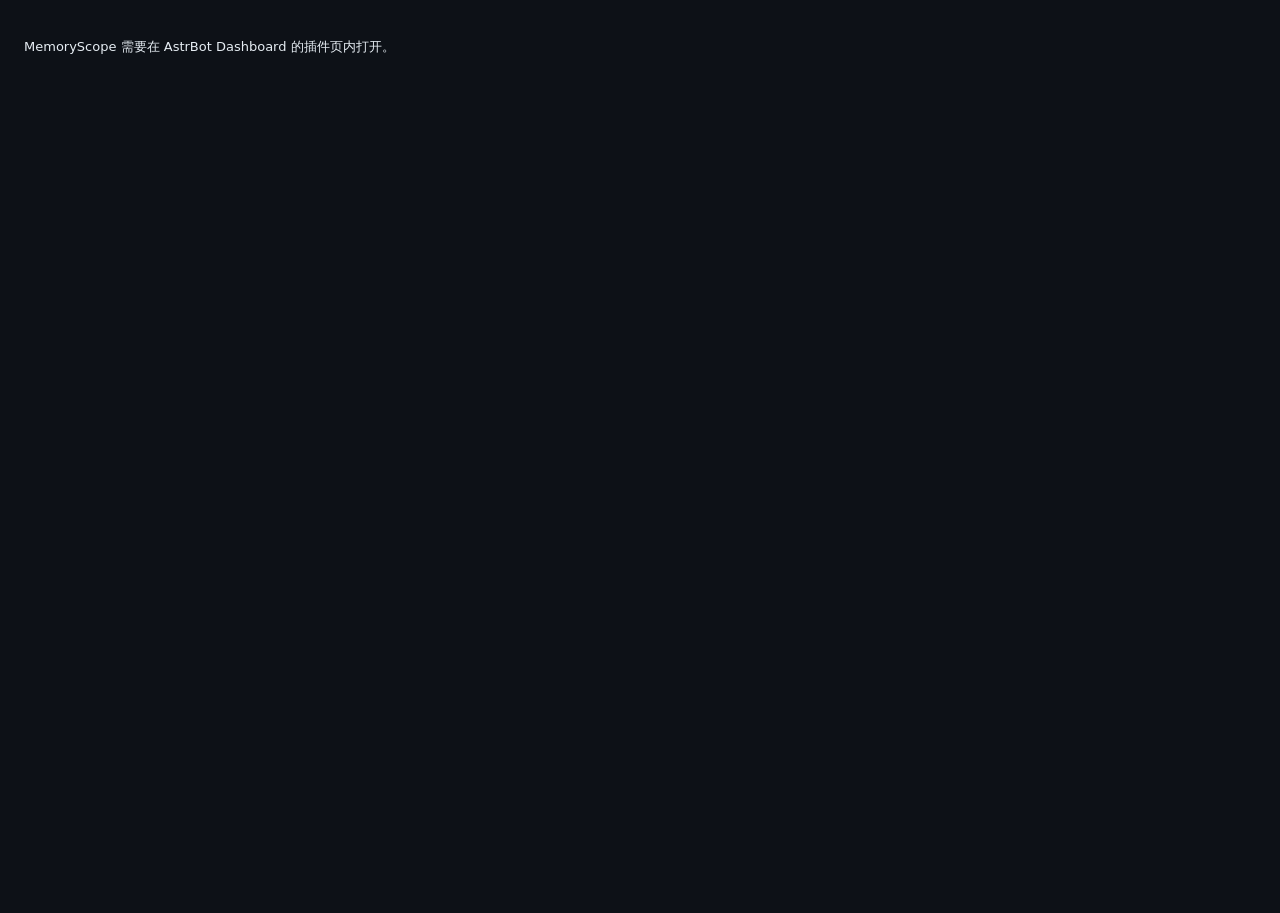
==== pages/memory/index.html @ 7ee163a6 "feat: MemoryScope 1.0.0 - 按插件维度的 AstrBot 内存分析 tracemalloc 反向归因 + 引用图保留量深度扫描（独占/共享）+ 进程 RSS/GC 指标；采样历" ====
<!doctype html>
<html lang="zh-CN" data-skin="dark">
  <head>
    <meta charset="utf-8" />
    <meta name="viewport" content="width=device-width, initial-scale=1" />
    <title>MemoryScope</title>
    <link rel="stylesheet" href="./style.css" />
  </head>
  <body>
    <div class="ms-app">
      <header class="ms-top">
        <div class="ms-brand">
          <span class="ms-mark" aria-hidden="true">
            <svg viewBox="0 0 24 24" fill="none" stroke="currentColor" stroke-width="1.7" stroke-linecap="round" stroke-linejoin="round" focusable="false">
              <rect x="4" y="7" width="16" height="10" rx="2" />
              <path d="M8 7V4M12 7V4M16 7V4M8 20v-3M12 20v-3M16 20v-3" />
              <path d="M8.5 11.5h2.2l1.1 3 1.2-4.6 1 1.6h1.5" />
            </svg>
          </span>
          <div class="ms-brand-text">
            <h1 id="page-title">MemoryScope 内存分析</h1>
            <p id="page-desc">按插件查看内存归因、保留量、增长趋势与告警</p>
          </div>
        </div>
        <div class="ms-top-actions">
          <div class="ms-field">
            <label id="auto-label" for="auto-select">自动刷新</label>
            <select id="auto-select" class="ms-input"></select>
          </div>
          <div class="ms-field">
            <label id="skin-label" for="skin-select">主题</label>
            <select id="skin-select" class="ms-input"></select>
          </div>
          <button id="btn-refresh" class="ms-btn ms-btn-primary" type="button">刷新</button>
          <button id="btn-deep" class="ms-btn" type="button">深度扫描</button>
        </div>
      </header>

      <div id="banner" class="ms-banner" hidden>
        <span class="ms-banner-ico" aria-hidden="true">!</span>
        <div class="ms-banner-body">
          <strong id="banner-title"></strong>
          <p id="banner-text"></p>
        </div>
        <div class="ms-banner-actions">
          <button id="btn-trace" class="ms-btn ms-btn-ghost" type="button"></button>
        </div>
      </div>

      <nav class="ms-tabs" role="tablist" aria-label="MemoryScope">
        <button class="ms-tab is-active" type="button" role="tab" data-tab="overview" aria-selected="true">
          <span class="ms-tab-ico" aria-hidden="true">◧</span><span data-i18n="tab.overview">总览</span>
        </button>
        <button class="ms-tab" type="button" role="tab" data-tab="plugins" aria-selected="false">
          <span class="ms-tab-ico" aria-hidden="true">▥</span><span data-i18n="tab.plugins">插件占用</span>
        </button>
        <button class="ms-tab" type="button" role="tab" data-tab="alerts" aria-selected="false">
          <span class="ms-tab-ico" aria-hidden="true">◈</span><span data-i18n="tab.alerts">告警</span><span id="alert-badge" class="ms-badge" hidden>0</span>
        </button>
        <button class="ms-tab" type="button" role="tab" data-tab="help" aria-selected="false">
          <span class="ms-tab-ico" aria-hidden="true">ℹ</span><span data-i18n="tab.help">指标说明</span>
        </button>
      </nav>

      <main class="ms-panels">
        <section class="ms-panel is-active" id="panel-overview" role="tabpanel">
          <div class="ms-cards" id="cards"></div>
          <div class="ms-grid2">
            <section class="ms-card ms-card-wide">
              <header class="ms-card-head">
                <h2 data-i18n="chart.top">占用最高的插件</h2>
                <div class="ms-card-tools">
                  <button id="btn-baseline-set" class="ms-btn ms-btn-ghost ms-btn-sm" type="button">设为基线</button>
                  <button id="btn-baseline-clear" class="ms-btn ms-btn-ghost ms-btn-sm" type="button">清除基线</button>
                  <button id="btn-gc" class="ms-btn ms-btn-ghost ms-btn-sm" type="button">强制 GC</button>
                </div>
              </header>
              <div id="top-chart" class="ms-chart"></div>
            </section>
            <section class="ms-card">
              <header class="ms-card-head">
                <h2 data-i18n="others.title">非插件部分</h2>
              </header>
              <p class="ms-hint" data-i18n="others.desc">无法归因到插件的分配，按来源归类。</p>
              <div id="others" class="ms-bars"></div>
            </section>
          </div>
        </section>

        <section class="ms-panel" id="panel-plugins" role="tabpanel">
          <div class="ms-toolbar">
            <input id="search" class="ms-input ms-search" type="search" placeholder="搜索插件名…" />
            <span id="deep-state" class="ms-chip"></span>
            <span id="plugin-count" class="ms-chip ms-chip-quiet"></span>
          </div>
          <p class="ms-hint" id="deep-hint" data-i18n="table.deepHint">独占/共享来自引用图深度扫描，需要手动点击「深度扫描」。</p>
          <div class="ms-table-wrap">
            <table class="ms-table" id="plugin-table">
              <thead><tr id="plugin-head"></tr></thead>
              <tbody id="plugin-body"></tbody>
            </table>
          </div>
        </section>

        <section class="ms-panel" id="panel-alerts" role="tabpanel">
          <div id="alerts" class="ms-list"></div>
        </section>

        <section class="ms-panel" id="panel-help" role="tabpanel">
          <section class="ms-card">
            <header class="ms-card-head"><h2 data-i18n="help.title">各列含义与局限</h2></header>
            <dl class="ms-help" id="help-list"></dl>
          </section>
        </section>
      </main>
    </div>

    <div id="drawer" class="ms-drawer" hidden>
      <div class="ms-drawer-scrim" data-close="1"></div>
      <aside class="ms-drawer-body" role="dialog" aria-modal="true" aria-labelledby="drawer-title">
        <header class="ms-drawer-head">
          <h2 id="drawer-title">插件详情</h2>
          <button id="drawer-close" class="ms-btn ms-btn-ghost ms-btn-sm" type="button">关闭</button>
        </header>
        <div id="drawer-content" class="ms-drawer-content"></div>
      </aside>
    </div>

    <div id="toast" class="ms-toast" hidden></div>
    <script type="module" src="./app.js"></script>
  </body>
</html>
---- pages/memory/style.css ----
/* MemoryScope dashboard page (v1.0.0) */

*,*::before,*::after{box-sizing:border-box;}
html,body{height:100%;margin:0;}

html{
  --radius:8px;
  --radius-sm:5px;
  --font-ui:"Inter","Segoe UI",-apple-system,BlinkMacSystemFont,"Microsoft YaHei",sans-serif;
  --font-mono:"JetBrains Mono","SFMono-Regular",Consolas,"Liberation Mono",Menlo,monospace;
  --fs:13px;
  --fs-sm:12px;
  --gap:14px;
  --ctl-h:30px;
  --shadow:0 1px 2px rgba(0,0,0,.2);
}

html[data-skin="dark"]{
  --bg:#0d1117;--surface:#161b22;--surface-2:#11161d;--surface-3:#1c2430;
  --border:#30363d;--border-strong:#3d444d;
  --text:#e6edf3;--muted:#8b949e;
  --accent:#3f8cff;--accent-text:#ffffff;
  --ok:#3fb950;--warn:#d29922;--err:#f85149;--info:#58a6ff;
  --track:#22282f;
}
html[data-skin="light"]{
  --bg:#f4f6fa;--surface:#ffffff;--surface-2:#f8fafc;--surface-3:#eef2f7;
  --border:#e2e8f0;--border-strong:#cbd5e1;
  --text:#0f172a;--muted:#64748b;
  --accent:#2563eb;--accent-text:#ffffff;
  --ok:#16a34a;--warn:#b45309;--err:#dc2626;--info:#0284c7;
  --track:#e6ebf2;
  --shadow:0 1px 2px rgba(15,23,42,.08);
}

body{
  background:var(--bg);color:var(--text);
  font-family:var(--font-ui);font-size:var(--fs);line-height:1.55;
  -webkit-font-smoothing:antialiased;
}

.ms-app{display:flex;flex-direction:column;gap:var(--gap);padding:16px;min-width:0;}

/* ---------- header ---------- */
.ms-top{display:flex;align-items:center;justify-content:space-between;gap:var(--gap);flex-wrap:wrap;min-width:0;}
.ms-brand{display:flex;align-items:center;gap:10px;min-width:0;}
.ms-mark{display:grid;place-items:center;width:34px;height:34px;flex:none;border-radius:var(--radius);
  background:var(--surface);border:1px solid var(--border);color:var(--accent);}
.ms-mark svg{width:20px;height:20px;}
.ms-brand-text{min-width:0;}
.ms-brand-text h1{margin:0;font-size:15px;font-weight:650;letter-spacing:.01em;}
.ms-brand-text p{margin:1px 0 0;font-size:var(--fs-sm);color:var(--muted);
  overflow:hidden;text-overflow:ellipsis;white-space:nowrap;}
.ms-top-actions{display:flex;align-items:flex-end;gap:8px;flex-wrap:wrap;min-width:0;}

.ms-field{display:flex;flex-direction:column;gap:2px;min-width:0;}
.ms-field label{font-size:11px;color:var(--muted);}

.ms-input{
  height:var(--ctl-h);padding:0 8px;min-width:0;
  background:var(--surface-2);color:var(--text);
  border:1px solid var(--border);border-radius:var(--radius-sm);
  font-family:inherit;font-size:var(--fs-sm);
}
.ms-input:focus-visible{outline:2px solid var(--accent);outline-offset:1px;}
.ms-search{flex:1 1 220px;max-width:340px;}

.ms-btn{
  height:var(--ctl-h);padding:0 12px;flex:none;
  display:inline-flex;align-items:center;gap:6px;
  background:var(--surface);color:var(--text);
  border:1px solid var(--border);border-radius:var(--radius-sm);
  font-family:inherit;font-size:var(--fs-sm);cursor:pointer;
  box-shadow:var(--shadow);
}
.ms-btn:hover{border-color:var(--border-strong);}
.ms-btn:disabled{opacity:.55;cursor:progress;}
.ms-btn-primary{background:var(--accent);border-color:var(--accent);color:var(--accent-text);}
.ms-btn-ghost{background:transparent;box-shadow:none;}
.ms-btn-sm{height:24px;padding:0 8px;font-size:11px;}
.ms-btn:focus-visible{outline:2px solid var(--accent);outline-offset:1px;}

/* ---------- banner ---------- */
.ms-banner{
  display:flex;align-items:center;gap:10px;min-width:0;
  padding:10px 12px;border-radius:var(--radius);
  border:1px solid var(--warn);background:color-mix(in srgb,var(--warn) 12%,var(--surface));
}
.ms-banner[data-level="ok"]{border-color:var(--border);background:var(--surface);}
.ms-banner[data-level="err"]{border-color:var(--err);background:color-mix(in srgb,var(--err) 12%,var(--surface));}
.ms-banner-ico{display:grid;place-items:center;width:22px;height:22px;flex:none;border-radius:50%;
  background:var(--warn);color:#101010;font-weight:700;font-size:13px;}
.ms-banner[data-level="ok"] .ms-banner-ico{background:var(--ok);}
.ms-banner[data-level="err"] .ms-banner-ico{background:var(--err);color:#fff;}
.ms-banner-body{min-width:0;flex:1 1 auto;}
.ms-banner-body strong{display:block;font-size:var(--fs-sm);}
.ms-banner-body p{margin:1px 0 0;font-size:var(--fs-sm);color:var(--muted);}
.ms-banner-actions{flex:none;}

/* ---------- tabs ---------- */
.ms-tabs{display:flex;gap:4px;flex-wrap:wrap;border-bottom:1px solid var(--border);min-width:0;}
.ms-tab{
  display:inline-flex;align-items:center;gap:6px;
  padding:7px 12px;margin-bottom:-1px;
  background:transparent;color:var(--muted);
  border:1px solid transparent;border-bottom-color:transparent;
  border-radius:var(--radius-sm) var(--radius-sm) 0 0;
  font-family:inherit;font-size:var(--fs-sm);cursor:pointer;
}
.ms-tab:hover{color:var(--text);}
.ms-tab.is-active{color:var(--text);background:var(--surface);border-color:var(--border);border-bottom-color:var(--surface);}
.ms-tab-ico{opacity:.7;}
.ms-badge{padding:0 5px;border-radius:8px;background:var(--err);color:#fff;font-size:10px;line-height:15px;}

.ms-panels{min-width:0;}
.ms-panel{display:none;flex-direction:column;gap:var(--gap);min-width:0;}
.ms-panel.is-active{display:flex;}

/* ---------- cards ---------- */
.ms-cards{display:grid;grid-template-columns:repeat(auto-fit,minmax(230px,1fr));gap:var(--gap);min-width:0;}
.ms-card{
  background:var(--surface);border:1px solid var(--border);border-radius:var(--radius);
  padding:12px;min-width:0;box-shadow:var(--shadow);
}
.ms-card-head{display:flex;align-items:center;justify-content:space-between;gap:8px;margin-bottom:8px;min-width:0;}
.ms-card-head h2{margin:0;font-size:var(--fs-sm);font-weight:650;color:var(--muted);
  text-transform:uppercase;letter-spacing:.05em;overflow:hidden;text-overflow:ellipsis;white-space:nowrap;}
.ms-card-tools{display:flex;gap:6px;flex:none;flex-wrap:wrap;}
.ms-card-lead{font-family:var(--font-mono);font-size:20px;font-weight:600;line-height:1.2;}
.ms-card-sub{font-size:var(--fs-sm);color:var(--muted);}
.ms-kv{display:grid;grid-template-columns:auto 1fr;gap:2px 10px;margin-top:8px;min-width:0;}
.ms-kv dt{color:var(--muted);font-size:var(--fs-sm);white-space:nowrap;}
.ms-kv dd{margin:0;font-family:var(--font-mono);font-size:var(--fs-sm);text-align:right;
  overflow:hidden;text-overflow:ellipsis;white-space:nowrap;min-width:0;}

.ms-grid2{display:grid;grid-template-columns:minmax(0,2fr) minmax(0,1fr);gap:var(--gap);min-width:0;}
@media (max-width:900px){.ms-grid2{grid-template-columns:minmax(0,1fr);}}
.ms-card-wide{min-width:0;}
.ms-hint{margin:0 0 8px;font-size:var(--fs-sm);color:var(--muted);}

/* ---------- charts ---------- */
.ms-chart{min-width:0;}
.ms-chart svg{display:block;width:100%;height:auto;}
.ms-bars{display:flex;flex-direction:column;gap:6px;min-width:0;}
.ms-bar-row{display:grid;grid-template-columns:minmax(0,1fr) auto;gap:6px 10px;align-items:center;min-width:0;}
.ms-bar-label{font-size:var(--fs-sm);overflow:hidden;text-overflow:ellipsis;white-space:nowrap;min-width:0;}
.ms-bar-value{font-family:var(--font-mono);font-size:var(--fs-sm);color:var(--muted);flex:none;}
.ms-bar-track{grid-column:1 / -1;height:6px;border-radius:3px;background:var(--track);overflow:hidden;}
.ms-bar-fill{display:block;height:100%;border-radius:3px;background:var(--accent);}

.ms-spark{display:block;width:96px;height:20px;}
.ms-spark path{fill:none;stroke:var(--info);stroke-width:1.5;}

/* ---------- table ---------- */
.ms-toolbar{display:flex;align-items:center;gap:8px;flex-wrap:wrap;min-width:0;}
.ms-chip{
  padding:2px 8px;border-radius:10px;font-size:11px;
  background:var(--surface-3);color:var(--muted);border:1px solid var(--border);
  overflow:hidden;text-overflow:ellipsis;white-space:nowrap;max-width:100%;
}
.ms-chip-quiet{background:transparent;}
.ms-chip[data-level="warn"]{border-color:var(--warn);color:var(--warn);}
.ms-chip[data-level="ok"]{border-color:var(--ok);color:var(--ok);}

.ms-table-wrap{overflow-x:auto;border:1px solid var(--border);border-radius:var(--radius);background:var(--surface);}
.ms-table{width:100%;border-collapse:collapse;font-size:var(--fs-sm);}
.ms-table th,.ms-table td{padding:6px 10px;text-align:right;white-space:nowrap;
  border-bottom:1px solid var(--border);}
.ms-table th{
  position:sticky;top:0;z-index:1;
  background:var(--surface-2);color:var(--muted);font-weight:600;
  cursor:pointer;user-select:none;
}
.ms-table th:hover{color:var(--text);}
.ms-table th[data-sort="name"],.ms-table td.ms-cell-name{text-align:left;}
.ms-table th.is-sorted::after{content:" \25be";}
.ms-table th.is-sorted[data-dir="asc"]::after{content:" \25b4";}
.ms-table tbody tr{cursor:pointer;}
.ms-table tbody tr:hover{background:var(--surface-2);}
.ms-table tbody tr:last-child td{border-bottom:none;}
.ms-cell-name{max-width:280px;min-width:0;}
.ms-name{display:flex;align-items:center;gap:6px;min-width:0;}
.ms-name-text{overflow:hidden;text-overflow:ellipsis;white-space:nowrap;min-width:0;}
.ms-name-id{display:block;font-size:10px;color:var(--muted);
  overflow:hidden;text-overflow:ellipsis;white-space:nowrap;}
.ms-tag{flex:none;padding:0 5px;border-radius:8px;font-size:10px;line-height:15px;
  background:var(--surface-3);color:var(--muted);border:1px solid var(--border);}
.ms-num{font-family:var(--font-mono);}
.ms-up{color:var(--err);}
.ms-down{color:var(--ok);}
.ms-quiet{color:var(--muted);}
.ms-empty{padding:18px;text-align:center;color:var(--muted);font-size:var(--fs-sm);}

/* ---------- alerts / help ---------- */
.ms-list{display:flex;flex-direction:column;gap:8px;min-width:0;}
.ms-alert{display:grid;grid-template-columns:auto minmax(0,1fr);gap:2px 10px;
  padding:10px 12px;background:var(--surface);border:1px solid var(--border);
  border-left:3px solid var(--warn);border-radius:var(--radius);min-width:0;}
.ms-alert[data-kind="growth"]{border-left-color:var(--err);}
.ms-alert-time{font-family:var(--font-mono);font-size:11px;color:var(--muted);white-space:nowrap;}
.ms-alert-msg{font-size:var(--fs-sm);min-width:0;overflow-wrap:anywhere;}

.ms-help{margin:0;display:flex;flex-direction:column;gap:10px;}
.ms-help dt{font-weight:650;font-size:var(--fs-sm);}
.ms-help dd{margin:2px 0 0;color:var(--muted);font-size:var(--fs-sm);overflow-wrap:anywhere;}

/* ---------- drawer ---------- */
.ms-drawer{position:fixed;inset:0;z-index:40;display:flex;justify-content:flex-end;}
.ms-drawer-scrim{position:absolute;inset:0;background:rgba(4,7,12,.55);}
.ms-drawer-body{
  position:relative;display:flex;flex-direction:column;
  width:min(560px,100%);height:100%;
  background:var(--bg);border-left:1px solid var(--border);
  box-shadow:-8px 0 24px rgba(0,0,0,.3);
}
.ms-drawer-head{display:flex;align-items:center;justify-content:space-between;gap:8px;
  padding:12px 14px;border-bottom:1px solid var(--border);min-width:0;}
.ms-drawer-head h2{margin:0;font-size:var(--fs);font-weight:650;
  overflow:hidden;text-overflow:ellipsis;white-space:nowrap;min-width:0;}
.ms-drawer-content{padding:14px;overflow-y:auto;display:flex;flex-direction:column;gap:var(--gap);min-width:0;}
.ms-mono-list{display:flex;flex-direction:column;gap:3px;min-width:0;}
.ms-mono-row{display:grid;grid-template-columns:minmax(0,1fr) auto auto;gap:10px;align-items:baseline;
  font-family:var(--font-mono);font-size:11px;min-width:0;}
.ms-mono-row span:first-child{overflow-wrap:anywhere;}
.ms-mono-row span+span{color:var(--muted);white-space:nowrap;}

/* ---------- toast ---------- */
.ms-toast{
  position:fixed;left:50%;bottom:22px;transform:translateX(-50%);z-index:60;
  max-width:min(520px,92vw);padding:8px 14px;
  background:var(--surface);color:var(--text);
  border:1px solid var(--border-strong);border-radius:20px;
  font-size:var(--fs-sm);box-shadow:0 6px 20px rgba(0,0,0,.3);
  overflow-wrap:anywhere;
}
.ms-toast[data-kind="error"]{border-color:var(--err);color:var(--err);}
.ms-toast[data-kind="ok"]{border-color:var(--ok);}
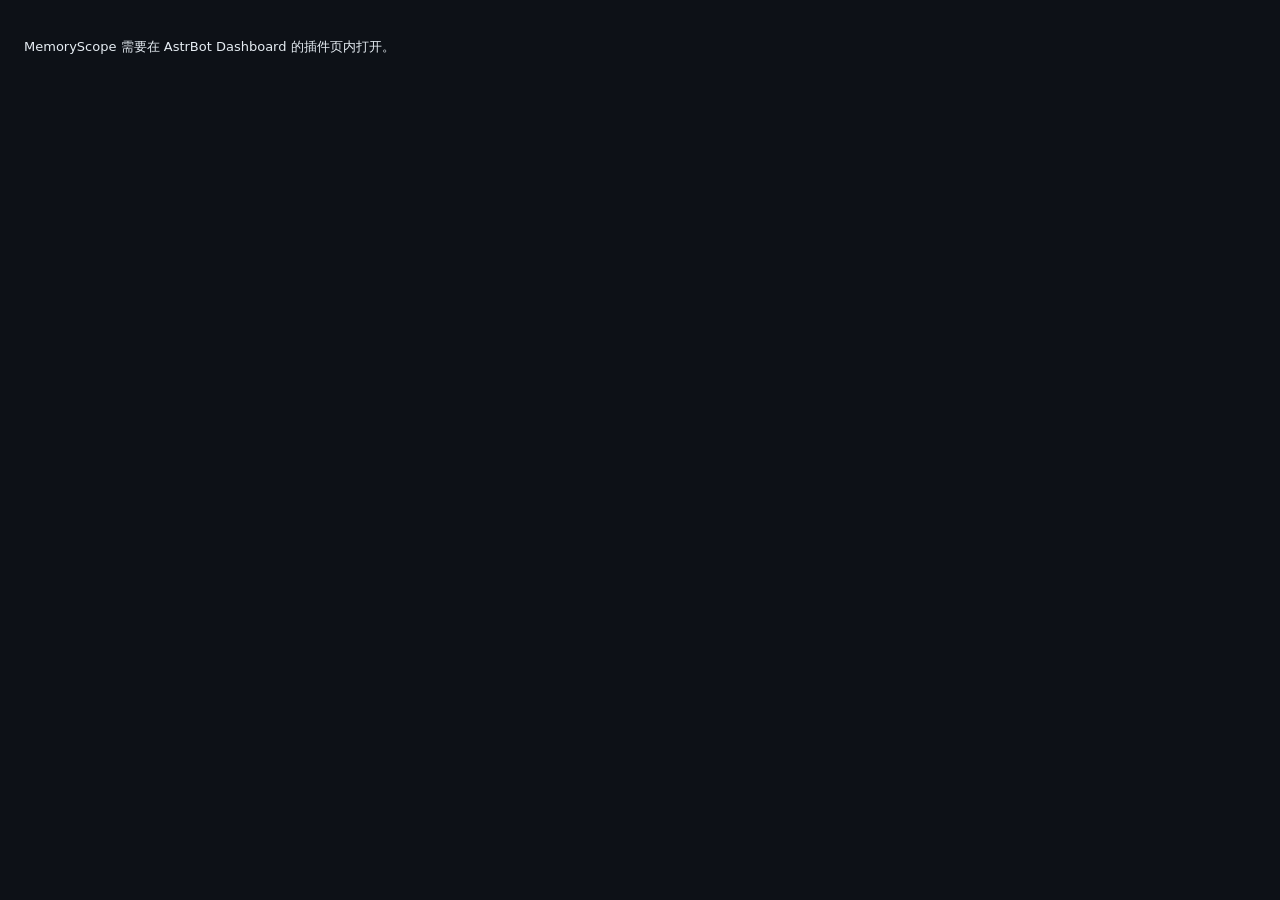
==== commit f8c19665: "feat: 2.0.0 - replace tracemalloc with lightweight memory probes" ====
--- a/pages/memory/index.html
+++ b/pages/memory/index.html
@@ -18,8 +18,8 @@
             </svg>
           </span>
           <div class="ms-brand-text">
-            <h1 id="page-title">MemoryScope 内存分析</h1>
-            <p id="page-desc">按插件查看内存归因、保留量、增长趋势与告警</p>
+            <h1 id="page-title">MemoryScope 内存观察</h1>
+            <p id="page-desc">用轻量探针观察进程、插件导入成本与运行时对象</p>
           </div>
         </div>
         <div class="ms-top-actions">
@@ -31,28 +31,34 @@
             <label id="skin-label" for="skin-select">主题</label>
             <select id="skin-select" class="ms-input"></select>
           </div>
-          <button id="btn-refresh" class="ms-btn ms-btn-primary" type="button">刷新</button>
-          <button id="btn-deep" class="ms-btn" type="button">深度扫描</button>
+          <button id="btn-refresh" class="ms-btn ms-btn-primary" type="button" data-i18n="action.refresh">刷新</button>
+          <button id="btn-deep" class="ms-btn" type="button" data-i18n="action.deep">引用图扫描</button>
         </div>
       </header>
 
-      <div id="banner" class="ms-banner" hidden>
+      <section id="banner" class="ms-banner" hidden>
         <span class="ms-banner-ico" aria-hidden="true">!</span>
         <div class="ms-banner-body">
           <strong id="banner-title"></strong>
           <p id="banner-text"></p>
         </div>
-        <div class="ms-banner-actions">
-          <button id="btn-trace" class="ms-btn ms-btn-ghost" type="button"></button>
-        </div>
-      </div>
+      </section>
 
       <nav class="ms-tabs" role="tablist" aria-label="MemoryScope">
         <button class="ms-tab is-active" type="button" role="tab" data-tab="overview" aria-selected="true">
           <span class="ms-tab-ico" aria-hidden="true">◧</span><span data-i18n="tab.overview">总览</span>
         </button>
         <button class="ms-tab" type="button" role="tab" data-tab="plugins" aria-selected="false">
-          <span class="ms-tab-ico" aria-hidden="true">▥</span><span data-i18n="tab.plugins">插件占用</span>
+          <span class="ms-tab-ico" aria-hidden="true">▥</span><span data-i18n="tab.plugins">插件</span>
+        </button>
+        <button class="ms-tab" type="button" role="tab" data-tab="imports" aria-selected="false">
+          <span class="ms-tab-ico" aria-hidden="true">↗</span><span data-i18n="tab.imports">导入成本</span>
+        </button>
+        <button class="ms-tab" type="button" role="tab" data-tab="audit" aria-selected="false">
+          <span class="ms-tab-ico" aria-hidden="true">⌕</span><span data-i18n="tab.audit">依赖审计</span>
+        </button>
+        <button class="ms-tab" type="button" role="tab" data-tab="census" aria-selected="false">
+          <span class="ms-tab-ico" aria-hidden="true">◌</span><span data-i18n="tab.census">对象普查</span>
         </button>
         <button class="ms-tab" type="button" role="tab" data-tab="alerts" aria-selected="false">
           <span class="ms-tab-ico" aria-hidden="true">◈</span><span data-i18n="tab.alerts">告警</span><span id="alert-badge" class="ms-badge" hidden>0</span>
@@ -68,21 +74,37 @@
           <div class="ms-grid2">
             <section class="ms-card ms-card-wide">
               <header class="ms-card-head">
-                <h2 data-i18n="chart.top">占用最高的插件</h2>
+                <div>
+                  <h2 data-i18n="chart.rssTitle">进程 RSS 趋势</h2>
+                  <p class="ms-card-caption" id="rss-caption"></p>
+                </div>
                 <div class="ms-card-tools">
-                  <button id="btn-baseline-set" class="ms-btn ms-btn-ghost ms-btn-sm" type="button">设为基线</button>
-                  <button id="btn-baseline-clear" class="ms-btn ms-btn-ghost ms-btn-sm" type="button">清除基线</button>
-                  <button id="btn-gc" class="ms-btn ms-btn-ghost ms-btn-sm" type="button">强制 GC</button>
+                  <button id="btn-baseline-set" class="ms-btn ms-btn-ghost ms-btn-sm" type="button" data-i18n="action.baselineSet">设为基线</button>
+                  <button id="btn-baseline-clear" class="ms-btn ms-btn-ghost ms-btn-sm" type="button" data-i18n="action.baselineClear">清除基线</button>
+                  <button id="btn-gc" class="ms-btn ms-btn-ghost ms-btn-sm" type="button" data-i18n="action.gc">手动 GC</button>
                 </div>
               </header>
-              <div id="top-chart" class="ms-chart"></div>
+              <div id="rss-chart" class="ms-chart"></div>
             </section>
             <section class="ms-card">
               <header class="ms-card-head">
-                <h2 data-i18n="others.title">非插件部分</h2>
+                <div>
+                  <h2 data-i18n="chart.topTitle">当前重点插件</h2>
+                  <p class="ms-card-caption" id="top-caption"></p>
+                </div>
               </header>
-              <p class="ms-hint" data-i18n="others.desc">无法归因到插件的分配，按来源归类。</p>
-              <div id="others" class="ms-bars"></div>
+              <div id="top-bars" class="ms-bars"></div>
+            </section>
+          </div>
+          <div class="ms-grid2">
+            <section class="ms-card">
+              <header class="ms-card-head"><h2 data-i18n="breakdown.title">对象普查来源</h2></header>
+              <p class="ms-hint" id="breakdown-hint"></p>
+              <div id="breakdown-bars" class="ms-bars"></div>
+            </section>
+            <section class="ms-card">
+              <header class="ms-card-head"><h2 data-i18n="probe.title">探针状态</h2></header>
+              <div id="probe-status" class="ms-status-list"></div>
             </section>
           </div>
         </section>
@@ -90,10 +112,11 @@
         <section class="ms-panel" id="panel-plugins" role="tabpanel">
           <div class="ms-toolbar">
             <input id="search" class="ms-input ms-search" type="search" placeholder="搜索插件名…" />
+            <span id="plugin-count" class="ms-chip ms-chip-quiet"></span>
+            <span id="census-state" class="ms-chip"></span>
             <span id="deep-state" class="ms-chip"></span>
-            <span id="plugin-count" class="ms-chip ms-chip-quiet"></span>
-          </div>
-          <p class="ms-hint" id="deep-hint" data-i18n="table.deepHint">独占/共享来自引用图深度扫描，需要手动点击「深度扫描」。</p>
+          </div>
+          <p class="ms-hint" id="plugin-hint"></p>
           <div class="ms-table-wrap">
             <table class="ms-table" id="plugin-table">
               <thead><tr id="plugin-head"></tr></thead>
@@ -102,14 +125,78 @@
           </div>
         </section>
 
+        <section class="ms-panel" id="panel-imports" role="tabpanel">
+          <div class="ms-section-head">
+            <div>
+              <h2 data-i18n="imports.title">加载期导入成本</h2>
+              <p class="ms-hint" data-i18n="imports.desc">只在启动阶段短暂记录 RSS 差分，页面刷新不会继续包裹导入函数。</p>
+            </div>
+          </div>
+          <div id="import-cards" class="ms-cards ms-cards-compact"></div>
+          <section class="ms-card">
+            <header class="ms-card-head"><h2 data-i18n="imports.packages">首次加载的第三方包</h2></header>
+            <p class="ms-hint" id="package-hint"></p>
+            <div class="ms-table-wrap ms-table-inner">
+              <table class="ms-table"><thead><tr id="package-head"></tr></thead><tbody id="package-body"></tbody></table>
+            </div>
+          </section>
+          <section class="ms-card">
+            <header class="ms-card-head"><h2 data-i18n="imports.plugins">插件加载汇总</h2></header>
+            <div class="ms-table-wrap ms-table-inner">
+              <table class="ms-table"><thead><tr id="import-plugin-head"></tr></thead><tbody id="import-plugin-body"></tbody></table>
+            </div>
+          </section>
+        </section>
+
+        <section class="ms-panel" id="panel-audit" role="tabpanel">
+          <section class="ms-card">
+            <header class="ms-card-head">
+              <div>
+                <h2 data-i18n="audit.title">顶层依赖审计</h2>
+                <p class="ms-hint" id="audit-summary"></p>
+              </div>
+              <button id="btn-audit" class="ms-btn ms-btn-primary ms-btn-sm" type="button" data-i18n="action.audit">重新审计</button>
+            </header>
+            <p class="ms-hint" data-i18n="audit.desc">扫描源代码中模块顶层的重依赖；把不必开机加载的包移到函数内，才可能减少启动期内存。</p>
+            <div class="ms-table-wrap ms-table-inner">
+              <table class="ms-table"><thead><tr id="audit-head"></tr></thead><tbody id="audit-body"></tbody></table>
+            </div>
+            <div id="audit-unknown" class="ms-callout" hidden></div>
+          </section>
+        </section>
+
+        <section class="ms-panel" id="panel-census" role="tabpanel">
+          <section class="ms-card">
+            <header class="ms-card-head">
+              <div>
+                <h2 data-i18n="census.title">运行时对象普查</h2>
+                <p class="ms-hint" id="census-summary"></p>
+              </div>
+              <button id="btn-census" class="ms-btn ms-btn-primary ms-btn-sm" type="button" data-i18n="action.census">运行一次</button>
+            </header>
+            <div id="census-warning" class="ms-callout ms-callout-warn"></div>
+            <div id="census-plugin-bars" class="ms-bars ms-bars-large"></div>
+            <h3 class="ms-subheading" data-i18n="census.buckets">其他对象来源</h3>
+            <div id="census-bucket-bars" class="ms-bars"></div>
+          </section>
+        </section>
+
         <section class="ms-panel" id="panel-alerts" role="tabpanel">
-          <div id="alerts" class="ms-list"></div>
+          <section class="ms-card">
+            <header class="ms-card-head"><h2 data-i18n="alerts.title">告警记录</h2></header>
+            <p class="ms-hint" id="alerts-summary"></p>
+            <div id="alerts" class="ms-list"></div>
+          </section>
         </section>
 
         <section class="ms-panel" id="panel-help" role="tabpanel">
           <section class="ms-card">
-            <header class="ms-card-head"><h2 data-i18n="help.title">各列含义与局限</h2></header>
+            <header class="ms-card-head"><h2 data-i18n="help.title">怎么看这些数字</h2></header>
             <dl class="ms-help" id="help-list"></dl>
+          </section>
+          <section class="ms-card">
+            <header class="ms-card-head"><h2 data-i18n="help.safetyTitle">小内存机器建议</h2></header>
+            <ul class="ms-bullets" id="safety-list"></ul>
           </section>
         </section>
       </main>
@@ -120,7 +207,7 @@
       <aside class="ms-drawer-body" role="dialog" aria-modal="true" aria-labelledby="drawer-title">
         <header class="ms-drawer-head">
           <h2 id="drawer-title">插件详情</h2>
-          <button id="drawer-close" class="ms-btn ms-btn-ghost ms-btn-sm" type="button">关闭</button>
+          <button id="drawer-close" class="ms-btn ms-btn-ghost ms-btn-sm" type="button" data-i18n="action.close">关闭</button>
         </header>
         <div id="drawer-content" class="ms-drawer-content"></div>
       </aside>
--- a/pages/memory/style.css
+++ b/pages/memory/style.css
@@ -1,237 +1,359 @@
-/* MemoryScope dashboard page (v1.0.0) */
-
-*,*::before,*::after{box-sizing:border-box;}
-html,body{height:100%;margin:0;}
-
-html{
-  --radius:8px;
-  --radius-sm:5px;
-  --font-ui:"Inter","Segoe UI",-apple-system,BlinkMacSystemFont,"Microsoft YaHei",sans-serif;
-  --font-mono:"JetBrains Mono","SFMono-Regular",Consolas,"Liberation Mono",Menlo,monospace;
-  --fs:13px;
-  --fs-sm:12px;
-  --gap:14px;
-  --ctl-h:30px;
-  --shadow:0 1px 2px rgba(0,0,0,.2);
-}
-
-html[data-skin="dark"]{
-  --bg:#0d1117;--surface:#161b22;--surface-2:#11161d;--surface-3:#1c2430;
-  --border:#30363d;--border-strong:#3d444d;
-  --text:#e6edf3;--muted:#8b949e;
-  --accent:#3f8cff;--accent-text:#ffffff;
-  --ok:#3fb950;--warn:#d29922;--err:#f85149;--info:#58a6ff;
-  --track:#22282f;
-}
-html[data-skin="light"]{
-  --bg:#f4f6fa;--surface:#ffffff;--surface-2:#f8fafc;--surface-3:#eef2f7;
-  --border:#e2e8f0;--border-strong:#cbd5e1;
-  --text:#0f172a;--muted:#64748b;
-  --accent:#2563eb;--accent-text:#ffffff;
-  --ok:#16a34a;--warn:#b45309;--err:#dc2626;--info:#0284c7;
-  --track:#e6ebf2;
-  --shadow:0 1px 2px rgba(15,23,42,.08);
-}
-
-body{
-  background:var(--bg);color:var(--text);
-  font-family:var(--font-ui);font-size:var(--fs);line-height:1.55;
-  -webkit-font-smoothing:antialiased;
-}
-
-.ms-app{display:flex;flex-direction:column;gap:var(--gap);padding:16px;min-width:0;}
-
-/* ---------- header ---------- */
-.ms-top{display:flex;align-items:center;justify-content:space-between;gap:var(--gap);flex-wrap:wrap;min-width:0;}
-.ms-brand{display:flex;align-items:center;gap:10px;min-width:0;}
-.ms-mark{display:grid;place-items:center;width:34px;height:34px;flex:none;border-radius:var(--radius);
-  background:var(--surface);border:1px solid var(--border);color:var(--accent);}
-.ms-mark svg{width:20px;height:20px;}
-.ms-brand-text{min-width:0;}
-.ms-brand-text h1{margin:0;font-size:15px;font-weight:650;letter-spacing:.01em;}
-.ms-brand-text p{margin:1px 0 0;font-size:var(--fs-sm);color:var(--muted);
-  overflow:hidden;text-overflow:ellipsis;white-space:nowrap;}
-.ms-top-actions{display:flex;align-items:flex-end;gap:8px;flex-wrap:wrap;min-width:0;}
-
-.ms-field{display:flex;flex-direction:column;gap:2px;min-width:0;}
-.ms-field label{font-size:11px;color:var(--muted);}
-
-.ms-input{
-  height:var(--ctl-h);padding:0 8px;min-width:0;
-  background:var(--surface-2);color:var(--text);
-  border:1px solid var(--border);border-radius:var(--radius-sm);
-  font-family:inherit;font-size:var(--fs-sm);
-}
-.ms-input:focus-visible{outline:2px solid var(--accent);outline-offset:1px;}
-.ms-search{flex:1 1 220px;max-width:340px;}
-
-.ms-btn{
-  height:var(--ctl-h);padding:0 12px;flex:none;
-  display:inline-flex;align-items:center;gap:6px;
-  background:var(--surface);color:var(--text);
-  border:1px solid var(--border);border-radius:var(--radius-sm);
-  font-family:inherit;font-size:var(--fs-sm);cursor:pointer;
-  box-shadow:var(--shadow);
-}
-.ms-btn:hover{border-color:var(--border-strong);}
-.ms-btn:disabled{opacity:.55;cursor:progress;}
-.ms-btn-primary{background:var(--accent);border-color:var(--accent);color:var(--accent-text);}
-.ms-btn-ghost{background:transparent;box-shadow:none;}
-.ms-btn-sm{height:24px;padding:0 8px;font-size:11px;}
-.ms-btn:focus-visible{outline:2px solid var(--accent);outline-offset:1px;}
-
-/* ---------- banner ---------- */
-.ms-banner{
-  display:flex;align-items:center;gap:10px;min-width:0;
-  padding:10px 12px;border-radius:var(--radius);
-  border:1px solid var(--warn);background:color-mix(in srgb,var(--warn) 12%,var(--surface));
-}
-.ms-banner[data-level="ok"]{border-color:var(--border);background:var(--surface);}
-.ms-banner[data-level="err"]{border-color:var(--err);background:color-mix(in srgb,var(--err) 12%,var(--surface));}
-.ms-banner-ico{display:grid;place-items:center;width:22px;height:22px;flex:none;border-radius:50%;
-  background:var(--warn);color:#101010;font-weight:700;font-size:13px;}
-.ms-banner[data-level="ok"] .ms-banner-ico{background:var(--ok);}
-.ms-banner[data-level="err"] .ms-banner-ico{background:var(--err);color:#fff;}
-.ms-banner-body{min-width:0;flex:1 1 auto;}
-.ms-banner-body strong{display:block;font-size:var(--fs-sm);}
-.ms-banner-body p{margin:1px 0 0;font-size:var(--fs-sm);color:var(--muted);}
-.ms-banner-actions{flex:none;}
-
-/* ---------- tabs ---------- */
-.ms-tabs{display:flex;gap:4px;flex-wrap:wrap;border-bottom:1px solid var(--border);min-width:0;}
-.ms-tab{
-  display:inline-flex;align-items:center;gap:6px;
-  padding:7px 12px;margin-bottom:-1px;
-  background:transparent;color:var(--muted);
-  border:1px solid transparent;border-bottom-color:transparent;
-  border-radius:var(--radius-sm) var(--radius-sm) 0 0;
-  font-family:inherit;font-size:var(--fs-sm);cursor:pointer;
-}
-.ms-tab:hover{color:var(--text);}
-.ms-tab.is-active{color:var(--text);background:var(--surface);border-color:var(--border);border-bottom-color:var(--surface);}
-.ms-tab-ico{opacity:.7;}
-.ms-badge{padding:0 5px;border-radius:8px;background:var(--err);color:#fff;font-size:10px;line-height:15px;}
-
-.ms-panels{min-width:0;}
-.ms-panel{display:none;flex-direction:column;gap:var(--gap);min-width:0;}
-.ms-panel.is-active{display:flex;}
-
-/* ---------- cards ---------- */
-.ms-cards{display:grid;grid-template-columns:repeat(auto-fit,minmax(230px,1fr));gap:var(--gap);min-width:0;}
-.ms-card{
-  background:var(--surface);border:1px solid var(--border);border-radius:var(--radius);
-  padding:12px;min-width:0;box-shadow:var(--shadow);
-}
-.ms-card-head{display:flex;align-items:center;justify-content:space-between;gap:8px;margin-bottom:8px;min-width:0;}
-.ms-card-head h2{margin:0;font-size:var(--fs-sm);font-weight:650;color:var(--muted);
-  text-transform:uppercase;letter-spacing:.05em;overflow:hidden;text-overflow:ellipsis;white-space:nowrap;}
-.ms-card-tools{display:flex;gap:6px;flex:none;flex-wrap:wrap;}
-.ms-card-lead{font-family:var(--font-mono);font-size:20px;font-weight:600;line-height:1.2;}
-.ms-card-sub{font-size:var(--fs-sm);color:var(--muted);}
-.ms-kv{display:grid;grid-template-columns:auto 1fr;gap:2px 10px;margin-top:8px;min-width:0;}
-.ms-kv dt{color:var(--muted);font-size:var(--fs-sm);white-space:nowrap;}
-.ms-kv dd{margin:0;font-family:var(--font-mono);font-size:var(--fs-sm);text-align:right;
-  overflow:hidden;text-overflow:ellipsis;white-space:nowrap;min-width:0;}
-
-.ms-grid2{display:grid;grid-template-columns:minmax(0,2fr) minmax(0,1fr);gap:var(--gap);min-width:0;}
-@media (max-width:900px){.ms-grid2{grid-template-columns:minmax(0,1fr);}}
-.ms-card-wide{min-width:0;}
-.ms-hint{margin:0 0 8px;font-size:var(--fs-sm);color:var(--muted);}
-
-/* ---------- charts ---------- */
-.ms-chart{min-width:0;}
-.ms-chart svg{display:block;width:100%;height:auto;}
-.ms-bars{display:flex;flex-direction:column;gap:6px;min-width:0;}
-.ms-bar-row{display:grid;grid-template-columns:minmax(0,1fr) auto;gap:6px 10px;align-items:center;min-width:0;}
-.ms-bar-label{font-size:var(--fs-sm);overflow:hidden;text-overflow:ellipsis;white-space:nowrap;min-width:0;}
-.ms-bar-value{font-family:var(--font-mono);font-size:var(--fs-sm);color:var(--muted);flex:none;}
-.ms-bar-track{grid-column:1 / -1;height:6px;border-radius:3px;background:var(--track);overflow:hidden;}
-.ms-bar-fill{display:block;height:100%;border-radius:3px;background:var(--accent);}
-
-.ms-spark{display:block;width:96px;height:20px;}
-.ms-spark path{fill:none;stroke:var(--info);stroke-width:1.5;}
-
-/* ---------- table ---------- */
-.ms-toolbar{display:flex;align-items:center;gap:8px;flex-wrap:wrap;min-width:0;}
-.ms-chip{
-  padding:2px 8px;border-radius:10px;font-size:11px;
-  background:var(--surface-3);color:var(--muted);border:1px solid var(--border);
-  overflow:hidden;text-overflow:ellipsis;white-space:nowrap;max-width:100%;
-}
-.ms-chip-quiet{background:transparent;}
-.ms-chip[data-level="warn"]{border-color:var(--warn);color:var(--warn);}
-.ms-chip[data-level="ok"]{border-color:var(--ok);color:var(--ok);}
-
-.ms-table-wrap{overflow-x:auto;border:1px solid var(--border);border-radius:var(--radius);background:var(--surface);}
-.ms-table{width:100%;border-collapse:collapse;font-size:var(--fs-sm);}
-.ms-table th,.ms-table td{padding:6px 10px;text-align:right;white-space:nowrap;
-  border-bottom:1px solid var(--border);}
-.ms-table th{
-  position:sticky;top:0;z-index:1;
-  background:var(--surface-2);color:var(--muted);font-weight:600;
-  cursor:pointer;user-select:none;
-}
-.ms-table th:hover{color:var(--text);}
-.ms-table th[data-sort="name"],.ms-table td.ms-cell-name{text-align:left;}
-.ms-table th.is-sorted::after{content:" \25be";}
-.ms-table th.is-sorted[data-dir="asc"]::after{content:" \25b4";}
-.ms-table tbody tr{cursor:pointer;}
-.ms-table tbody tr:hover{background:var(--surface-2);}
-.ms-table tbody tr:last-child td{border-bottom:none;}
-.ms-cell-name{max-width:280px;min-width:0;}
-.ms-name{display:flex;align-items:center;gap:6px;min-width:0;}
-.ms-name-text{overflow:hidden;text-overflow:ellipsis;white-space:nowrap;min-width:0;}
-.ms-name-id{display:block;font-size:10px;color:var(--muted);
-  overflow:hidden;text-overflow:ellipsis;white-space:nowrap;}
-.ms-tag{flex:none;padding:0 5px;border-radius:8px;font-size:10px;line-height:15px;
-  background:var(--surface-3);color:var(--muted);border:1px solid var(--border);}
-.ms-num{font-family:var(--font-mono);}
-.ms-up{color:var(--err);}
-.ms-down{color:var(--ok);}
-.ms-quiet{color:var(--muted);}
-.ms-empty{padding:18px;text-align:center;color:var(--muted);font-size:var(--fs-sm);}
-
-/* ---------- alerts / help ---------- */
-.ms-list{display:flex;flex-direction:column;gap:8px;min-width:0;}
-.ms-alert{display:grid;grid-template-columns:auto minmax(0,1fr);gap:2px 10px;
-  padding:10px 12px;background:var(--surface);border:1px solid var(--border);
-  border-left:3px solid var(--warn);border-radius:var(--radius);min-width:0;}
-.ms-alert[data-kind="growth"]{border-left-color:var(--err);}
-.ms-alert-time{font-family:var(--font-mono);font-size:11px;color:var(--muted);white-space:nowrap;}
-.ms-alert-msg{font-size:var(--fs-sm);min-width:0;overflow-wrap:anywhere;}
-
-.ms-help{margin:0;display:flex;flex-direction:column;gap:10px;}
-.ms-help dt{font-weight:650;font-size:var(--fs-sm);}
-.ms-help dd{margin:2px 0 0;color:var(--muted);font-size:var(--fs-sm);overflow-wrap:anywhere;}
-
-/* ---------- drawer ---------- */
-.ms-drawer{position:fixed;inset:0;z-index:40;display:flex;justify-content:flex-end;}
-.ms-drawer-scrim{position:absolute;inset:0;background:rgba(4,7,12,.55);}
-.ms-drawer-body{
-  position:relative;display:flex;flex-direction:column;
-  width:min(560px,100%);height:100%;
-  background:var(--bg);border-left:1px solid var(--border);
-  box-shadow:-8px 0 24px rgba(0,0,0,.3);
-}
-.ms-drawer-head{display:flex;align-items:center;justify-content:space-between;gap:8px;
-  padding:12px 14px;border-bottom:1px solid var(--border);min-width:0;}
-.ms-drawer-head h2{margin:0;font-size:var(--fs);font-weight:650;
-  overflow:hidden;text-overflow:ellipsis;white-space:nowrap;min-width:0;}
-.ms-drawer-content{padding:14px;overflow-y:auto;display:flex;flex-direction:column;gap:var(--gap);min-width:0;}
-.ms-mono-list{display:flex;flex-direction:column;gap:3px;min-width:0;}
-.ms-mono-row{display:grid;grid-template-columns:minmax(0,1fr) auto auto;gap:10px;align-items:baseline;
-  font-family:var(--font-mono);font-size:11px;min-width:0;}
-.ms-mono-row span:first-child{overflow-wrap:anywhere;}
-.ms-mono-row span+span{color:var(--muted);white-space:nowrap;}
-
-/* ---------- toast ---------- */
-.ms-toast{
-  position:fixed;left:50%;bottom:22px;transform:translateX(-50%);z-index:60;
-  max-width:min(520px,92vw);padding:8px 14px;
-  background:var(--surface);color:var(--text);
-  border:1px solid var(--border-strong);border-radius:20px;
-  font-size:var(--fs-sm);box-shadow:0 6px 20px rgba(0,0,0,.3);
-  overflow-wrap:anywhere;
-}
-.ms-toast[data-kind="error"]{border-color:var(--err);color:var(--err);}
-.ms-toast[data-kind="ok"]{border-color:var(--ok);}
+/* MemoryScope page styles.  No external framework or font is required. */
+
+*, *::before, *::after { box-sizing: border-box; }
+html, body { min-height: 100%; margin: 0; }
+
+html {
+  --radius: 10px;
+  --radius-sm: 6px;
+  --font-ui: "Inter", "Segoe UI", -apple-system, BlinkMacSystemFont, "Microsoft YaHei", sans-serif;
+  --font-mono: "JetBrains Mono", "SFMono-Regular", Consolas, "Liberation Mono", Menlo, monospace;
+  --fs: 13px;
+  --fs-sm: 12px;
+  --gap: 14px;
+  --control-h: 32px;
+}
+
+html[data-skin="dark"] {
+  --bg: #0d1117;
+  --surface: #161b22;
+  --surface-2: #11161d;
+  --surface-3: #1d2632;
+  --border: #30363d;
+  --border-strong: #4a5562;
+  --text: #e6edf3;
+  --muted: #8b949e;
+  --accent: #4d9aff;
+  --accent-strong: #2f81f7;
+  --accent-text: #ffffff;
+  --ok: #3fb950;
+  --warn: #d29922;
+  --danger: #f85149;
+  --info: #58a6ff;
+  --track: #252d36;
+  --shadow: 0 2px 8px rgba(0, 0, 0, .18);
+  color-scheme: dark;
+}
+
+html[data-skin="light"] {
+  --bg: #f4f7fb;
+  --surface: #ffffff;
+  --surface-2: #f8fafc;
+  --surface-3: #eef3f8;
+  --border: #d9e1ea;
+  --border-strong: #b9c5d2;
+  --text: #172033;
+  --muted: #64748b;
+  --accent: #2563eb;
+  --accent-strong: #1d4ed8;
+  --accent-text: #ffffff;
+  --ok: #15803d;
+  --warn: #a16207;
+  --danger: #b91c1c;
+  --info: #0369a1;
+  --track: #e5ebf2;
+  --shadow: 0 2px 8px rgba(30, 41, 59, .06);
+  color-scheme: light;
+}
+
+body {
+  background: var(--bg);
+  color: var(--text);
+  font-family: var(--font-ui);
+  font-size: var(--fs);
+  line-height: 1.55;
+  -webkit-font-smoothing: antialiased;
+}
+
+button, input, select { font: inherit; }
+button { color: inherit; }
+
+.ms-app {
+  display: flex;
+  flex-direction: column;
+  gap: var(--gap);
+  min-width: 0;
+  padding: 16px;
+}
+
+.ms-top {
+  display: flex;
+  align-items: center;
+  justify-content: space-between;
+  gap: var(--gap);
+  min-width: 0;
+  flex-wrap: wrap;
+}
+
+.ms-brand { display: flex; align-items: center; gap: 11px; min-width: 0; }
+.ms-mark {
+  display: grid;
+  place-items: center;
+  width: 38px;
+  height: 38px;
+  flex: none;
+  border: 1px solid var(--border);
+  border-radius: var(--radius);
+  background: linear-gradient(145deg, var(--surface-2), var(--surface));
+  color: var(--accent);
+}
+.ms-mark svg { width: 22px; height: 22px; }
+.ms-brand-text { min-width: 0; }
+.ms-brand-text h1 { margin: 0; font-size: 16px; font-weight: 700; letter-spacing: .01em; }
+.ms-brand-text p {
+  max-width: min(620px, 70vw);
+  margin: 2px 0 0;
+  overflow: hidden;
+  color: var(--muted);
+  font-size: var(--fs-sm);
+  text-overflow: ellipsis;
+  white-space: nowrap;
+}
+.ms-top-actions { display: flex; align-items: flex-end; gap: 8px; min-width: 0; flex-wrap: wrap; }
+.ms-field { display: flex; min-width: 0; flex-direction: column; gap: 2px; }
+.ms-field label { color: var(--muted); font-size: 11px; }
+
+.ms-input {
+  height: var(--control-h);
+  min-width: 0;
+  padding: 0 9px;
+  border: 1px solid var(--border);
+  border-radius: var(--radius-sm);
+  outline: none;
+  background: var(--surface-2);
+  color: var(--text);
+  font-size: var(--fs-sm);
+}
+.ms-input:focus-visible, .ms-btn:focus-visible, .ms-tab:focus-visible, tr:focus-visible {
+  outline: 2px solid var(--accent);
+  outline-offset: 2px;
+}
+.ms-search { width: min(340px, 100%); flex: 1 1 220px; }
+
+.ms-btn {
+  display: inline-flex;
+  height: var(--control-h);
+  align-items: center;
+  justify-content: center;
+  gap: 6px;
+  flex: none;
+  padding: 0 12px;
+  border: 1px solid var(--border);
+  border-radius: var(--radius-sm);
+  background: var(--surface);
+  box-shadow: var(--shadow);
+  color: var(--text);
+  cursor: pointer;
+  font-size: var(--fs-sm);
+  white-space: nowrap;
+}
+.ms-btn:hover { border-color: var(--border-strong); background: var(--surface-2); }
+.ms-btn:disabled { cursor: progress; opacity: .55; }
+.ms-btn-primary { border-color: var(--accent-strong); background: var(--accent-strong); color: var(--accent-text); }
+.ms-btn-primary:hover { border-color: var(--accent); background: var(--accent); }
+.ms-btn-ghost { background: transparent; box-shadow: none; }
+.ms-btn-sm { height: 26px; padding: 0 9px; font-size: 11px; }
+
+.ms-banner {
+  display: flex;
+  align-items: flex-start;
+  gap: 10px;
+  min-width: 0;
+  padding: 10px 12px;
+  border: 1px solid var(--warn);
+  border-radius: var(--radius);
+  background: rgba(210, 153, 34, .10);
+}
+.ms-banner[data-level="info"] { border-color: var(--info); background: rgba(88, 166, 255, .09); }
+.ms-banner-ico {
+  display: grid;
+  width: 22px;
+  height: 22px;
+  flex: none;
+  place-items: center;
+  border-radius: 50%;
+  background: var(--warn);
+  color: #111;
+  font-weight: 800;
+}
+.ms-banner[data-level="info"] .ms-banner-ico { background: var(--info); color: #fff; }
+.ms-banner-body { min-width: 0; }
+.ms-banner-body strong { display: block; font-size: var(--fs-sm); }
+.ms-banner-body p { margin: 2px 0 0; color: var(--muted); font-size: var(--fs-sm); overflow-wrap: anywhere; }
+
+.ms-tabs {
+  display: flex;
+  gap: 3px;
+  min-width: 0;
+  overflow-x: auto;
+  border-bottom: 1px solid var(--border);
+  scrollbar-width: thin;
+}
+.ms-tab {
+  display: inline-flex;
+  align-items: center;
+  gap: 6px;
+  min-height: 36px;
+  margin-bottom: -1px;
+  padding: 7px 12px;
+  border: 1px solid transparent;
+  border-bottom-color: transparent;
+  border-radius: var(--radius-sm) var(--radius-sm) 0 0;
+  background: transparent;
+  color: var(--muted);
+  cursor: pointer;
+  font-size: var(--fs-sm);
+  white-space: nowrap;
+}
+.ms-tab:hover { color: var(--text); }
+.ms-tab.is-active { border-color: var(--border); border-bottom-color: var(--surface); background: var(--surface); color: var(--text); }
+.ms-tab-ico { color: var(--accent); opacity: .8; }
+.ms-badge { min-width: 17px; padding: 0 5px; border-radius: 10px; background: var(--danger); color: #fff; font-size: 10px; line-height: 16px; text-align: center; }
+
+.ms-panels, .ms-panel { min-width: 0; }
+.ms-panel { display: none; flex-direction: column; gap: var(--gap); }
+.ms-panel.is-active { display: flex; }
+
+.ms-cards { display: grid; grid-template-columns: repeat(auto-fit, minmax(220px, 1fr)); gap: var(--gap); min-width: 0; }
+.ms-cards-compact { grid-template-columns: repeat(auto-fit, minmax(240px, 1fr)); }
+.ms-card {
+  min-width: 0;
+  padding: 13px;
+  border: 1px solid var(--border);
+  border-radius: var(--radius);
+  background: var(--surface);
+  box-shadow: var(--shadow);
+}
+.ms-metric-card { position: relative; overflow: hidden; }
+.ms-metric-card::before { position: absolute; inset: 0 auto 0 0; width: 3px; background: transparent; content: ""; }
+.ms-metric-card[data-level="warn"]::before { background: var(--warn); }
+.ms-card-head { display: flex; align-items: flex-start; justify-content: space-between; gap: 9px; min-width: 0; margin-bottom: 9px; }
+.ms-card-head h2 { margin: 0; color: var(--muted); font-size: var(--fs-sm); font-weight: 700; letter-spacing: .04em; text-transform: uppercase; }
+.ms-card-caption { max-width: 48ch; margin: 2px 0 0; color: var(--muted); font-size: 11px; }
+.ms-card-tools { display: flex; gap: 5px; flex-wrap: wrap; justify-content: flex-end; }
+.ms-card-lead { font-family: var(--font-mono); font-size: 22px; font-weight: 700; line-height: 1.2; }
+.ms-card-sub { min-height: 20px; margin-top: 3px; color: var(--muted); font-size: 11px; }
+.ms-card-body { display: grid; gap: 4px; margin-top: 10px; }
+.ms-kv-row, .ms-detail-grid > .ms-kv-row { display: flex; align-items: baseline; justify-content: space-between; gap: 12px; min-width: 0; }
+.ms-kv-row span { color: var(--muted); font-size: var(--fs-sm); }
+.ms-kv-row strong { min-width: 0; overflow: hidden; font-family: var(--font-mono); font-size: var(--fs-sm); font-weight: 600; text-overflow: ellipsis; white-space: nowrap; }
+.ms-grid2 { display: grid; grid-template-columns: minmax(0, 2fr) minmax(280px, 1fr); gap: var(--gap); min-width: 0; }
+.ms-grid2 > * { min-width: 0; }
+.ms-hint { margin: 0 0 10px; color: var(--muted); font-size: var(--fs-sm); overflow-wrap: anywhere; }
+.ms-section-head { min-width: 0; }
+.ms-section-head h2 { margin: 0 0 2px; font-size: 18px; }
+.ms-section-head .ms-hint { margin-bottom: 0; }
+
+.ms-chart { min-width: 0; min-height: 110px; }
+.ms-chart svg { display: block; width: 100%; height: auto; overflow: visible; }
+.ms-chart-grid { stroke: var(--border); stroke-width: 1; stroke-dasharray: 3 4; }
+.ms-chart-baseline { stroke: var(--warn); stroke-width: 1.2; stroke-dasharray: 5 4; }
+.ms-chart-line { fill: none; stroke: var(--accent); stroke-linecap: round; stroke-linejoin: round; stroke-width: 2.2; }
+.ms-chart-point { fill: var(--accent); stroke: var(--surface); stroke-width: 2; }
+.ms-chart-label { fill: var(--muted); font-family: var(--font-mono); font-size: 10px; }
+.ms-chart-small { min-height: 90px; }
+
+.ms-bars { display: flex; min-width: 0; flex-direction: column; gap: 9px; }
+.ms-bars-large { gap: 11px; margin-top: 12px; }
+.ms-bar-row { display: grid; grid-template-columns: minmax(0, 1fr) auto; gap: 4px 10px; align-items: center; min-width: 0; }
+.ms-bar-label { min-width: 0; overflow: hidden; color: var(--text); font-size: var(--fs-sm); text-overflow: ellipsis; white-space: nowrap; }
+.ms-bar-value { color: var(--muted); font-family: var(--font-mono); font-size: 11px; white-space: nowrap; }
+.ms-bar-track { grid-column: 1 / -1; height: 7px; overflow: hidden; border-radius: 4px; background: var(--track); }
+.ms-bar-fill { display: block; height: 100%; border-radius: inherit; background: linear-gradient(90deg, var(--accent), var(--info)); }
+
+.ms-status-list { display: flex; flex-direction: column; gap: 8px; }
+.ms-status-row { display: grid; grid-template-columns: minmax(0, 1fr) auto; gap: 2px 10px; padding: 7px 8px; border: 1px solid var(--border); border-radius: var(--radius-sm); background: var(--surface-2); }
+.ms-status-main { display: flex; align-items: center; gap: 7px; min-width: 0; font-size: var(--fs-sm); }
+.ms-status-main > span:last-child { overflow: hidden; text-overflow: ellipsis; white-space: nowrap; }
+.ms-status-dot { width: 7px; height: 7px; flex: none; border-radius: 50%; background: var(--muted); }
+.ms-status-row[data-level="ok"] .ms-status-dot { background: var(--ok); }
+.ms-status-row[data-level="warn"] .ms-status-dot { background: var(--warn); }
+.ms-status-row strong { font-family: var(--font-mono); font-size: 11px; font-weight: 600; }
+.ms-status-row small { grid-column: 1 / -1; color: var(--muted); font-size: 10px; }
+
+.ms-toolbar { display: flex; align-items: center; gap: 8px; min-width: 0; flex-wrap: wrap; }
+.ms-chip { max-width: 100%; overflow: hidden; padding: 3px 8px; border: 1px solid var(--border); border-radius: 12px; background: var(--surface-3); color: var(--muted); font-size: 11px; text-overflow: ellipsis; white-space: nowrap; }
+.ms-chip[data-level="ok"] { border-color: var(--ok); color: var(--ok); }
+.ms-chip[data-level="warn"] { border-color: var(--warn); color: var(--warn); }
+.ms-table-wrap { min-width: 0; overflow: auto; border: 1px solid var(--border); border-radius: var(--radius); background: var(--surface); }
+.ms-table-inner { border: 0; border-radius: 0; }
+.ms-table { width: 100%; min-width: 710px; border-collapse: collapse; font-size: var(--fs-sm); }
+.ms-table th, .ms-table td { padding: 8px 10px; border-bottom: 1px solid var(--border); text-align: right; vertical-align: middle; white-space: nowrap; }
+.ms-table th { position: sticky; z-index: 1; top: 0; background: var(--surface-2); color: var(--muted); cursor: pointer; font-weight: 650; user-select: none; }
+.ms-table th:hover { color: var(--text); }
+.ms-table th.is-sorted::after { margin-left: 4px; content: "▼"; font-size: 9px; }
+.ms-table th.is-sorted[data-dir="asc"]::after { content: "▲"; }
+.ms-table th:first-child, .ms-table td:first-child { text-align: left; }
+.ms-table tbody tr { cursor: pointer; }
+.ms-table tbody tr:hover, .ms-table tbody tr:focus { background: var(--surface-2); }
+.ms-table tbody tr:last-child td { border-bottom: 0; }
+.ms-cell-name { max-width: 320px; min-width: 210px; }
+.ms-name { display: flex; align-items: center; gap: 7px; min-width: 0; }
+.ms-name-text { display: flex; min-width: 0; flex-direction: column; }
+.ms-name-text strong, .ms-name-text small { overflow: hidden; text-overflow: ellipsis; white-space: nowrap; }
+.ms-name-text strong { font-weight: 650; }
+.ms-name-text small, .ms-cell-name small { display: block; color: var(--muted); font-size: 10px; }
+.ms-tag { display: inline-block; flex: none; padding: 1px 5px; border: 1px solid var(--border); border-radius: 8px; background: var(--surface-3); color: var(--muted); font-size: 10px; line-height: 14px; }
+.ms-num { font-family: var(--font-mono); }
+.ms-num small { margin-left: 4px; font-family: var(--font-ui); }
+.ms-muted-block { display: block; color: var(--muted); }
+.ms-muted, .ms-empty { color: var(--muted); }
+.ms-empty { padding: 20px 12px; text-align: center; font-size: var(--fs-sm); }
+.ms-spark { display: block; width: 100px; height: 24px; }
+.ms-spark path { fill: none; stroke: var(--info); stroke-linecap: round; stroke-linejoin: round; stroke-width: 1.7; }
+.ms-spark-empty { color: var(--muted); }
+.ms-up { color: var(--danger); }
+.ms-down { color: var(--ok); }
+.ms-clickable-row { cursor: pointer; }
+
+.ms-callout { padding: 9px 11px; border: 1px solid var(--info); border-radius: var(--radius-sm); background: rgba(88, 166, 255, .08); color: var(--muted); font-size: var(--fs-sm); overflow-wrap: anywhere; }
+.ms-callout-warn { border-color: var(--warn); background: rgba(210, 153, 34, .09); }
+.ms-subheading { margin: 20px 0 8px; font-size: var(--fs-sm); color: var(--muted); text-transform: uppercase; letter-spacing: .04em; }
+
+.ms-list { display: flex; flex-direction: column; gap: 8px; min-width: 0; }
+.ms-alert { display: grid; grid-template-columns: auto minmax(0, 1fr) auto; gap: 4px 11px; padding: 10px 12px; border: 1px solid var(--border); border-left: 3px solid var(--warn); border-radius: var(--radius); background: var(--surface); }
+.ms-alert[data-kind="growth"], .ms-alert[data-kind="rss_growth"] { border-left-color: var(--danger); }
+.ms-alert-time { color: var(--muted); font-family: var(--font-mono); font-size: 10px; white-space: nowrap; }
+.ms-alert-msg { min-width: 0; overflow-wrap: anywhere; }
+.ms-alert-msg strong { margin-right: 7px; }
+.ms-alert-msg p { margin: 3px 0 0; color: var(--muted); font-size: var(--fs-sm); }
+.ms-alert-value { color: var(--muted); font-family: var(--font-mono); font-size: 11px; white-space: nowrap; }
+
+.ms-help { display: flex; margin: 0; flex-direction: column; gap: 14px; }
+.ms-help-item { min-width: 0; }
+.ms-help dt { font-weight: 700; }
+.ms-help dd { margin: 3px 0 0; color: var(--muted); font-size: var(--fs-sm); overflow-wrap: anywhere; }
+.ms-bullets { display: flex; margin: 0; padding-left: 20px; flex-direction: column; gap: 8px; color: var(--muted); font-size: var(--fs-sm); }
+
+.ms-drawer { position: fixed; z-index: 40; inset: 0; display: flex; justify-content: flex-end; }
+.ms-drawer-scrim { position: absolute; inset: 0; background: rgba(4, 7, 12, .58); }
+.ms-drawer-body { position: relative; display: flex; width: min(600px, 100%); height: 100%; flex-direction: column; border-left: 1px solid var(--border); background: var(--bg); box-shadow: -10px 0 28px rgba(0, 0, 0, .28); }
+.ms-drawer-head { display: flex; align-items: center; justify-content: space-between; gap: 8px; min-width: 0; padding: 13px 15px; border-bottom: 1px solid var(--border); }
+.ms-drawer-head h2 { min-width: 0; margin: 0; overflow: hidden; font-size: 15px; text-overflow: ellipsis; white-space: nowrap; }
+.ms-drawer-content { display: flex; min-width: 0; padding: 15px; overflow-y: auto; flex-direction: column; gap: 14px; }
+.ms-detail-meta { color: var(--muted); font-family: var(--font-mono); font-size: 11px; overflow-wrap: anywhere; }
+.ms-detail-section { min-width: 0; padding: 11px; border: 1px solid var(--border); border-radius: var(--radius); background: var(--surface); }
+.ms-detail-section h3 { margin: 0 0 9px; color: var(--muted); font-size: var(--fs-sm); font-weight: 700; }
+.ms-detail-grid { display: grid; gap: 5px; }
+.ms-mono-list { display: flex; min-width: 0; flex-direction: column; gap: 5px; }
+.ms-mono-row { display: grid; grid-template-columns: minmax(0, 1fr) auto auto; gap: 10px; align-items: baseline; min-width: 0; font-family: var(--font-mono); font-size: 11px; }
+.ms-mono-row span:first-child { min-width: 0; overflow-wrap: anywhere; }
+.ms-mono-row span + span { color: var(--muted); white-space: nowrap; }
+
+.ms-toast { position: fixed; z-index: 60; bottom: 22px; left: 50%; max-width: min(560px, 92vw); padding: 9px 15px; transform: translateX(-50%); border: 1px solid var(--border-strong); border-radius: 22px; background: var(--surface); box-shadow: 0 8px 24px rgba(0, 0, 0, .3); overflow-wrap: anywhere; }
+.ms-toast[data-kind="ok"] { border-color: var(--ok); }
+.ms-toast[data-kind="error"] { border-color: var(--danger); color: var(--danger); }
+
+@media (max-width: 980px) {
+  .ms-grid2 { grid-template-columns: minmax(0, 1fr); }
+  .ms-top-actions { width: 100%; }
+}
+@media (max-width: 600px) {
+  .ms-app { padding: 11px; }
+  .ms-top-actions .ms-field { flex: 1 1 110px; }
+  .ms-top-actions .ms-btn { flex: 1 1 auto; }
+  .ms-card-tools { width: 100%; justify-content: flex-start; }
+  .ms-alert { grid-template-columns: 1fr auto; }
+  .ms-alert-time { grid-column: 1 / -1; }
+  .ms-alert-value { grid-column: 2; grid-row: 2; }
+}
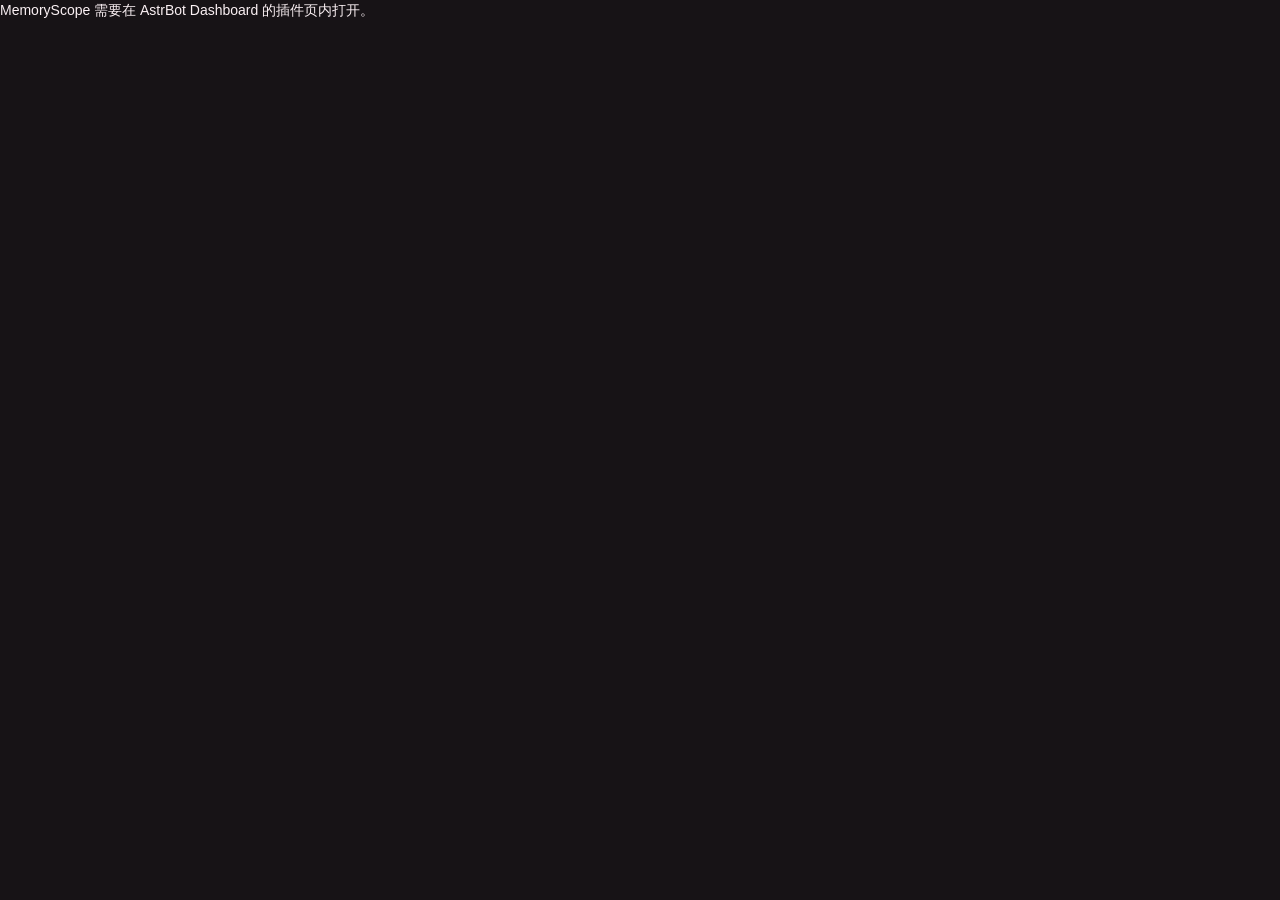
==== commit 9f7d73db: "feat: 3.0.0 - 真实足迹口径 + 后台轮转引用图归因 + WebUI 重做 精度 - 新增 core/proc_memory.py：读 /proc/self/smaps_rollup 取 " ====
--- a/pages/memory/index.html
+++ b/pages/memory/index.html
@@ -1,219 +1,298 @@
 <!doctype html>
-<html lang="zh-CN" data-skin="dark">
-  <head>
-    <meta charset="utf-8" />
-    <meta name="viewport" content="width=device-width, initial-scale=1" />
-    <title>MemoryScope</title>
-    <link rel="stylesheet" href="./style.css" />
-  </head>
-  <body>
-    <div class="ms-app">
-      <header class="ms-top">
-        <div class="ms-brand">
-          <span class="ms-mark" aria-hidden="true">
-            <svg viewBox="0 0 24 24" fill="none" stroke="currentColor" stroke-width="1.7" stroke-linecap="round" stroke-linejoin="round" focusable="false">
-              <rect x="4" y="7" width="16" height="10" rx="2" />
-              <path d="M8 7V4M12 7V4M16 7V4M8 20v-3M12 20v-3M16 20v-3" />
-              <path d="M8.5 11.5h2.2l1.1 3 1.2-4.6 1 1.6h1.5" />
-            </svg>
-          </span>
-          <div class="ms-brand-text">
-            <h1 id="page-title">MemoryScope 内存观察</h1>
-            <p id="page-desc">用轻量探针观察进程、插件导入成本与运行时对象</p>
-          </div>
-        </div>
-        <div class="ms-top-actions">
-          <div class="ms-field">
-            <label id="auto-label" for="auto-select">自动刷新</label>
-            <select id="auto-select" class="ms-input"></select>
-          </div>
-          <div class="ms-field">
-            <label id="skin-label" for="skin-select">主题</label>
-            <select id="skin-select" class="ms-input"></select>
-          </div>
-          <button id="btn-refresh" class="ms-btn ms-btn-primary" type="button" data-i18n="action.refresh">刷新</button>
-          <button id="btn-deep" class="ms-btn" type="button" data-i18n="action.deep">引用图扫描</button>
-        </div>
-      </header>
-
-      <section id="banner" class="ms-banner" hidden>
-        <span class="ms-banner-ico" aria-hidden="true">!</span>
-        <div class="ms-banner-body">
-          <strong id="banner-title"></strong>
-          <p id="banner-text"></p>
-        </div>
-      </section>
-
-      <nav class="ms-tabs" role="tablist" aria-label="MemoryScope">
-        <button class="ms-tab is-active" type="button" role="tab" data-tab="overview" aria-selected="true">
-          <span class="ms-tab-ico" aria-hidden="true">◧</span><span data-i18n="tab.overview">总览</span>
-        </button>
-        <button class="ms-tab" type="button" role="tab" data-tab="plugins" aria-selected="false">
-          <span class="ms-tab-ico" aria-hidden="true">▥</span><span data-i18n="tab.plugins">插件</span>
-        </button>
-        <button class="ms-tab" type="button" role="tab" data-tab="imports" aria-selected="false">
-          <span class="ms-tab-ico" aria-hidden="true">↗</span><span data-i18n="tab.imports">导入成本</span>
-        </button>
-        <button class="ms-tab" type="button" role="tab" data-tab="audit" aria-selected="false">
-          <span class="ms-tab-ico" aria-hidden="true">⌕</span><span data-i18n="tab.audit">依赖审计</span>
-        </button>
-        <button class="ms-tab" type="button" role="tab" data-tab="census" aria-selected="false">
-          <span class="ms-tab-ico" aria-hidden="true">◌</span><span data-i18n="tab.census">对象普查</span>
-        </button>
-        <button class="ms-tab" type="button" role="tab" data-tab="alerts" aria-selected="false">
-          <span class="ms-tab-ico" aria-hidden="true">◈</span><span data-i18n="tab.alerts">告警</span><span id="alert-badge" class="ms-badge" hidden>0</span>
-        </button>
-        <button class="ms-tab" type="button" role="tab" data-tab="help" aria-selected="false">
-          <span class="ms-tab-ico" aria-hidden="true">ℹ</span><span data-i18n="tab.help">指标说明</span>
-        </button>
-      </nav>
-
-      <main class="ms-panels">
-        <section class="ms-panel is-active" id="panel-overview" role="tabpanel">
-          <div class="ms-cards" id="cards"></div>
-          <div class="ms-grid2">
-            <section class="ms-card ms-card-wide">
-              <header class="ms-card-head">
-                <div>
-                  <h2 data-i18n="chart.rssTitle">进程 RSS 趋势</h2>
-                  <p class="ms-card-caption" id="rss-caption"></p>
-                </div>
-                <div class="ms-card-tools">
-                  <button id="btn-baseline-set" class="ms-btn ms-btn-ghost ms-btn-sm" type="button" data-i18n="action.baselineSet">设为基线</button>
-                  <button id="btn-baseline-clear" class="ms-btn ms-btn-ghost ms-btn-sm" type="button" data-i18n="action.baselineClear">清除基线</button>
-                  <button id="btn-gc" class="ms-btn ms-btn-ghost ms-btn-sm" type="button" data-i18n="action.gc">手动 GC</button>
-                </div>
-              </header>
-              <div id="rss-chart" class="ms-chart"></div>
-            </section>
-            <section class="ms-card">
-              <header class="ms-card-head">
-                <div>
-                  <h2 data-i18n="chart.topTitle">当前重点插件</h2>
-                  <p class="ms-card-caption" id="top-caption"></p>
-                </div>
-              </header>
-              <div id="top-bars" class="ms-bars"></div>
-            </section>
-          </div>
-          <div class="ms-grid2">
-            <section class="ms-card">
-              <header class="ms-card-head"><h2 data-i18n="breakdown.title">对象普查来源</h2></header>
-              <p class="ms-hint" id="breakdown-hint"></p>
-              <div id="breakdown-bars" class="ms-bars"></div>
-            </section>
-            <section class="ms-card">
-              <header class="ms-card-head"><h2 data-i18n="probe.title">探针状态</h2></header>
-              <div id="probe-status" class="ms-status-list"></div>
-            </section>
-          </div>
-        </section>
-
-        <section class="ms-panel" id="panel-plugins" role="tabpanel">
-          <div class="ms-toolbar">
-            <input id="search" class="ms-input ms-search" type="search" placeholder="搜索插件名…" />
-            <span id="plugin-count" class="ms-chip ms-chip-quiet"></span>
-            <span id="census-state" class="ms-chip"></span>
-            <span id="deep-state" class="ms-chip"></span>
-          </div>
-          <p class="ms-hint" id="plugin-hint"></p>
-          <div class="ms-table-wrap">
-            <table class="ms-table" id="plugin-table">
-              <thead><tr id="plugin-head"></tr></thead>
-              <tbody id="plugin-body"></tbody>
-            </table>
-          </div>
-        </section>
-
-        <section class="ms-panel" id="panel-imports" role="tabpanel">
-          <div class="ms-section-head">
-            <div>
-              <h2 data-i18n="imports.title">加载期导入成本</h2>
-              <p class="ms-hint" data-i18n="imports.desc">只在启动阶段短暂记录 RSS 差分，页面刷新不会继续包裹导入函数。</p>
-            </div>
-          </div>
-          <div id="import-cards" class="ms-cards ms-cards-compact"></div>
-          <section class="ms-card">
-            <header class="ms-card-head"><h2 data-i18n="imports.packages">首次加载的第三方包</h2></header>
-            <p class="ms-hint" id="package-hint"></p>
-            <div class="ms-table-wrap ms-table-inner">
-              <table class="ms-table"><thead><tr id="package-head"></tr></thead><tbody id="package-body"></tbody></table>
-            </div>
-          </section>
-          <section class="ms-card">
-            <header class="ms-card-head"><h2 data-i18n="imports.plugins">插件加载汇总</h2></header>
-            <div class="ms-table-wrap ms-table-inner">
-              <table class="ms-table"><thead><tr id="import-plugin-head"></tr></thead><tbody id="import-plugin-body"></tbody></table>
-            </div>
-          </section>
-        </section>
-
-        <section class="ms-panel" id="panel-audit" role="tabpanel">
-          <section class="ms-card">
-            <header class="ms-card-head">
-              <div>
-                <h2 data-i18n="audit.title">顶层依赖审计</h2>
-                <p class="ms-hint" id="audit-summary"></p>
+<html lang="zh-CN" data-theme="dark" data-skin="dark">
+<head>
+<meta charset="utf-8" />
+<meta name="viewport" content="width=device-width, initial-scale=1" />
+<title>MemoryScope 内存观察</title>
+<link rel="stylesheet" href="./style.css" />
+</head>
+<body>
+<div class="ambient" aria-hidden="true">
+  <span class="orb orb-a"></span>
+  <span class="orb orb-b"></span>
+  <span class="orb orb-c"></span>
+</div>
+<svg class="noise" aria-hidden="true" xmlns="http://www.w3.org/2000/svg">
+  <filter id="noise-filter">
+    <feTurbulence type="fractalNoise" baseFrequency="0.8" numOctaves="3" stitchTiles="stitch" />
+  </filter>
+  <rect width="100%" height="100%" filter="url(#noise-filter)" />
+</svg>
+
+<div class="shell">
+  <header class="topbar">
+    <div class="brand">
+      <span class="mark" aria-hidden="true">
+        <svg viewBox="0 0 24 24" fill="none" stroke="currentColor" stroke-width="1.7" stroke-linecap="round" stroke-linejoin="round">
+          <rect x="4.5" y="4.5" width="15" height="15" rx="4.2" />
+          <rect x="9.2" y="9.2" width="5.6" height="5.6" rx="1.6" />
+          <path d="M12 2.4v2.1M12 19.5v2.1M2.4 12h2.1M19.5 12h2.1M7.6 2.7v1.8M16.4 2.7v1.8M7.6 19.5v1.8M16.4 19.5v1.8" />
+        </svg>
+      </span>
+      <span class="brand-text">
+        <strong id="page-title">MemoryScope 内存观察</strong>
+        <small id="page-desc">用轻量探针观察进程、插件导入成本与运行时对象</small>
+      </span>
+    </div>
+    <nav class="nav" role="tablist" aria-label="MemoryScope">
+      <button class="nav-btn is-active" type="button" data-tab="overview" role="tab" aria-selected="true" data-i18n="tab.overview">总览</button>
+      <button class="nav-btn" type="button" data-tab="plugins" role="tab" aria-selected="false" data-i18n="tab.plugins">插件</button>
+      <button class="nav-btn" type="button" data-tab="imports" role="tab" aria-selected="false" data-i18n="tab.imports">导入成本</button>
+      <button class="nav-btn" type="button" data-tab="audit" role="tab" aria-selected="false" data-i18n="tab.audit">依赖审计</button>
+      <button class="nav-btn" type="button" data-tab="census" role="tab" aria-selected="false" data-i18n="tab.census">对象普查</button>
+      <button class="nav-btn" type="button" data-tab="alerts" role="tab" aria-selected="false"><span data-i18n="tab.alerts">告警</span><span id="alert-badge" class="badge" hidden>0</span></button>
+      <button class="nav-btn" type="button" data-tab="help" role="tab" aria-selected="false" data-i18n="tab.help">口径说明</button>
+    </nav>
+    <div class="topbar-actions">
+      <label class="field"><span id="auto-label">自动刷新</span><select id="auto-select" class="select"></select></label>
+      <label class="field"><span id="skin-label">主题</span><select id="skin-select" class="select"></select></label>
+      <button id="btn-deep" class="btn btn-ghost btn-sm" type="button" data-i18n="action.deep">引用图扫描</button>
+      <button id="btn-refresh" class="btn btn-primary btn-sm" type="button" data-i18n="action.refresh">刷新</button>
+    </div>
+  </header>
+
+  <div id="banner" class="banner" data-level="info" hidden>
+    <span class="banner-dot" aria-hidden="true"></span>
+    <div class="banner-body">
+      <strong id="banner-title">测量说明</strong>
+      <p id="banner-text"></p>
+    </div>
+  </div>
+
+  <main class="panels">
+    <section id="panel-overview" class="panel is-active" role="tabpanel">
+      <article class="card hero">
+        <div class="hero-main">
+          <span class="eyebrow" data-i18n="hero.eyebrow">PROCESS FOOTPRINT</span>
+          <h1><span id="hero-value">—</span><em id="hero-unit"></em></h1>
+          <p id="hero-lead" class="hero-lead"></p>
+          <div id="hero-tags" class="hero-tags"></div>
+        </div>
+        <div id="hero-side" class="hero-side"></div>
+      </article>
+
+      <div id="metrics" class="metrics"></div>
+
+      <div class="dashboard-grid">
+        <article class="card trend-panel">
+          <header class="card-head">
+            <div class="card-title">
+              <h2 data-i18n="trend.title">内存足迹趋势</h2>
+              <p id="trend-caption" class="card-sub"></p>
+            </div>
+            <div class="card-actions">
+              <div id="trend-legend" class="legend"></div>
+              <button id="btn-baseline-set" class="btn btn-ghost btn-xs" type="button" data-i18n="action.baselineSet">设为基线</button>
+              <button id="btn-baseline-clear" class="btn btn-ghost btn-xs" type="button" data-i18n="action.baselineClear">清除基线</button>
+              <button id="btn-gc" class="btn btn-ghost btn-xs" type="button" data-i18n="action.gc">强制 GC</button>
+            </div>
+          </header>
+          <div id="trend-chart" class="chart"></div>
+          <div id="trend-summary" class="trend-summary"></div>
+        </article>
+        <div class="side-stack">
+          <article class="card">
+            <header class="card-head">
+              <div class="card-title">
+                <h2 data-i18n="top.title">占用最高的插件</h2>
+                <p id="top-caption" class="card-sub"></p>
               </div>
-              <button id="btn-audit" class="ms-btn ms-btn-primary ms-btn-sm" type="button" data-i18n="action.audit">重新审计</button>
             </header>
-            <p class="ms-hint" data-i18n="audit.desc">扫描源代码中模块顶层的重依赖；把不必开机加载的包移到函数内，才可能减少启动期内存。</p>
-            <div class="ms-table-wrap ms-table-inner">
-              <table class="ms-table"><thead><tr id="audit-head"></tr></thead><tbody id="audit-body"></tbody></table>
-            </div>
-            <div id="audit-unknown" class="ms-callout" hidden></div>
-          </section>
-        </section>
-
-        <section class="ms-panel" id="panel-census" role="tabpanel">
-          <section class="ms-card">
-            <header class="ms-card-head">
-              <div>
-                <h2 data-i18n="census.title">运行时对象普查</h2>
-                <p class="ms-hint" id="census-summary"></p>
+            <div id="top-bars" class="bar-list"></div>
+          </article>
+          <article class="card">
+            <header class="card-head">
+              <div class="card-title">
+                <h2 data-i18n="probe.title">探针状态</h2>
+                <p class="card-sub" data-i18n="probe.sub">默认只跑最便宜的探针；贵的那几个是手动按钮。</p>
               </div>
-              <button id="btn-census" class="ms-btn ms-btn-primary ms-btn-sm" type="button" data-i18n="action.census">运行一次</button>
             </header>
-            <div id="census-warning" class="ms-callout ms-callout-warn"></div>
-            <div id="census-plugin-bars" class="ms-bars ms-bars-large"></div>
-            <h3 class="ms-subheading" data-i18n="census.buckets">其他对象来源</h3>
-            <div id="census-bucket-bars" class="ms-bars"></div>
-          </section>
-        </section>
-
-        <section class="ms-panel" id="panel-alerts" role="tabpanel">
-          <section class="ms-card">
-            <header class="ms-card-head"><h2 data-i18n="alerts.title">告警记录</h2></header>
-            <p class="ms-hint" id="alerts-summary"></p>
-            <div id="alerts" class="ms-list"></div>
-          </section>
-        </section>
-
-        <section class="ms-panel" id="panel-help" role="tabpanel">
-          <section class="ms-card">
-            <header class="ms-card-head"><h2 data-i18n="help.title">怎么看这些数字</h2></header>
-            <dl class="ms-help" id="help-list"></dl>
-          </section>
-          <section class="ms-card">
-            <header class="ms-card-head"><h2 data-i18n="help.safetyTitle">小内存机器建议</h2></header>
-            <ul class="ms-bullets" id="safety-list"></ul>
-          </section>
-        </section>
-      </main>
-    </div>
-
-    <div id="drawer" class="ms-drawer" hidden>
-      <div class="ms-drawer-scrim" data-close="1"></div>
-      <aside class="ms-drawer-body" role="dialog" aria-modal="true" aria-labelledby="drawer-title">
-        <header class="ms-drawer-head">
-          <h2 id="drawer-title">插件详情</h2>
-          <button id="drawer-close" class="ms-btn ms-btn-ghost ms-btn-sm" type="button" data-i18n="action.close">关闭</button>
-        </header>
-        <div id="drawer-content" class="ms-drawer-content"></div>
-      </aside>
-    </div>
-
-    <div id="toast" class="ms-toast" hidden></div>
-    <script type="module" src="./app.js"></script>
-  </body>
+            <div id="probe-status" class="status-list"></div>
+          </article>
+        </div>
+      </div>
+
+      <div class="dashboard-grid grid-even">
+        <article class="card">
+          <header class="card-head">
+            <div class="card-title">
+              <h2 data-i18n="attribution.title">归因构成</h2>
+              <p id="attribution-caption" class="card-sub"></p>
+            </div>
+          </header>
+          <div id="attribution-stack" class="stack-bar"></div>
+          <div id="attribution-grid" class="mini-grid"></div>
+        </article>
+        <article class="card">
+          <header class="card-head">
+            <div class="card-title">
+              <h2 data-i18n="breakdown.title">对象普查来源</h2>
+              <p id="breakdown-hint" class="card-sub"></p>
+            </div>
+          </header>
+          <div id="breakdown-bars" class="bar-list"></div>
+        </article>
+      </div>
+    </section>
+
+    <section id="panel-plugins" class="panel" role="tabpanel">
+      <article class="card">
+        <header class="card-head">
+          <div class="card-title">
+            <h2 data-i18n="tab.plugins">插件</h2>
+            <p id="plugin-hint" class="card-sub"></p>
+          </div>
+          <div class="card-actions">
+            <input id="search" class="input" type="search" autocomplete="off" spellcheck="false" placeholder="搜索插件名…" />
+            <span id="plugin-count" class="pill info"></span>
+            <span id="census-state" class="pill"></span>
+            <span id="deep-state" class="pill"></span>
+          </div>
+        </header>
+        <div class="table-wrap">
+          <table class="table">
+            <thead><tr id="plugin-head"></tr></thead>
+            <tbody id="plugin-body"></tbody>
+          </table>
+        </div>
+      </article>
+    </section>
+
+    <section id="panel-imports" class="panel" role="tabpanel">
+      <div id="import-cards" class="metrics metrics-3"></div>
+      <article class="card">
+        <header class="card-head">
+          <div class="card-title">
+            <h2 data-i18n="imports.packageTitle">第三方包</h2>
+            <p id="package-hint" class="card-sub"></p>
+          </div>
+        </header>
+        <div class="table-wrap">
+          <table class="table">
+            <thead><tr id="package-head"></tr></thead>
+            <tbody id="package-body"></tbody>
+          </table>
+        </div>
+      </article>
+      <article class="card">
+        <header class="card-head">
+          <div class="card-title">
+            <h2 data-i18n="imports.pluginTitle">按插件分摊</h2>
+            <p class="card-sub" data-i18n="imports.pluginSub">导入成本是启动期 RSS 差分，不等于当前独占内存。</p>
+          </div>
+        </header>
+        <div class="table-wrap">
+          <table class="table">
+            <thead><tr id="import-plugin-head"></tr></thead>
+            <tbody id="import-plugin-body"></tbody>
+          </table>
+        </div>
+      </article>
+    </section>
+
+    <section id="panel-audit" class="panel" role="tabpanel">
+      <article class="card">
+        <header class="card-head">
+          <div class="card-title">
+            <h2 data-i18n="tab.audit">依赖审计</h2>
+            <p id="audit-summary" class="card-sub"></p>
+          </div>
+          <div class="card-actions">
+            <button id="btn-audit" class="btn btn-primary btn-sm" type="button" data-i18n="action.audit">运行审计</button>
+          </div>
+        </header>
+        <div class="table-wrap">
+          <table class="table">
+            <thead><tr id="audit-head"></tr></thead>
+            <tbody id="audit-body"></tbody>
+          </table>
+        </div>
+        <p id="audit-unknown" class="callout" hidden></p>
+      </article>
+    </section>
+
+    <section id="panel-census" class="panel" role="tabpanel">
+      <article class="card">
+        <header class="card-head">
+          <div class="card-title">
+            <h2 data-i18n="tab.census">对象普查</h2>
+            <p id="census-summary" class="card-sub"></p>
+          </div>
+          <div class="card-actions">
+            <button id="btn-census" class="btn btn-primary btn-sm" type="button" data-i18n="action.census">运行普查</button>
+          </div>
+        </header>
+        <p id="census-warning" class="callout callout-warn"></p>
+      </article>
+      <div class="dashboard-grid grid-even">
+        <article class="card">
+          <header class="card-head">
+            <div class="card-title">
+              <h2 data-i18n="census.byPlugin">按插件</h2>
+              <p class="card-sub" data-i18n="census.byPluginSub">按类型所属模块归属的浅层大小。</p>
+            </div>
+          </header>
+          <div id="census-plugin-bars" class="bar-list tall"></div>
+        </article>
+        <article class="card">
+          <header class="card-head">
+            <div class="card-title">
+              <h2 data-i18n="census.byBucket">其他来源</h2>
+              <p class="card-sub" data-i18n="census.byBucketSub">无法归属到插件的对象按来源聚合。</p>
+            </div>
+          </header>
+          <div id="census-bucket-bars" class="bar-list tall"></div>
+        </article>
+      </div>
+    </section>
+
+    <section id="panel-alerts" class="panel" role="tabpanel">
+      <article class="card">
+        <header class="card-head">
+          <div class="card-title">
+            <h2 data-i18n="tab.alerts">告警</h2>
+            <p id="alerts-summary" class="card-sub"></p>
+          </div>
+        </header>
+        <div id="alerts" class="alert-list"></div>
+      </article>
+    </section>
+
+    <section id="panel-help" class="panel" role="tabpanel">
+      <article class="card">
+        <header class="card-head">
+          <div class="card-title">
+            <h2 data-i18n="help.title">指标口径</h2>
+            <p class="card-sub" data-i18n="help.sub">每个数字都写清楚它到底测了什么，以及它测不到什么。</p>
+          </div>
+        </header>
+        <dl id="help-list" class="help-list"></dl>
+      </article>
+      <article class="card">
+        <header class="card-head">
+          <div class="card-title">
+            <h2 data-i18n="help.safetyTitle">在小机器上的注意事项</h2>
+            <p class="card-sub" data-i18n="help.safetySub">这个插件默认不做任何会拖慢 AstrBot 的事。</p>
+          </div>
+        </header>
+        <ul id="safety-list" class="safety-list"></ul>
+      </article>
+    </section>
+  </main>
+</div>
+
+<div id="drawer" class="drawer" hidden>
+  <div class="drawer-scrim" data-close="1"></div>
+  <aside class="drawer-body" role="dialog" aria-modal="true" aria-labelledby="drawer-title">
+    <header class="drawer-head">
+      <h2 id="drawer-title">插件详情</h2>
+      <button id="drawer-close" class="btn btn-ghost btn-sm" type="button" data-i18n="action.close">关闭</button>
+    </header>
+    <div id="drawer-content" class="drawer-content"></div>
+  </aside>
+</div>
+
+<div id="toast" class="toast" data-kind="ok" hidden></div>
+<script type="module" src="./app.js"></script>
+</body>
 </html>
--- a/pages/memory/style.css
+++ b/pages/memory/style.css
@@ -1,359 +1,332 @@
-/* MemoryScope page styles.  No external framework or font is required. */
-
-*, *::before, *::after { box-sizing: border-box; }
-html, body { min-height: 100%; margin: 0; }
-
-html {
-  --radius: 10px;
-  --radius-sm: 6px;
-  --font-ui: "Inter", "Segoe UI", -apple-system, BlinkMacSystemFont, "Microsoft YaHei", sans-serif;
-  --font-mono: "JetBrains Mono", "SFMono-Regular", Consolas, "Liberation Mono", Menlo, monospace;
-  --fs: 13px;
-  --fs-sm: 12px;
-  --gap: 14px;
-  --control-h: 32px;
-}
-
-html[data-skin="dark"] {
-  --bg: #0d1117;
-  --surface: #161b22;
-  --surface-2: #11161d;
-  --surface-3: #1d2632;
-  --border: #30363d;
-  --border-strong: #4a5562;
-  --text: #e6edf3;
-  --muted: #8b949e;
-  --accent: #4d9aff;
-  --accent-strong: #2f81f7;
-  --accent-text: #ffffff;
-  --ok: #3fb950;
-  --warn: #d29922;
-  --danger: #f85149;
-  --info: #58a6ff;
-  --track: #252d36;
-  --shadow: 0 2px 8px rgba(0, 0, 0, .18);
-  color-scheme: dark;
-}
-
-html[data-skin="light"] {
-  --bg: #f4f7fb;
-  --surface: #ffffff;
-  --surface-2: #f8fafc;
-  --surface-3: #eef3f8;
-  --border: #d9e1ea;
-  --border-strong: #b9c5d2;
-  --text: #172033;
-  --muted: #64748b;
-  --accent: #2563eb;
-  --accent-strong: #1d4ed8;
-  --accent-text: #ffffff;
-  --ok: #15803d;
-  --warn: #a16207;
-  --danger: #b91c1c;
-  --info: #0369a1;
-  --track: #e5ebf2;
-  --shadow: 0 2px 8px rgba(30, 41, 59, .06);
-  color-scheme: light;
-}
-
-body {
-  background: var(--bg);
-  color: var(--text);
-  font-family: var(--font-ui);
-  font-size: var(--fs);
-  line-height: 1.55;
-  -webkit-font-smoothing: antialiased;
-}
-
-button, input, select { font: inherit; }
-button { color: inherit; }
-
-.ms-app {
-  display: flex;
-  flex-direction: column;
-  gap: var(--gap);
-  min-width: 0;
-  padding: 16px;
-}
-
-.ms-top {
-  display: flex;
-  align-items: center;
-  justify-content: space-between;
-  gap: var(--gap);
-  min-width: 0;
-  flex-wrap: wrap;
-}
-
-.ms-brand { display: flex; align-items: center; gap: 11px; min-width: 0; }
-.ms-mark {
-  display: grid;
-  place-items: center;
-  width: 38px;
-  height: 38px;
-  flex: none;
-  border: 1px solid var(--border);
-  border-radius: var(--radius);
-  background: linear-gradient(145deg, var(--surface-2), var(--surface));
-  color: var(--accent);
-}
-.ms-mark svg { width: 22px; height: 22px; }
-.ms-brand-text { min-width: 0; }
-.ms-brand-text h1 { margin: 0; font-size: 16px; font-weight: 700; letter-spacing: .01em; }
-.ms-brand-text p {
-  max-width: min(620px, 70vw);
-  margin: 2px 0 0;
-  overflow: hidden;
-  color: var(--muted);
-  font-size: var(--fs-sm);
-  text-overflow: ellipsis;
-  white-space: nowrap;
-}
-.ms-top-actions { display: flex; align-items: flex-end; gap: 8px; min-width: 0; flex-wrap: wrap; }
-.ms-field { display: flex; min-width: 0; flex-direction: column; gap: 2px; }
-.ms-field label { color: var(--muted); font-size: 11px; }
-
-.ms-input {
-  height: var(--control-h);
-  min-width: 0;
-  padding: 0 9px;
-  border: 1px solid var(--border);
-  border-radius: var(--radius-sm);
-  outline: none;
-  background: var(--surface-2);
-  color: var(--text);
-  font-size: var(--fs-sm);
-}
-.ms-input:focus-visible, .ms-btn:focus-visible, .ms-tab:focus-visible, tr:focus-visible {
-  outline: 2px solid var(--accent);
-  outline-offset: 2px;
-}
-.ms-search { width: min(340px, 100%); flex: 1 1 220px; }
-
-.ms-btn {
-  display: inline-flex;
-  height: var(--control-h);
-  align-items: center;
-  justify-content: center;
-  gap: 6px;
-  flex: none;
-  padding: 0 12px;
-  border: 1px solid var(--border);
-  border-radius: var(--radius-sm);
-  background: var(--surface);
-  box-shadow: var(--shadow);
-  color: var(--text);
-  cursor: pointer;
-  font-size: var(--fs-sm);
-  white-space: nowrap;
-}
-.ms-btn:hover { border-color: var(--border-strong); background: var(--surface-2); }
-.ms-btn:disabled { cursor: progress; opacity: .55; }
-.ms-btn-primary { border-color: var(--accent-strong); background: var(--accent-strong); color: var(--accent-text); }
-.ms-btn-primary:hover { border-color: var(--accent); background: var(--accent); }
-.ms-btn-ghost { background: transparent; box-shadow: none; }
-.ms-btn-sm { height: 26px; padding: 0 9px; font-size: 11px; }
-
-.ms-banner {
-  display: flex;
-  align-items: flex-start;
-  gap: 10px;
-  min-width: 0;
-  padding: 10px 12px;
-  border: 1px solid var(--warn);
-  border-radius: var(--radius);
-  background: rgba(210, 153, 34, .10);
-}
-.ms-banner[data-level="info"] { border-color: var(--info); background: rgba(88, 166, 255, .09); }
-.ms-banner-ico {
-  display: grid;
-  width: 22px;
-  height: 22px;
-  flex: none;
-  place-items: center;
-  border-radius: 50%;
-  background: var(--warn);
-  color: #111;
-  font-weight: 800;
-}
-.ms-banner[data-level="info"] .ms-banner-ico { background: var(--info); color: #fff; }
-.ms-banner-body { min-width: 0; }
-.ms-banner-body strong { display: block; font-size: var(--fs-sm); }
-.ms-banner-body p { margin: 2px 0 0; color: var(--muted); font-size: var(--fs-sm); overflow-wrap: anywhere; }
-
-.ms-tabs {
-  display: flex;
-  gap: 3px;
-  min-width: 0;
-  overflow-x: auto;
-  border-bottom: 1px solid var(--border);
-  scrollbar-width: thin;
-}
-.ms-tab {
-  display: inline-flex;
-  align-items: center;
-  gap: 6px;
-  min-height: 36px;
-  margin-bottom: -1px;
-  padding: 7px 12px;
-  border: 1px solid transparent;
-  border-bottom-color: transparent;
-  border-radius: var(--radius-sm) var(--radius-sm) 0 0;
-  background: transparent;
-  color: var(--muted);
-  cursor: pointer;
-  font-size: var(--fs-sm);
-  white-space: nowrap;
-}
-.ms-tab:hover { color: var(--text); }
-.ms-tab.is-active { border-color: var(--border); border-bottom-color: var(--surface); background: var(--surface); color: var(--text); }
-.ms-tab-ico { color: var(--accent); opacity: .8; }
-.ms-badge { min-width: 17px; padding: 0 5px; border-radius: 10px; background: var(--danger); color: #fff; font-size: 10px; line-height: 16px; text-align: center; }
-
-.ms-panels, .ms-panel { min-width: 0; }
-.ms-panel { display: none; flex-direction: column; gap: var(--gap); }
-.ms-panel.is-active { display: flex; }
-
-.ms-cards { display: grid; grid-template-columns: repeat(auto-fit, minmax(220px, 1fr)); gap: var(--gap); min-width: 0; }
-.ms-cards-compact { grid-template-columns: repeat(auto-fit, minmax(240px, 1fr)); }
-.ms-card {
-  min-width: 0;
-  padding: 13px;
-  border: 1px solid var(--border);
-  border-radius: var(--radius);
-  background: var(--surface);
-  box-shadow: var(--shadow);
-}
-.ms-metric-card { position: relative; overflow: hidden; }
-.ms-metric-card::before { position: absolute; inset: 0 auto 0 0; width: 3px; background: transparent; content: ""; }
-.ms-metric-card[data-level="warn"]::before { background: var(--warn); }
-.ms-card-head { display: flex; align-items: flex-start; justify-content: space-between; gap: 9px; min-width: 0; margin-bottom: 9px; }
-.ms-card-head h2 { margin: 0; color: var(--muted); font-size: var(--fs-sm); font-weight: 700; letter-spacing: .04em; text-transform: uppercase; }
-.ms-card-caption { max-width: 48ch; margin: 2px 0 0; color: var(--muted); font-size: 11px; }
-.ms-card-tools { display: flex; gap: 5px; flex-wrap: wrap; justify-content: flex-end; }
-.ms-card-lead { font-family: var(--font-mono); font-size: 22px; font-weight: 700; line-height: 1.2; }
-.ms-card-sub { min-height: 20px; margin-top: 3px; color: var(--muted); font-size: 11px; }
-.ms-card-body { display: grid; gap: 4px; margin-top: 10px; }
-.ms-kv-row, .ms-detail-grid > .ms-kv-row { display: flex; align-items: baseline; justify-content: space-between; gap: 12px; min-width: 0; }
-.ms-kv-row span { color: var(--muted); font-size: var(--fs-sm); }
-.ms-kv-row strong { min-width: 0; overflow: hidden; font-family: var(--font-mono); font-size: var(--fs-sm); font-weight: 600; text-overflow: ellipsis; white-space: nowrap; }
-.ms-grid2 { display: grid; grid-template-columns: minmax(0, 2fr) minmax(280px, 1fr); gap: var(--gap); min-width: 0; }
-.ms-grid2 > * { min-width: 0; }
-.ms-hint { margin: 0 0 10px; color: var(--muted); font-size: var(--fs-sm); overflow-wrap: anywhere; }
-.ms-section-head { min-width: 0; }
-.ms-section-head h2 { margin: 0 0 2px; font-size: 18px; }
-.ms-section-head .ms-hint { margin-bottom: 0; }
-
-.ms-chart { min-width: 0; min-height: 110px; }
-.ms-chart svg { display: block; width: 100%; height: auto; overflow: visible; }
-.ms-chart-grid { stroke: var(--border); stroke-width: 1; stroke-dasharray: 3 4; }
-.ms-chart-baseline { stroke: var(--warn); stroke-width: 1.2; stroke-dasharray: 5 4; }
-.ms-chart-line { fill: none; stroke: var(--accent); stroke-linecap: round; stroke-linejoin: round; stroke-width: 2.2; }
-.ms-chart-point { fill: var(--accent); stroke: var(--surface); stroke-width: 2; }
-.ms-chart-label { fill: var(--muted); font-family: var(--font-mono); font-size: 10px; }
-.ms-chart-small { min-height: 90px; }
-
-.ms-bars { display: flex; min-width: 0; flex-direction: column; gap: 9px; }
-.ms-bars-large { gap: 11px; margin-top: 12px; }
-.ms-bar-row { display: grid; grid-template-columns: minmax(0, 1fr) auto; gap: 4px 10px; align-items: center; min-width: 0; }
-.ms-bar-label { min-width: 0; overflow: hidden; color: var(--text); font-size: var(--fs-sm); text-overflow: ellipsis; white-space: nowrap; }
-.ms-bar-value { color: var(--muted); font-family: var(--font-mono); font-size: 11px; white-space: nowrap; }
-.ms-bar-track { grid-column: 1 / -1; height: 7px; overflow: hidden; border-radius: 4px; background: var(--track); }
-.ms-bar-fill { display: block; height: 100%; border-radius: inherit; background: linear-gradient(90deg, var(--accent), var(--info)); }
-
-.ms-status-list { display: flex; flex-direction: column; gap: 8px; }
-.ms-status-row { display: grid; grid-template-columns: minmax(0, 1fr) auto; gap: 2px 10px; padding: 7px 8px; border: 1px solid var(--border); border-radius: var(--radius-sm); background: var(--surface-2); }
-.ms-status-main { display: flex; align-items: center; gap: 7px; min-width: 0; font-size: var(--fs-sm); }
-.ms-status-main > span:last-child { overflow: hidden; text-overflow: ellipsis; white-space: nowrap; }
-.ms-status-dot { width: 7px; height: 7px; flex: none; border-radius: 50%; background: var(--muted); }
-.ms-status-row[data-level="ok"] .ms-status-dot { background: var(--ok); }
-.ms-status-row[data-level="warn"] .ms-status-dot { background: var(--warn); }
-.ms-status-row strong { font-family: var(--font-mono); font-size: 11px; font-weight: 600; }
-.ms-status-row small { grid-column: 1 / -1; color: var(--muted); font-size: 10px; }
-
-.ms-toolbar { display: flex; align-items: center; gap: 8px; min-width: 0; flex-wrap: wrap; }
-.ms-chip { max-width: 100%; overflow: hidden; padding: 3px 8px; border: 1px solid var(--border); border-radius: 12px; background: var(--surface-3); color: var(--muted); font-size: 11px; text-overflow: ellipsis; white-space: nowrap; }
-.ms-chip[data-level="ok"] { border-color: var(--ok); color: var(--ok); }
-.ms-chip[data-level="warn"] { border-color: var(--warn); color: var(--warn); }
-.ms-table-wrap { min-width: 0; overflow: auto; border: 1px solid var(--border); border-radius: var(--radius); background: var(--surface); }
-.ms-table-inner { border: 0; border-radius: 0; }
-.ms-table { width: 100%; min-width: 710px; border-collapse: collapse; font-size: var(--fs-sm); }
-.ms-table th, .ms-table td { padding: 8px 10px; border-bottom: 1px solid var(--border); text-align: right; vertical-align: middle; white-space: nowrap; }
-.ms-table th { position: sticky; z-index: 1; top: 0; background: var(--surface-2); color: var(--muted); cursor: pointer; font-weight: 650; user-select: none; }
-.ms-table th:hover { color: var(--text); }
-.ms-table th.is-sorted::after { margin-left: 4px; content: "▼"; font-size: 9px; }
-.ms-table th.is-sorted[data-dir="asc"]::after { content: "▲"; }
-.ms-table th:first-child, .ms-table td:first-child { text-align: left; }
-.ms-table tbody tr { cursor: pointer; }
-.ms-table tbody tr:hover, .ms-table tbody tr:focus { background: var(--surface-2); }
-.ms-table tbody tr:last-child td { border-bottom: 0; }
-.ms-cell-name { max-width: 320px; min-width: 210px; }
-.ms-name { display: flex; align-items: center; gap: 7px; min-width: 0; }
-.ms-name-text { display: flex; min-width: 0; flex-direction: column; }
-.ms-name-text strong, .ms-name-text small { overflow: hidden; text-overflow: ellipsis; white-space: nowrap; }
-.ms-name-text strong { font-weight: 650; }
-.ms-name-text small, .ms-cell-name small { display: block; color: var(--muted); font-size: 10px; }
-.ms-tag { display: inline-block; flex: none; padding: 1px 5px; border: 1px solid var(--border); border-radius: 8px; background: var(--surface-3); color: var(--muted); font-size: 10px; line-height: 14px; }
-.ms-num { font-family: var(--font-mono); }
-.ms-num small { margin-left: 4px; font-family: var(--font-ui); }
-.ms-muted-block { display: block; color: var(--muted); }
-.ms-muted, .ms-empty { color: var(--muted); }
-.ms-empty { padding: 20px 12px; text-align: center; font-size: var(--fs-sm); }
-.ms-spark { display: block; width: 100px; height: 24px; }
-.ms-spark path { fill: none; stroke: var(--info); stroke-linecap: round; stroke-linejoin: round; stroke-width: 1.7; }
-.ms-spark-empty { color: var(--muted); }
-.ms-up { color: var(--danger); }
-.ms-down { color: var(--ok); }
-.ms-clickable-row { cursor: pointer; }
-
-.ms-callout { padding: 9px 11px; border: 1px solid var(--info); border-radius: var(--radius-sm); background: rgba(88, 166, 255, .08); color: var(--muted); font-size: var(--fs-sm); overflow-wrap: anywhere; }
-.ms-callout-warn { border-color: var(--warn); background: rgba(210, 153, 34, .09); }
-.ms-subheading { margin: 20px 0 8px; font-size: var(--fs-sm); color: var(--muted); text-transform: uppercase; letter-spacing: .04em; }
-
-.ms-list { display: flex; flex-direction: column; gap: 8px; min-width: 0; }
-.ms-alert { display: grid; grid-template-columns: auto minmax(0, 1fr) auto; gap: 4px 11px; padding: 10px 12px; border: 1px solid var(--border); border-left: 3px solid var(--warn); border-radius: var(--radius); background: var(--surface); }
-.ms-alert[data-kind="growth"], .ms-alert[data-kind="rss_growth"] { border-left-color: var(--danger); }
-.ms-alert-time { color: var(--muted); font-family: var(--font-mono); font-size: 10px; white-space: nowrap; }
-.ms-alert-msg { min-width: 0; overflow-wrap: anywhere; }
-.ms-alert-msg strong { margin-right: 7px; }
-.ms-alert-msg p { margin: 3px 0 0; color: var(--muted); font-size: var(--fs-sm); }
-.ms-alert-value { color: var(--muted); font-family: var(--font-mono); font-size: 11px; white-space: nowrap; }
-
-.ms-help { display: flex; margin: 0; flex-direction: column; gap: 14px; }
-.ms-help-item { min-width: 0; }
-.ms-help dt { font-weight: 700; }
-.ms-help dd { margin: 3px 0 0; color: var(--muted); font-size: var(--fs-sm); overflow-wrap: anywhere; }
-.ms-bullets { display: flex; margin: 0; padding-left: 20px; flex-direction: column; gap: 8px; color: var(--muted); font-size: var(--fs-sm); }
-
-.ms-drawer { position: fixed; z-index: 40; inset: 0; display: flex; justify-content: flex-end; }
-.ms-drawer-scrim { position: absolute; inset: 0; background: rgba(4, 7, 12, .58); }
-.ms-drawer-body { position: relative; display: flex; width: min(600px, 100%); height: 100%; flex-direction: column; border-left: 1px solid var(--border); background: var(--bg); box-shadow: -10px 0 28px rgba(0, 0, 0, .28); }
-.ms-drawer-head { display: flex; align-items: center; justify-content: space-between; gap: 8px; min-width: 0; padding: 13px 15px; border-bottom: 1px solid var(--border); }
-.ms-drawer-head h2 { min-width: 0; margin: 0; overflow: hidden; font-size: 15px; text-overflow: ellipsis; white-space: nowrap; }
-.ms-drawer-content { display: flex; min-width: 0; padding: 15px; overflow-y: auto; flex-direction: column; gap: 14px; }
-.ms-detail-meta { color: var(--muted); font-family: var(--font-mono); font-size: 11px; overflow-wrap: anywhere; }
-.ms-detail-section { min-width: 0; padding: 11px; border: 1px solid var(--border); border-radius: var(--radius); background: var(--surface); }
-.ms-detail-section h3 { margin: 0 0 9px; color: var(--muted); font-size: var(--fs-sm); font-weight: 700; }
-.ms-detail-grid { display: grid; gap: 5px; }
-.ms-mono-list { display: flex; min-width: 0; flex-direction: column; gap: 5px; }
-.ms-mono-row { display: grid; grid-template-columns: minmax(0, 1fr) auto auto; gap: 10px; align-items: baseline; min-width: 0; font-family: var(--font-mono); font-size: 11px; }
-.ms-mono-row span:first-child { min-width: 0; overflow-wrap: anywhere; }
-.ms-mono-row span + span { color: var(--muted); white-space: nowrap; }
-
-.ms-toast { position: fixed; z-index: 60; bottom: 22px; left: 50%; max-width: min(560px, 92vw); padding: 9px 15px; transform: translateX(-50%); border: 1px solid var(--border-strong); border-radius: 22px; background: var(--surface); box-shadow: 0 8px 24px rgba(0, 0, 0, .3); overflow-wrap: anywhere; }
-.ms-toast[data-kind="ok"] { border-color: var(--ok); }
-.ms-toast[data-kind="error"] { border-color: var(--danger); color: var(--danger); }
-
-@media (max-width: 980px) {
-  .ms-grid2 { grid-template-columns: minmax(0, 1fr); }
-  .ms-top-actions { width: 100%; }
-}
-@media (max-width: 600px) {
-  .ms-app { padding: 11px; }
-  .ms-top-actions .ms-field { flex: 1 1 110px; }
-  .ms-top-actions .ms-btn { flex: 1 1 auto; }
-  .ms-card-tools { width: 100%; justify-content: flex-start; }
-  .ms-alert { grid-template-columns: 1fr auto; }
-  .ms-alert-time { grid-column: 1 / -1; }
-  .ms-alert-value { grid-column: 2; grid-row: 2; }
-}
+/* MemoryScope dashboard skin.  Dependency-free, single stylesheet, no build step.
+   Layout is driven by CSS grid and custom properties so the whole palette can be
+   swapped by flipping :root[data-theme]. */
+
+:root{
+  --bg:#f7f3f1;--surface:rgba(255,255,255,.76);--surface-solid:#fffaf9;--surface-strong:#fff;
+  --ink:#2b2024;--muted:#7c6d72;--line:rgba(86,57,68,.12);--line-strong:rgba(86,57,68,.2);
+  --pink:#ef5d82;--pink-2:#ff93ac;--pink-soft:#ffe2e9;--plum:#75546c;--violet:#8d79db;
+  --blue:#5d91e8;--green:#39a979;--orange:#e99a50;--danger:#c73e5b;
+  --shadow:0 24px 70px rgba(91,54,67,.10);--shadow-soft:0 12px 34px rgba(91,54,67,.075);
+  --ease:cubic-bezier(.22,1,.36,1);--spring:cubic-bezier(.16,1.2,.3,1);
+}
+:root[data-theme="dark"]{
+  --bg:#171316;--surface:rgba(38,29,34,.74);--surface-solid:#241c20;--surface-strong:#2b2126;
+  --ink:#fbf1f4;--muted:#b8a7ad;--line:rgba(255,220,230,.11);--line-strong:rgba(255,220,230,.2);
+  --pink:#ff7898;--pink-2:#ffa1b7;--pink-soft:#4b2934;--plum:#c4a5bb;--violet:#a997f1;
+  --blue:#7aa9f6;--green:#65c99a;--orange:#f0ad68;--danger:#f06b83;
+  --shadow:0 26px 80px rgba(0,0,0,.30);--shadow-soft:0 14px 38px rgba(0,0,0,.22);
+}
+
+*,*::before,*::after{box-sizing:border-box}
+html,body{margin:0;padding:0}
+html{background:var(--bg)}
+body{
+  min-height:100vh;background:var(--bg);color:var(--ink);
+  font:14px/1.5 Inter,-apple-system,BlinkMacSystemFont,"Segoe UI",Roboto,"PingFang SC","Microsoft YaHei",sans-serif;
+  -webkit-font-smoothing:antialiased;text-rendering:optimizeLegibility;
+}
+[hidden]{display:none!important}
+h1,h2,h3{margin:0;font-weight:820;letter-spacing:-.02em}
+p{margin:0}
+dl,dd,dt{margin:0}
+ul{margin:0;padding:0;list-style:none}
+button,input,select{font:inherit;color:inherit}
+::-webkit-scrollbar{width:9px;height:9px}
+::-webkit-scrollbar-thumb{background:var(--line-strong);border-radius:99px}
+::-webkit-scrollbar-track{background:transparent}
+
+/* ---------- ambient background ---------- */
+.ambient{position:fixed;inset:0;z-index:-2;overflow:hidden;pointer-events:none}
+.orb{position:absolute;border-radius:50%;filter:blur(90px);opacity:.5}
+.orb-a{width:46vw;height:46vw;left:-10vw;top:-14vw;background:radial-gradient(circle,var(--pink) 0,transparent 70%)}
+.orb-b{width:38vw;height:38vw;right:-8vw;top:6vh;background:radial-gradient(circle,var(--violet) 0,transparent 70%);opacity:.38}
+.orb-c{width:42vw;height:42vw;left:24vw;bottom:-18vw;background:radial-gradient(circle,var(--blue) 0,transparent 70%);opacity:.26}
+.noise{position:fixed;inset:0;width:100%;height:100%;z-index:-1;pointer-events:none;opacity:.025}
+
+/* ---------- shell ---------- */
+.shell{width:min(1480px,calc(100% - 48px));margin:0 auto;padding:18px 0 56px;display:flex;flex-direction:column;gap:18px}
+
+.topbar{
+  position:sticky;top:14px;z-index:12;display:flex;align-items:center;gap:16px;padding:12px 18px;
+  border:1px solid var(--line);border-radius:22px;background:var(--surface);
+  backdrop-filter:blur(24px) saturate(145%);-webkit-backdrop-filter:blur(24px) saturate(145%);
+  box-shadow:var(--shadow-soft);
+}
+.brand{display:flex;align-items:center;gap:11px;min-width:0;flex:0 0 auto}
+.mark{display:grid;place-items:center;width:36px;height:36px;border-radius:12px;color:#fff;
+  background:linear-gradient(135deg,var(--pink),var(--violet));box-shadow:0 8px 20px rgba(239,93,130,.32)}
+.mark svg{width:21px;height:21px}
+.brand-text{display:flex;flex-direction:column;min-width:0;gap:1px}
+.brand-text strong{font-size:14px;font-weight:850;letter-spacing:-.02em;white-space:nowrap}
+.brand-text small{font-size:10.5px;color:var(--muted);white-space:nowrap;overflow:hidden;text-overflow:ellipsis;max-width:34ch}
+
+.nav{display:flex;gap:4px;flex:1 1 auto;min-width:0;overflow-x:auto;scrollbar-width:none}
+.nav::-webkit-scrollbar{display:none}
+.nav-btn{
+  display:inline-flex;align-items:center;gap:6px;flex:0 0 auto;padding:7px 12px;
+  border:1px solid transparent;border-radius:10px;background:transparent;cursor:pointer;
+  font-size:12px;font-weight:750;color:var(--muted);white-space:nowrap;
+  transition:color .2s var(--ease),background .2s var(--ease),box-shadow .25s var(--ease);
+}
+.nav-btn:hover{color:var(--ink);background:var(--surface-strong)}
+.nav-btn.is-active{color:var(--ink);background:var(--surface-strong);border-color:var(--line);box-shadow:var(--shadow-soft)}
+.badge{display:inline-flex;align-items:center;justify-content:center;min-width:17px;height:17px;padding:0 5px;
+  border-radius:99px;background:var(--danger);color:#fff;font-size:9.5px;font-weight:850;line-height:1}
+
+.topbar-actions{display:flex;align-items:center;gap:8px;flex:0 0 auto}
+.field{display:flex;align-items:center;gap:6px;font-size:10.5px;font-weight:700;color:var(--muted)}
+.select,.input{
+  padding:6px 9px;border:1px solid var(--line);border-radius:10px;background:var(--surface-strong);
+  color:var(--ink);font-size:11.5px;font-weight:650;outline:none;
+  transition:border-color .2s var(--ease),box-shadow .2s var(--ease);
+}
+.input{min-width:190px;padding:7px 11px}
+.select:focus-visible,.input:focus-visible{border-color:var(--pink);box-shadow:0 0 0 3px var(--pink-soft)}
+
+.btn{
+  display:inline-flex;align-items:center;justify-content:center;gap:6px;padding:8px 14px;
+  border:1px solid var(--line);border-radius:12px;background:var(--surface-strong);color:var(--ink);
+  font-size:12px;font-weight:780;cursor:pointer;white-space:nowrap;
+  transition:transform .18s var(--spring),box-shadow .22s var(--ease),background .2s var(--ease),opacity .2s;
+}
+.btn:hover:not(:disabled){transform:translateY(-1px);box-shadow:var(--shadow-soft)}
+.btn:active:not(:disabled){transform:translateY(0) scale(.985)}
+.btn:disabled{opacity:.45;cursor:not-allowed}
+.btn-primary{border-color:transparent;color:#fff;background:linear-gradient(135deg,var(--pink),var(--violet));
+  box-shadow:0 10px 24px rgba(239,93,130,.26)}
+.btn-ghost{background:transparent}
+.btn-ghost:hover:not(:disabled){background:var(--surface-strong)}
+.btn-sm{padding:7px 12px;font-size:11.5px;border-radius:11px}
+.btn-xs{padding:5px 10px;font-size:10.5px;border-radius:9px;font-weight:750}
+
+/* ---------- banner ---------- */
+.banner{display:flex;align-items:flex-start;gap:12px;padding:13px 17px;border:1px solid var(--line);
+  border-radius:18px;background:var(--surface);backdrop-filter:blur(18px);box-shadow:var(--shadow-soft)}
+.banner-dot{flex:0 0 auto;width:9px;height:9px;margin-top:5px;border-radius:50%;background:var(--blue);
+  box-shadow:0 0 0 4px rgba(93,145,232,.18)}
+.banner[data-level="warn"] .banner-dot{background:var(--orange);box-shadow:0 0 0 4px rgba(233,154,80,.2)}
+.banner-body{display:flex;flex-direction:column;gap:2px;min-width:0}
+.banner-body strong{font-size:12px;font-weight:850}
+.banner-body p{font-size:11.5px;color:var(--muted);line-height:1.55}
+
+/* ---------- panels & cards ---------- */
+.panels{display:block}
+.panel{display:none}
+.panel.is-active{display:flex;flex-direction:column;gap:18px}
+.card{
+  position:relative;padding:20px 22px;border:1px solid var(--line);border-radius:24px;
+  background:var(--surface);backdrop-filter:blur(22px) saturate(140%);-webkit-backdrop-filter:blur(22px) saturate(140%);
+  box-shadow:var(--shadow);
+}
+.card-head{display:flex;align-items:flex-start;justify-content:space-between;gap:14px;flex-wrap:wrap;margin-bottom:14px}
+.card-title{display:flex;flex-direction:column;gap:3px;min-width:0}
+.card-head h2{font-size:14.5px}
+.card-sub{font-size:11px;color:var(--muted);line-height:1.55;max-width:74ch}
+.card-actions{display:flex;align-items:center;gap:8px;flex-wrap:wrap}
+
+/* ---------- hero ---------- */
+.hero{display:grid;grid-template-columns:minmax(0,1.45fr) minmax(260px,.55fr);gap:24px;align-items:end;
+  min-height:250px;padding:36px 38px;position:relative;overflow:hidden;border-radius:28px}
+.hero::before{content:"";position:absolute;inset:0;pointer-events:none;opacity:.14;
+  background:radial-gradient(120% 140% at 8% 0%,var(--pink) 0,transparent 55%)}
+.hero-main{position:relative;min-width:0}
+.eyebrow{color:var(--pink);font-weight:850;letter-spacing:.13em;text-transform:uppercase;font-size:10px}
+.hero h1{font-size:clamp(34px,4.3vw,62px);letter-spacing:-.055em;line-height:1;margin:8px 0 0;font-weight:870;
+  display:flex;align-items:baseline;gap:10px;flex-wrap:wrap}
+.hero h1 span{background:linear-gradient(100deg,var(--pink),var(--violet));-webkit-background-clip:text;background-clip:text;color:transparent}
+.hero h1 em{font-style:normal;font-size:.34em;font-weight:800;letter-spacing:-.01em;color:var(--muted)}
+.hero-lead{margin-top:12px;font-size:12.5px;color:var(--muted);line-height:1.65;max-width:62ch}
+.hero-tags{display:flex;flex-wrap:wrap;gap:7px;margin-top:16px}
+.hero-side{position:relative;display:flex;flex-direction:column;gap:9px;min-width:0}
+.hero-stat{display:flex;align-items:baseline;justify-content:space-between;gap:12px;padding:10px 13px;
+  border:1px solid var(--line);border-radius:14px;background:var(--surface-strong)}
+.hero-stat span{font-size:10.5px;font-weight:750;color:var(--muted)}
+.hero-stat strong{font-size:14.5px;font-weight:850;letter-spacing:-.03em;font-variant-numeric:tabular-nums}
+
+/* ---------- metric cards ---------- */
+.metrics{display:grid;grid-template-columns:repeat(5,1fr);gap:14px}
+.metrics-3{grid-template-columns:repeat(3,1fr)}
+.metric{position:relative;display:flex;flex-direction:column;gap:6px;min-height:184px;padding:18px 19px;
+  border:1px solid var(--line);border-radius:20px;background:var(--surface);
+  backdrop-filter:blur(18px) saturate(140%);-webkit-backdrop-filter:blur(18px) saturate(140%);
+  box-shadow:var(--shadow-soft);overflow:hidden}
+.metric::after{content:"";position:absolute;inset:0;pointer-events:none;opacity:.11;
+  background:radial-gradient(130% 110% at 100% 0%,var(--tone,var(--pink)) 0,transparent 62%)}
+.metric>*{position:relative}
+.metric .label{display:flex;align-items:center;gap:6px;font-size:10.5px;font-weight:790;color:var(--muted);letter-spacing:.01em}
+.metric .label i{width:7px;height:7px;border-radius:50%;background:var(--tone,var(--pink))}
+.metric .value{font-size:32px;font-weight:860;letter-spacing:-.05em;font-variant-numeric:tabular-nums;line-height:1.05}
+.metric .value small{font-size:.44em;font-weight:800;color:var(--muted);margin-left:4px;letter-spacing:-.01em}
+.metric .delta{font-size:10.5px;font-weight:720;color:var(--muted);line-height:1.5}
+.metric .delta b{color:var(--tone,var(--pink));font-weight:850}
+.metric-viz{height:44px;margin-top:auto}
+.spark{display:block;width:100%;height:100%;overflow:visible}
+.spark-path{fill:none;stroke:var(--tone,var(--pink));stroke-width:2.35;stroke-linecap:round;stroke-linejoin:round}
+.spark-area{fill:var(--tone,var(--pink));opacity:.13}
+.spark-empty{display:grid;place-items:center;height:100%;font-size:10px;color:var(--muted)}
+
+/* ---------- dashboard grid ---------- */
+.dashboard-grid{display:grid;grid-template-columns:minmax(0,1.55fr) minmax(330px,.75fr);gap:18px;align-items:stretch}
+.dashboard-grid.grid-even{grid-template-columns:repeat(2,minmax(0,1fr))}
+.side-stack{display:flex;flex-direction:column;gap:18px;min-width:0}
+.legend{display:flex;gap:10px;flex-wrap:wrap;font-size:10px;font-weight:720;color:var(--muted)}
+.legend i{display:inline-block;width:9px;height:9px;border-radius:3px;margin-right:4px;vertical-align:-1px}
+
+/* ---------- trend chart ---------- */
+.chart{height:300px;position:relative}
+.chart svg{display:block;width:100%;height:100%;overflow:visible}
+.gridline{stroke:var(--line);stroke-width:1}
+.chart-label{fill:var(--muted);font-size:10px}
+.chart-path{fill:none;stroke-linecap:round;stroke-linejoin:round;filter:drop-shadow(0 0 6px color-mix(in srgb,currentColor 30%,transparent))}
+.chart-area{opacity:.16}
+.chart-point{stroke:var(--surface-strong);stroke-width:3;transition:r .2s;filter:drop-shadow(0 0 7px currentColor)}
+.chart-guide{stroke:var(--line-strong);stroke-width:1;stroke-dasharray:4 4}
+.chart-tooltip{position:absolute;z-index:4;min-width:132px;padding:10px 12px;border:1px solid var(--line);border-radius:12px;
+  background:var(--surface-strong);box-shadow:var(--shadow-soft);pointer-events:none;opacity:0;
+  transform:translate(-50%,-110%) scale(.94);transition:opacity .18s,transform .25s var(--spring);font-size:11px}
+.chart-tooltip.show{opacity:1;transform:translate(-50%,-110%) scale(1)}
+.tooltip-date{font-weight:800;margin-bottom:5px}
+.tooltip-row{display:flex;justify-content:space-between;gap:16px;color:var(--muted)}
+.tooltip-row b{color:var(--ink)}
+.chart-draw-bar{transform-box:fill-box;transform-origin:center bottom;animation:overviewBarRise .65s var(--spring) both;animation-delay:var(--delay,0ms)}
+@keyframes overviewBarRise{from{transform:scaleY(.05);opacity:.15}to{transform:scaleY(1);opacity:1}}
+.trend-panel{align-self:stretch;display:flex;flex-direction:column;min-width:0}
+.trend-panel>.chart{flex:1 1 300px;min-height:300px;height:auto}
+.trend-summary{display:grid;grid-template-columns:repeat(4,minmax(0,1fr));gap:10px;margin-top:14px;padding-top:14px;border-top:1px solid var(--line)}
+.trend-summary-item{padding:12px 13px;border:1px solid var(--line);border-radius:14px}
+.trend-summary-item span{display:block;color:var(--muted);font-size:10px;font-weight:700}
+.trend-summary-item strong{display:block;margin-top:3px;font-size:18px;font-weight:850;letter-spacing:-.03em}
+.trend-summary-item small{display:block;margin-top:4px;color:var(--muted);font-size:9px;white-space:nowrap;overflow:hidden;text-overflow:ellipsis}
+
+/* ---------- bar lists ---------- */
+.bar-list{height:300px;overflow-y:auto;display:flex;flex-direction:column;gap:9px}
+.bar-list.tall{height:420px}
+.bar-row{display:grid;grid-template-columns:minmax(72px,120px) 1fr 64px;gap:10px;align-items:center;font-size:11px}
+.bar-label{overflow:hidden;text-overflow:ellipsis;white-space:nowrap;font-weight:700}
+.bar-track{height:9px;border-radius:99px;background:var(--line);overflow:hidden}
+.bar-fill{display:block;height:100%;border-radius:99px;background:linear-gradient(90deg,var(--pink),var(--pink-2));
+  transition:width 1s var(--ease);transition-delay:var(--delay,0ms)}
+.bar-value{text-align:right;font-variant-numeric:tabular-nums;color:var(--muted);font-weight:750}
+
+/* ---------- probe status ---------- */
+.status-list{display:flex;flex-direction:column;gap:8px}
+.status-row{display:grid;grid-template-columns:1fr auto;gap:4px 12px;padding:10px 12px;border:1px solid var(--line);border-radius:13px}
+.status-main{display:flex;align-items:center;gap:7px;font-size:11.5px;font-weight:750}
+.status-dot{width:8px;height:8px;border-radius:50%;background:var(--muted)}
+.status-row[data-level="ok"] .status-dot{background:var(--green)}
+.status-row[data-level="warn"] .status-dot{background:var(--orange)}
+.status-row strong{font-size:11.5px;font-variant-numeric:tabular-nums}
+.status-row small{grid-column:1/-1;font-size:10px;color:var(--muted)}
+
+/* ---------- attribution ---------- */
+.stack-bar{display:flex;height:22px;border-radius:99px;overflow:hidden;background:var(--line);margin-bottom:14px}
+.stack-seg{transition:width 1s var(--ease)}
+.mini-grid{display:grid;grid-template-columns:repeat(2,minmax(0,1fr));gap:10px}
+.kv-row{display:flex;align-items:baseline;justify-content:space-between;gap:10px;padding:8px 11px;border:1px solid var(--line);border-radius:11px;font-size:11px}
+.kv-row span{color:var(--muted);font-weight:700}
+.kv-row strong{font-variant-numeric:tabular-nums;font-weight:820}
+
+/* ---------- tables ---------- */
+.table-wrap{overflow:auto;max-height:600px;border:1px solid var(--line);border-radius:16px}
+.table{width:100%;border-collapse:collapse;font-size:11.5px}
+.table thead th{position:sticky;top:0;z-index:2;padding:10px 12px;text-align:left;background:var(--surface-strong);
+  border-bottom:1px solid var(--line);font-size:10.5px;font-weight:800;color:var(--muted);white-space:nowrap;cursor:default}
+.table thead th[data-sort]{cursor:pointer;user-select:none}
+.table thead th.is-sorted{color:var(--pink)}
+.table thead th.is-sorted::after{content:"▾";margin-left:5px;font-size:9px}
+.table thead th.is-sorted[data-dir="asc"]::after{content:"▴"}
+.table tbody tr{border-bottom:1px solid var(--line);transition:background .18s}
+.table tbody tr[data-name]{cursor:pointer}
+.table tbody tr:hover{background:var(--surface-strong)}
+.table td{padding:9px 12px;vertical-align:middle}
+.num{text-align:right;font-variant-numeric:tabular-nums}
+.up{color:var(--danger)}
+.down{color:var(--green)}
+.muted{color:var(--muted)}
+.muted-block{display:block;color:var(--muted);font-size:9.5px}
+.cell-name{max-width:280px}
+.name-cell{display:flex;align-items:center;gap:8px;min-width:0}
+.name-text{display:flex;flex-direction:column;min-width:0}
+.name-text strong{font-size:11.5px;font-weight:800;overflow:hidden;text-overflow:ellipsis;white-space:nowrap}
+.name-text small{font-size:9.5px;color:var(--muted);overflow:hidden;text-overflow:ellipsis;white-space:nowrap}
+.tag{padding:2px 7px;border-radius:99px;background:var(--line);font-size:9px;font-weight:800;color:var(--muted);white-space:nowrap}
+
+/* ---------- pills / callouts ---------- */
+.pill{padding:4px 9px;border-radius:99px;font-size:10px;font-weight:780;background:var(--line);color:var(--muted);white-space:nowrap}
+.pill.ok{background:rgba(57,169,121,.16);color:var(--green)}
+.pill.warn{background:rgba(233,154,80,.16);color:var(--orange)}
+.pill.info{background:rgba(93,145,232,.16);color:var(--blue)}
+.pill[data-level="ok"]{background:rgba(57,169,121,.16);color:var(--green)}
+.pill[data-level="warn"]{background:rgba(233,154,80,.16);color:var(--orange)}
+.callout{padding:11px 14px;border:1px solid var(--line);border-radius:13px;font-size:11px;color:var(--muted);line-height:1.6}
+.callout-warn{border-color:rgba(233,154,80,.4);color:var(--orange)}
+.empty{display:grid;place-items:center;min-height:100px;padding:20px;color:var(--muted);font-size:11px;text-align:center}
+td.empty{display:table-cell;text-align:center}
+
+/* ---------- alerts ---------- */
+.alert-list{display:flex;flex-direction:column;gap:9px;max-height:560px;overflow-y:auto}
+.alert{display:grid;grid-template-columns:auto 1fr auto;gap:12px;align-items:start;padding:12px 14px;border:1px solid var(--line);border-radius:14px}
+.alert[data-kind="warn"]{border-color:rgba(233,154,80,.36)}
+.alert[data-kind="error"]{border-color:rgba(199,62,91,.4)}
+.alert-time{font-size:10px;color:var(--muted);font-variant-numeric:tabular-nums;white-space:nowrap}
+.alert-msg{display:flex;flex-direction:column;gap:4px;min-width:0}
+.alert-msg strong{font-size:11.5px}
+.alert-msg p{font-size:11px;color:var(--muted);line-height:1.55}
+.alert-value{font-size:11.5px;font-weight:820;font-variant-numeric:tabular-nums}
+
+/* ---------- help ---------- */
+.help-list{display:grid;grid-template-columns:repeat(2,minmax(0,1fr));gap:12px}
+.help-item{padding:13px 15px;border:1px solid var(--line);border-radius:15px}
+.help-item dt{font-size:11.5px;font-weight:850;margin-bottom:4px}
+.help-item dd{font-size:11px;color:var(--muted);line-height:1.62}
+.safety-list{display:flex;flex-direction:column;gap:9px}
+.safety-list li{position:relative;padding-left:20px;font-size:11.5px;color:var(--muted);line-height:1.6}
+.safety-list li::before{content:"";position:absolute;left:4px;top:7px;width:7px;height:7px;border-radius:50%;background:var(--pink)}
+
+/* ---------- drawer ---------- */
+.drawer{position:fixed;inset:0;z-index:40;display:flex;justify-content:flex-end}
+.drawer-scrim{position:absolute;inset:0;background:rgba(20,12,16,.44);backdrop-filter:blur(3px);animation:fadeIn .22s var(--ease)}
+.drawer-body{position:relative;width:min(560px,100%);height:100%;display:flex;flex-direction:column;
+  background:var(--surface-solid);border-left:1px solid var(--line);box-shadow:var(--shadow);animation:slideIn .3s var(--spring)}
+.drawer-head{display:flex;align-items:center;justify-content:space-between;gap:12px;padding:18px 22px;border-bottom:1px solid var(--line)}
+.drawer-head h2{font-size:15px}
+.drawer-content{flex:1 1 auto;overflow-y:auto;padding:18px 22px 32px;display:flex;flex-direction:column;gap:16px}
+.detail-meta{font-size:10.5px;color:var(--muted);font-family:ui-monospace,SFMono-Regular,Menlo,monospace}
+.detail-section{display:flex;flex-direction:column;gap:9px}
+.detail-section h3{font-size:12px;font-weight:850;color:var(--pink)}
+.detail-grid{display:grid;grid-template-columns:repeat(2,minmax(0,1fr));gap:8px}
+.mono-list{display:flex;flex-direction:column;gap:4px;font-family:ui-monospace,SFMono-Regular,Menlo,monospace;font-size:10.5px}
+.mono-row{display:grid;grid-template-columns:1fr auto auto;gap:10px;padding:6px 9px;border:1px solid var(--line);border-radius:9px}
+.mono-row span:first-child{overflow:hidden;text-overflow:ellipsis;white-space:nowrap}
+.chart-small{height:170px}
+@keyframes fadeIn{from{opacity:0}to{opacity:1}}
+@keyframes slideIn{from{transform:translateX(28px);opacity:.4}to{transform:translateX(0);opacity:1}}
+
+/* ---------- toast ---------- */
+.toast{position:fixed;left:50%;bottom:28px;transform:translateX(-50%);z-index:60;display:flex;align-items:center;gap:9px;
+  padding:11px 18px;border:1px solid var(--line);border-radius:14px;background:var(--surface-strong);
+  box-shadow:var(--shadow);font-size:12px;font-weight:750;animation:toastIn .3s var(--spring)}
+.toast[data-kind="error"]{border-color:rgba(199,62,91,.5);color:var(--danger)}
+@keyframes toastIn{from{transform:translate(-50%,14px);opacity:0}to{transform:translate(-50%,0);opacity:1}}
+
+/* ---------- responsive ---------- */
+@media(max-width:1220px){
+  .metrics{grid-template-columns:repeat(3,1fr)}
+  .dashboard-grid,.dashboard-grid.grid-even{grid-template-columns:minmax(0,1fr)}
+  .help-list{grid-template-columns:minmax(0,1fr)}
+}
+@media(max-width:900px){
+  .shell{width:calc(100% - 24px)}
+  .hero{grid-template-columns:minmax(0,1fr);padding:26px 24px}
+  .topbar{flex-wrap:wrap}
+  .brand-text small{display:none}
+  .metrics-3{grid-template-columns:repeat(2,1fr)}
+}
+@media(max-width:760px){.trend-summary{grid-template-columns:repeat(2,minmax(0,1fr))}}
+@media(max-width:680px){
+  .metrics{grid-template-columns:repeat(2,1fr)}
+  .mini-grid,.detail-grid{grid-template-columns:minmax(0,1fr)}
+}
+@media(max-width:440px){.metrics,.metrics-3{grid-template-columns:minmax(0,1fr)}}
+@media(prefers-reduced-motion:reduce){*{animation-duration:.01ms!important;transition-duration:.01ms!important}}
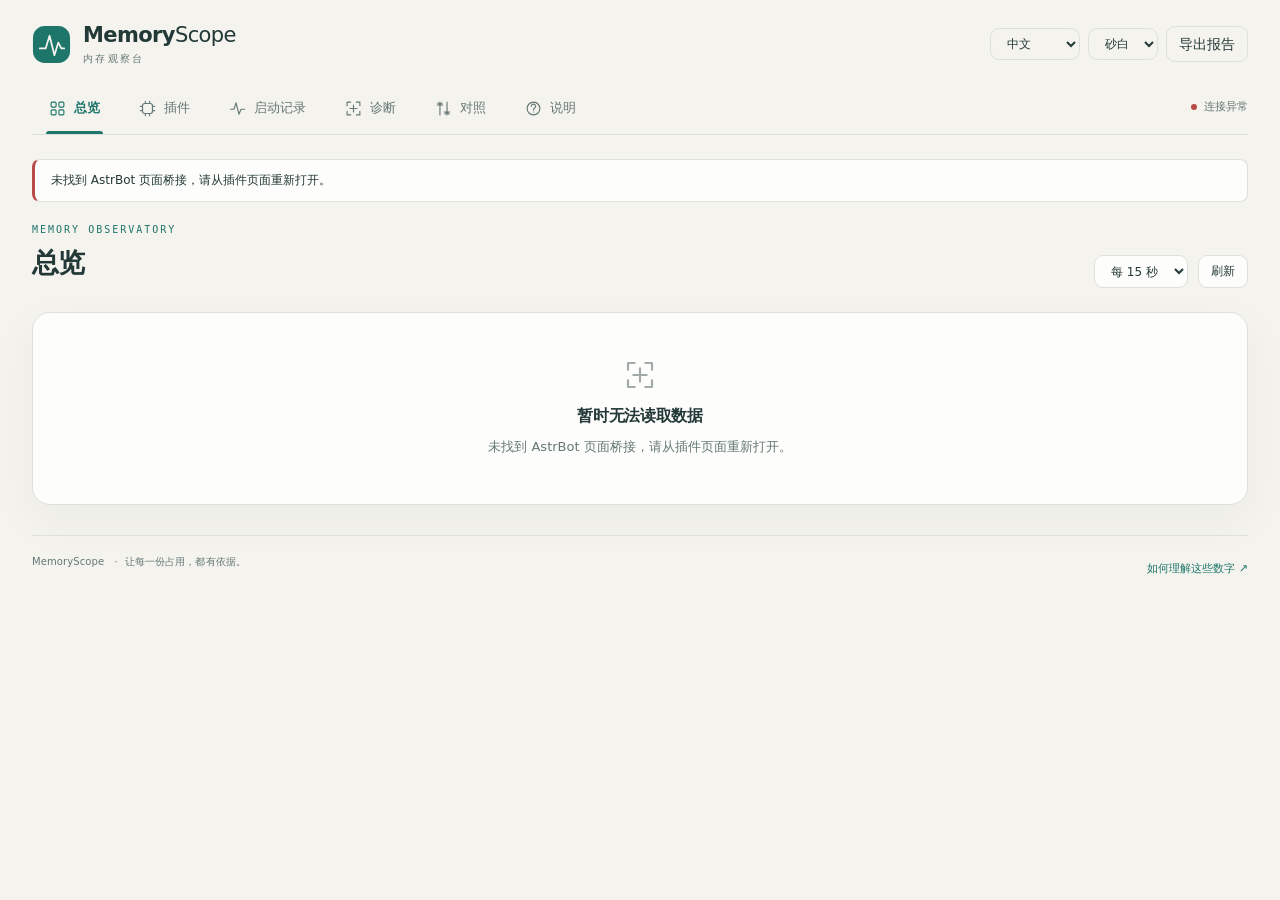
==== commit eadbed56: "Redesign MemoryScope WebUI and connect observer evidence across pages" ====
--- a/pages/memory/index.html
+++ b/pages/memory/index.html
@@ -1,298 +1,125 @@
 <!doctype html>
-<html lang="zh-CN" data-theme="dark" data-skin="dark">
-<head>
-<meta charset="utf-8" />
-<meta name="viewport" content="width=device-width, initial-scale=1" />
-<title>MemoryScope 内存观察</title>
-<link rel="stylesheet" href="./style.css" />
-</head>
-<body>
-<div class="ambient" aria-hidden="true">
-  <span class="orb orb-a"></span>
-  <span class="orb orb-b"></span>
-  <span class="orb orb-c"></span>
-</div>
-<svg class="noise" aria-hidden="true" xmlns="http://www.w3.org/2000/svg">
-  <filter id="noise-filter">
-    <feTurbulence type="fractalNoise" baseFrequency="0.8" numOctaves="3" stitchTiles="stitch" />
-  </filter>
-  <rect width="100%" height="100%" filter="url(#noise-filter)" />
-</svg>
-
-<div class="shell">
-  <header class="topbar">
-    <div class="brand">
-      <span class="mark" aria-hidden="true">
-        <svg viewBox="0 0 24 24" fill="none" stroke="currentColor" stroke-width="1.7" stroke-linecap="round" stroke-linejoin="round">
-          <rect x="4.5" y="4.5" width="15" height="15" rx="4.2" />
-          <rect x="9.2" y="9.2" width="5.6" height="5.6" rx="1.6" />
-          <path d="M12 2.4v2.1M12 19.5v2.1M2.4 12h2.1M19.5 12h2.1M7.6 2.7v1.8M16.4 2.7v1.8M7.6 19.5v1.8M16.4 19.5v1.8" />
-        </svg>
-      </span>
-      <span class="brand-text">
-        <strong id="page-title">MemoryScope 内存观察</strong>
-        <small id="page-desc">用轻量探针观察进程、插件导入成本与运行时对象</small>
-      </span>
+<html lang="zh-CN" data-scope-theme="paper">
+  <head>
+    <meta charset="utf-8" />
+    <meta name="viewport" content="width=device-width, initial-scale=1" />
+    <meta name="color-scheme" content="light dark" />
+    <title>MemoryScope · 内存观察台</title>
+    <link rel="stylesheet" href="./style.css" />
+    <script type="module" src="./app.js"></script>
+  </head>
+  <body data-mode="embedded">
+    <div class="shell">
+      <header class="topbar">
+        <a class="brand" href="#overview" aria-label="MemoryScope"
+          ><svg
+            class="brand-mark"
+            viewBox="0 0 40 40"
+            fill="none"
+            aria-hidden="true"
+          >
+            <rect x="1" y="1" width="38" height="38" rx="12" />
+            <path d="M8 24h6l4-13 5 20 4-13 3 6h3" /></svg
+          ><span
+            >Memory<span class="brand-light">Scope</span
+            ><small data-t="brand.sub">内存观察台</small></span
+          ></a
+        >
+        <div class="header-controls">
+          <label class="sr-only" for="locale" data-t="language">语言</label
+          ><select id="locale" class="compact">
+            <option value="zh-CN">中文</option>
+            <option value="en-US">English</option></select
+          ><label class="sr-only" for="theme" data-t="theme">主题</label
+          ><select id="theme" class="compact">
+            <option value="paper" data-t="theme.paper">砂白</option>
+            <option value="midnight" data-t="theme.midnight">深海</option>
+            <option value="plum" data-t="theme.plum">暮紫</option></select
+          ><button id="export" class="quiet" data-t="export">导出报告</button>
+        </div>
+      </header>
+      <div class="navrow">
+        <nav id="navigation" aria-label="页面导航"></nav>
+        <span id="connection" class="connection" role="status"
+          ><i></i><span data-t="connecting">连接中</span></span
+        >
+      </div>
+      <form id="auth" class="auth card" hidden>
+        <div>
+          <h1 data-t="auth.title">连接观察后端</h1>
+          <p data-t="auth.desc">
+            使用后端配置文件中的 token。凭据仅保留在当前页面内存。
+          </p>
+        </div>
+        <label for="token" data-t="auth.token">后端访问凭据</label>
+        <div class="inline">
+          <input
+            id="token"
+            type="password"
+            autocomplete="off"
+            required
+          /><button class="primary" data-t="connect">连接</button>
+        </div>
+      </form>
+      <div id="notice" class="notice" role="status" hidden></div>
+      <main id="workspace" tabindex="-1">
+        <div class="page-heading">
+          <div>
+            <p class="eyebrow" id="eyebrow">MEMORY OBSERVATORY</p>
+            <h1 id="page-title">总览</h1>
+            <p id="page-subtitle" class="muted"></p>
+          </div>
+          <div class="refresh-controls">
+            <span id="updated" class="muted"></span
+            ><label class="sr-only" for="autorefresh" data-t="auto"
+              >自动刷新</label
+            ><select id="autorefresh">
+              <option value="15" data-t="auto.15">每 15 秒</option>
+              <option value="60" data-t="auto.60">每 60 秒</option>
+              <option value="0" data-t="auto.off">暂停刷新</option></select
+            ><button id="refresh" data-t="refresh">刷新</button>
+          </div>
+        </div>
+        <div id="content" aria-busy="true">
+          <div class="loading" data-t="loading">正在读取数据…</div>
+        </div>
+      </main>
+      <footer>
+        <span
+          >MemoryScope <span class="footer-dot">·</span
+          ><span data-t="footer">让每一份占用，都有依据。</span></span
+        ><button data-go="guide" class="text-button" data-t="metrics.help">
+          如何理解这些数字 ↗
+        </button>
+      </footer>
     </div>
-    <nav class="nav" role="tablist" aria-label="MemoryScope">
-      <button class="nav-btn is-active" type="button" data-tab="overview" role="tab" aria-selected="true" data-i18n="tab.overview">总览</button>
-      <button class="nav-btn" type="button" data-tab="plugins" role="tab" aria-selected="false" data-i18n="tab.plugins">插件</button>
-      <button class="nav-btn" type="button" data-tab="imports" role="tab" aria-selected="false" data-i18n="tab.imports">导入成本</button>
-      <button class="nav-btn" type="button" data-tab="audit" role="tab" aria-selected="false" data-i18n="tab.audit">依赖审计</button>
-      <button class="nav-btn" type="button" data-tab="census" role="tab" aria-selected="false" data-i18n="tab.census">对象普查</button>
-      <button class="nav-btn" type="button" data-tab="alerts" role="tab" aria-selected="false"><span data-i18n="tab.alerts">告警</span><span id="alert-badge" class="badge" hidden>0</span></button>
-      <button class="nav-btn" type="button" data-tab="help" role="tab" aria-selected="false" data-i18n="tab.help">口径说明</button>
-    </nav>
-    <div class="topbar-actions">
-      <label class="field"><span id="auto-label">自动刷新</span><select id="auto-select" class="select"></select></label>
-      <label class="field"><span id="skin-label">主题</span><select id="skin-select" class="select"></select></label>
-      <button id="btn-deep" class="btn btn-ghost btn-sm" type="button" data-i18n="action.deep">引用图扫描</button>
-      <button id="btn-refresh" class="btn btn-primary btn-sm" type="button" data-i18n="action.refresh">刷新</button>
+    <div id="drawer" class="drawer-backdrop" hidden>
+      <section
+        class="drawer"
+        role="dialog"
+        aria-modal="true"
+        aria-labelledby="detail-title"
+        tabindex="-1"
+      >
+        <header class="drawer-head">
+          <span class="eyebrow">PLUGIN INSIGHT</span
+          ><button id="close-drawer" data-t="close">关闭</button>
+        </header>
+        <div id="detail"></div>
+      </section>
     </div>
-  </header>
-
-  <div id="banner" class="banner" data-level="info" hidden>
-    <span class="banner-dot" aria-hidden="true"></span>
-    <div class="banner-body">
-      <strong id="banner-title">测量说明</strong>
-      <p id="banner-text"></p>
-    </div>
-  </div>
-
-  <main class="panels">
-    <section id="panel-overview" class="panel is-active" role="tabpanel">
-      <article class="card hero">
-        <div class="hero-main">
-          <span class="eyebrow" data-i18n="hero.eyebrow">PROCESS FOOTPRINT</span>
-          <h1><span id="hero-value">—</span><em id="hero-unit"></em></h1>
-          <p id="hero-lead" class="hero-lead"></p>
-          <div id="hero-tags" class="hero-tags"></div>
+    <dialog id="confirm">
+      <form method="dialog">
+        <h2 id="confirm-title"></h2>
+        <p id="confirm-text"></p>
+        <div class="dialog-actions">
+          <button value="cancel" data-t="cancel">取消</button
+          ><button value="confirm" class="primary" data-t="continue">
+            确认执行
+          </button>
         </div>
-        <div id="hero-side" class="hero-side"></div>
-      </article>
-
-      <div id="metrics" class="metrics"></div>
-
-      <div class="dashboard-grid">
-        <article class="card trend-panel">
-          <header class="card-head">
-            <div class="card-title">
-              <h2 data-i18n="trend.title">内存足迹趋势</h2>
-              <p id="trend-caption" class="card-sub"></p>
-            </div>
-            <div class="card-actions">
-              <div id="trend-legend" class="legend"></div>
-              <button id="btn-baseline-set" class="btn btn-ghost btn-xs" type="button" data-i18n="action.baselineSet">设为基线</button>
-              <button id="btn-baseline-clear" class="btn btn-ghost btn-xs" type="button" data-i18n="action.baselineClear">清除基线</button>
-              <button id="btn-gc" class="btn btn-ghost btn-xs" type="button" data-i18n="action.gc">强制 GC</button>
-            </div>
-          </header>
-          <div id="trend-chart" class="chart"></div>
-          <div id="trend-summary" class="trend-summary"></div>
-        </article>
-        <div class="side-stack">
-          <article class="card">
-            <header class="card-head">
-              <div class="card-title">
-                <h2 data-i18n="top.title">占用最高的插件</h2>
-                <p id="top-caption" class="card-sub"></p>
-              </div>
-            </header>
-            <div id="top-bars" class="bar-list"></div>
-          </article>
-          <article class="card">
-            <header class="card-head">
-              <div class="card-title">
-                <h2 data-i18n="probe.title">探针状态</h2>
-                <p class="card-sub" data-i18n="probe.sub">默认只跑最便宜的探针；贵的那几个是手动按钮。</p>
-              </div>
-            </header>
-            <div id="probe-status" class="status-list"></div>
-          </article>
-        </div>
-      </div>
-
-      <div class="dashboard-grid grid-even">
-        <article class="card">
-          <header class="card-head">
-            <div class="card-title">
-              <h2 data-i18n="attribution.title">归因构成</h2>
-              <p id="attribution-caption" class="card-sub"></p>
-            </div>
-          </header>
-          <div id="attribution-stack" class="stack-bar"></div>
-          <div id="attribution-grid" class="mini-grid"></div>
-        </article>
-        <article class="card">
-          <header class="card-head">
-            <div class="card-title">
-              <h2 data-i18n="breakdown.title">对象普查来源</h2>
-              <p id="breakdown-hint" class="card-sub"></p>
-            </div>
-          </header>
-          <div id="breakdown-bars" class="bar-list"></div>
-        </article>
-      </div>
-    </section>
-
-    <section id="panel-plugins" class="panel" role="tabpanel">
-      <article class="card">
-        <header class="card-head">
-          <div class="card-title">
-            <h2 data-i18n="tab.plugins">插件</h2>
-            <p id="plugin-hint" class="card-sub"></p>
-          </div>
-          <div class="card-actions">
-            <input id="search" class="input" type="search" autocomplete="off" spellcheck="false" placeholder="搜索插件名…" />
-            <span id="plugin-count" class="pill info"></span>
-            <span id="census-state" class="pill"></span>
-            <span id="deep-state" class="pill"></span>
-          </div>
-        </header>
-        <div class="table-wrap">
-          <table class="table">
-            <thead><tr id="plugin-head"></tr></thead>
-            <tbody id="plugin-body"></tbody>
-          </table>
-        </div>
-      </article>
-    </section>
-
-    <section id="panel-imports" class="panel" role="tabpanel">
-      <div id="import-cards" class="metrics metrics-3"></div>
-      <article class="card">
-        <header class="card-head">
-          <div class="card-title">
-            <h2 data-i18n="imports.packageTitle">第三方包</h2>
-            <p id="package-hint" class="card-sub"></p>
-          </div>
-        </header>
-        <div class="table-wrap">
-          <table class="table">
-            <thead><tr id="package-head"></tr></thead>
-            <tbody id="package-body"></tbody>
-          </table>
-        </div>
-      </article>
-      <article class="card">
-        <header class="card-head">
-          <div class="card-title">
-            <h2 data-i18n="imports.pluginTitle">按插件分摊</h2>
-            <p class="card-sub" data-i18n="imports.pluginSub">导入成本是启动期 RSS 差分，不等于当前独占内存。</p>
-          </div>
-        </header>
-        <div class="table-wrap">
-          <table class="table">
-            <thead><tr id="import-plugin-head"></tr></thead>
-            <tbody id="import-plugin-body"></tbody>
-          </table>
-        </div>
-      </article>
-    </section>
-
-    <section id="panel-audit" class="panel" role="tabpanel">
-      <article class="card">
-        <header class="card-head">
-          <div class="card-title">
-            <h2 data-i18n="tab.audit">依赖审计</h2>
-            <p id="audit-summary" class="card-sub"></p>
-          </div>
-          <div class="card-actions">
-            <button id="btn-audit" class="btn btn-primary btn-sm" type="button" data-i18n="action.audit">运行审计</button>
-          </div>
-        </header>
-        <div class="table-wrap">
-          <table class="table">
-            <thead><tr id="audit-head"></tr></thead>
-            <tbody id="audit-body"></tbody>
-          </table>
-        </div>
-        <p id="audit-unknown" class="callout" hidden></p>
-      </article>
-    </section>
-
-    <section id="panel-census" class="panel" role="tabpanel">
-      <article class="card">
-        <header class="card-head">
-          <div class="card-title">
-            <h2 data-i18n="tab.census">对象普查</h2>
-            <p id="census-summary" class="card-sub"></p>
-          </div>
-          <div class="card-actions">
-            <button id="btn-census" class="btn btn-primary btn-sm" type="button" data-i18n="action.census">运行普查</button>
-          </div>
-        </header>
-        <p id="census-warning" class="callout callout-warn"></p>
-      </article>
-      <div class="dashboard-grid grid-even">
-        <article class="card">
-          <header class="card-head">
-            <div class="card-title">
-              <h2 data-i18n="census.byPlugin">按插件</h2>
-              <p class="card-sub" data-i18n="census.byPluginSub">按类型所属模块归属的浅层大小。</p>
-            </div>
-          </header>
-          <div id="census-plugin-bars" class="bar-list tall"></div>
-        </article>
-        <article class="card">
-          <header class="card-head">
-            <div class="card-title">
-              <h2 data-i18n="census.byBucket">其他来源</h2>
-              <p class="card-sub" data-i18n="census.byBucketSub">无法归属到插件的对象按来源聚合。</p>
-            </div>
-          </header>
-          <div id="census-bucket-bars" class="bar-list tall"></div>
-        </article>
-      </div>
-    </section>
-
-    <section id="panel-alerts" class="panel" role="tabpanel">
-      <article class="card">
-        <header class="card-head">
-          <div class="card-title">
-            <h2 data-i18n="tab.alerts">告警</h2>
-            <p id="alerts-summary" class="card-sub"></p>
-          </div>
-        </header>
-        <div id="alerts" class="alert-list"></div>
-      </article>
-    </section>
-
-    <section id="panel-help" class="panel" role="tabpanel">
-      <article class="card">
-        <header class="card-head">
-          <div class="card-title">
-            <h2 data-i18n="help.title">指标口径</h2>
-            <p class="card-sub" data-i18n="help.sub">每个数字都写清楚它到底测了什么，以及它测不到什么。</p>
-          </div>
-        </header>
-        <dl id="help-list" class="help-list"></dl>
-      </article>
-      <article class="card">
-        <header class="card-head">
-          <div class="card-title">
-            <h2 data-i18n="help.safetyTitle">在小机器上的注意事项</h2>
-            <p class="card-sub" data-i18n="help.safetySub">这个插件默认不做任何会拖慢 AstrBot 的事。</p>
-          </div>
-        </header>
-        <ul id="safety-list" class="safety-list"></ul>
-      </article>
-    </section>
-  </main>
-</div>
-
-<div id="drawer" class="drawer" hidden>
-  <div class="drawer-scrim" data-close="1"></div>
-  <aside class="drawer-body" role="dialog" aria-modal="true" aria-labelledby="drawer-title">
-    <header class="drawer-head">
-      <h2 id="drawer-title">插件详情</h2>
-      <button id="drawer-close" class="btn btn-ghost btn-sm" type="button" data-i18n="action.close">关闭</button>
-    </header>
-    <div id="drawer-content" class="drawer-content"></div>
-  </aside>
-</div>
-
-<div id="toast" class="toast" data-kind="ok" hidden></div>
-<script type="module" src="./app.js"></script>
-</body>
+      </form>
+    </dialog>
+    <div id="toast" class="toast" role="status" hidden></div>
+  </body>
 </html>
--- a/pages/memory/style.css
+++ b/pages/memory/style.css
@@ -1,332 +1,1436 @@
-/* MemoryScope dashboard skin.  Dependency-free, single stylesheet, no build step.
-   Layout is driven by CSS grid and custom properties so the whole palette can be
-   swapped by flipping :root[data-theme]. */
+/* Original MemoryScope design: mineral accents and a data-first workspace. */
+:root {
+  color-scheme: light;
+  --bg: #f4f3ee;
+  --surface: #fdfdfb;
+  --soft: #eeeee8;
+  --hover: #e6ebe6;
+  --ink: #233937;
+  --muted: #657874;
+  --line: #dce2db;
+  --accent: #1e766b;
+  --accent-soft: #e4f0ea;
+  --secondary: #c48756;
+  --warn: #a45b27;
+  --bad: #b94b48;
+  --shadow: 0 16px 50px #2037310a;
+  --chart-fill: #1e766b12;
+  --radius: 18px;
+  --sans: Inter, "Segoe UI", "Microsoft YaHei", system-ui, sans-serif;
+  --mono: "Cascadia Code", "SFMono-Regular", Consolas, monospace;
+}
+:root[data-scope-theme="midnight"] {
+  color-scheme: dark;
+  --bg: #10191f;
+  --surface: #17242c;
+  --soft: #1c2c35;
+  --hover: #253943;
+  --ink: #e2ebea;
+  --muted: #99adb3;
+  --line: #2b3c45;
+  --accent: #83d2bf;
+  --accent-soft: #223c3c;
+  --secondary: #e8b884;
+  --warn: #efb07b;
+  --bad: #f69891;
+  --shadow: 0 16px 50px #02090e20;
+  --chart-fill: #83d2bf14;
+}
+:root[data-scope-theme="plum"] {
+  color-scheme: dark;
+  --bg: #1c1924;
+  --surface: #282332;
+  --soft: #302a3c;
+  --hover: #3b3349;
+  --ink: #f0e8ef;
+  --muted: #b6a8bf;
+  --line: #41374d;
+  --accent: #d0b1e9;
+  --accent-soft: #3b304d;
+  --secondary: #eeb29f;
+  --warn: #efbd87;
+  --bad: #ffa1b7;
+  --shadow: 0 16px 50px #110b1d20;
+  --chart-fill: #d0b1e912;
+}
+* {
+  box-sizing: border-box;
+}
+body {
+  margin: 0;
+  background: var(--bg);
+  color: var(--ink);
+  font: 14px/1.6 var(--sans);
+}
+[hidden] {
+  display: none !important;
+}
+button,
+input,
+select {
+  font: inherit;
+  color: inherit;
+}
+button,
+select,
+input {
+  border: 1px solid var(--line);
+  border-radius: 9px;
+  background: var(--surface);
+  min-height: 36px;
+  padding: 6px 12px;
+}
+button,
+select {
+  cursor: pointer;
+}
+button:hover {
+  background: var(--hover);
+  border-color: var(--muted);
+}
+button:disabled {
+  cursor: not-allowed;
+  opacity: 0.45;
+}
+button:focus-visible,
+input:focus-visible,
+select:focus-visible,
+a:focus-visible,
+[tabindex]:focus-visible {
+  outline: 2px solid var(--accent);
+  outline-offset: 3px;
+}
+button.primary {
+  background: var(--accent);
+  border-color: var(--accent);
+  color: var(--bg);
+  font-weight: 650;
+}
+button.quiet {
+  background: transparent;
+}
+button.text-button {
+  border: 0;
+  background: none;
+  padding: 0;
+  min-height: 30px;
+  color: var(--accent);
+}
+a {
+  color: var(--accent);
+}
+h1,
+h2,
+h3,
+p {
+  margin: 0;
+}
+h1 {
+  font-size: 27px;
+  font-weight: 650;
+  letter-spacing: -0.8px;
+  line-height: 1.3;
+}
+h2 {
+  font-size: 16px;
+  font-weight: 650;
+  letter-spacing: -0.3px;
+}
+h3 {
+  font-size: 14px;
+}
+p + p {
+  margin-top: 10px;
+}
+small,
+.muted {
+  color: var(--muted);
+}
+small {
+  font-size: 12px;
+}
+.mono {
+  font-family: var(--mono);
+  font-variant-numeric: tabular-nums;
+}
+.num {
+  font-variant-numeric: tabular-nums;
+  white-space: nowrap;
+}
+.sr-only {
+  position: absolute;
+  width: 1px;
+  height: 1px;
+  padding: 0;
+  overflow: hidden;
+  clip: rect(0, 0, 0, 0);
+  white-space: nowrap;
+}
+.shell {
+  max-width: 1640px;
+  margin: auto;
+  padding: 0 32px;
+}
+.topbar {
+  display: flex;
+  align-items: center;
+  justify-content: space-between;
+  gap: 16px;
+  padding: 23px 0 21px;
+}
+.brand {
+  display: flex;
+  gap: 12px;
+  align-items: center;
+  color: var(--ink);
+  text-decoration: none;
+  font-size: 21px;
+  line-height: 1.2;
+  font-weight: 700;
+  letter-spacing: -0.6px;
+}
+.brand-light {
+  font-weight: 400;
+}
+.brand small {
+  display: block;
+  font-size: 10px;
+  letter-spacing: 2.3px;
+  margin-top: 5px;
+  font-weight: 500;
+}
+.brand-mark {
+  width: 39px;
+  height: 39px;
+  flex-shrink: 0;
+}
+.brand-mark rect {
+  fill: var(--accent);
+}
+.brand-mark path {
+  stroke: var(--bg);
+  stroke-width: 1.8;
+  stroke-linecap: round;
+  stroke-linejoin: round;
+}
+.header-controls,
+.inline,
+.refresh-controls,
+.toolbar,
+.pills,
+.card-head,
+.row-between {
+  display: flex;
+  align-items: center;
+  gap: 10px;
+}
+.header-controls {
+  gap: 8px;
+}
+.compact {
+  min-height: 32px;
+  font-size: 12px;
+  background: transparent;
+}
+.navrow {
+  display: flex;
+  align-items: center;
+  justify-content: space-between;
+  gap: 12px;
+  border-bottom: 1px solid var(--line);
+  margin-bottom: 24px;
+}
+nav {
+  display: flex;
+  gap: 5px;
+  overflow-x: auto;
+  scrollbar-width: none;
+}
+nav button {
+  position: relative;
+  display: flex;
+  align-items: center;
+  gap: 8px;
+  background: none;
+  border: none;
+  border-radius: 0;
+  white-space: nowrap;
+  padding: 12px 17px 15px;
+  color: var(--muted);
+  font-size: 13px;
+}
+nav button:hover {
+  background: transparent;
+  color: var(--ink);
+}
+nav button[aria-current="page"] {
+  color: var(--accent);
+  font-weight: 650;
+}
+nav button[aria-current="page"]:after {
+  content: "";
+  height: 3px;
+  position: absolute;
+  bottom: 0;
+  left: 14px;
+  right: 14px;
+  background: var(--accent);
+  border-radius: 3px 3px 0 0;
+}
+.icon {
+  height: 17px;
+  width: 17px;
+  vertical-align: middle;
+  stroke: currentColor;
+  stroke-width: 1.6;
+  fill: none;
+  stroke-linecap: round;
+  stroke-linejoin: round;
+}
+.connection {
+  display: flex;
+  align-items: center;
+  gap: 7px;
+  font-size: 11px;
+  white-space: nowrap;
+  color: var(--muted);
+  padding-bottom: 6px;
+}
+.connection i,
+.dot {
+  width: 6px;
+  height: 6px;
+  border-radius: 50%;
+  background: var(--accent);
+  display: inline-block;
+}
+.connection.error i {
+  background: var(--bad);
+}
+.connection.pending i {
+  background: var(--warn);
+}
+.page-heading {
+  display: flex;
+  justify-content: space-between;
+  align-items: flex-end;
+  gap: 18px;
+  margin: 0 0 24px;
+}
+.page-heading .muted {
+  font-size: 12px;
+  margin-top: 8px;
+}
+.eyebrow {
+  font: 10px/1.6 var(--mono);
+  letter-spacing: 2px;
+  color: var(--accent);
+  margin-bottom: 7px;
+}
+.refresh-controls {
+  flex-shrink: 0;
+}
+.refresh-controls .muted {
+  margin: 0;
+  font-size: 11px;
+}
+.refresh-controls select,
+.refresh-controls button {
+  font-size: 12px;
+  min-height: 33px;
+}
+.card {
+  background: var(--surface);
+  border: 1px solid var(--line);
+  border-radius: var(--radius);
+  box-shadow: var(--shadow);
+  min-width: 0;
+}
+.card-head {
+  padding: 21px 23px 14px;
+  justify-content: space-between;
+  flex-wrap: wrap;
+}
+.card-head small {
+  display: block;
+  margin-top: 3px;
+}
+.card-body {
+  padding: 0 23px 22px;
+}
+.metrics {
+  display: grid;
+  grid-template-columns: repeat(4, minmax(0, 1fr));
+  gap: 14px;
+  margin-bottom: 18px;
+}
+.metric {
+  padding: 18px 21px 15px;
+  position: relative;
+  overflow: hidden;
+}
+.metric-label {
+  font-size: 12px;
+  color: var(--muted);
+  display: flex;
+  justify-content: space-between;
+  gap: 8px;
+}
+.metric-label .icon {
+  opacity: 0.65;
+}
+.metric-value {
+  font-family: var(--mono);
+  font-size: 29px;
+  letter-spacing: -1.6px;
+  line-height: 1.5;
+  margin-top: 7px;
+  font-weight: 500;
+}
+.metric-value .unit {
+  font-size: 13px;
+  letter-spacing: 0;
+  color: var(--muted);
+  margin-left: 5px;
+}
+.metric-note {
+  font-size: 11px;
+  color: var(--muted);
+  min-height: 18px;
+}
+.overview-grid {
+  display: grid;
+  grid-template-columns: minmax(0, 2.55fr) minmax(260px, 1fr);
+  gap: 18px;
+  margin-bottom: 18px;
+}
+.chart-card {
+  overflow: hidden;
+}
+.chart-toolbar {
+  padding: 0 23px;
+  display: flex;
+  justify-content: space-between;
+  gap: 10px;
+  flex-wrap: wrap;
+}
+.pills {
+  gap: 2px;
+  padding: 3px;
+  background: var(--soft);
+  border-radius: 9px;
+  width: max-content;
+  max-width: 100%;
+}
+.pills button {
+  border: 0;
+  background: none;
+  min-height: 28px;
+  font-size: 11px;
+  padding: 4px 11px;
+  white-space: nowrap;
+}
+.pills button[aria-pressed="true"] {
+  background: var(--surface);
+  box-shadow: 0 1px 4px #0000000e;
+  color: var(--accent);
+}
+.chart-toolbar select {
+  font-size: 11px;
+  min-height: 30px;
+  max-width: 100%;
+}
+.chart-options {
+  display: flex;
+  align-items: center;
+  gap: 9px;
+  color: var(--muted);
+  font-size: 11px;
+}
+.chart-options input {
+  min-height: 0;
+  accent-color: var(--accent);
+  margin: 0 4px 0 0;
+}
+.chart-options label {
+  display: flex;
+  align-items: center;
+}
+.trend {
+  position: relative;
+  margin: 10px 10px 0;
+  min-width: 0;
+  user-select: none;
+}
+.trend svg {
+  width: 100%;
+  height: 310px;
+  display: block;
+  touch-action: pan-y;
+}
+.chart-axis {
+  font: 11px var(--sans);
+  fill: var(--muted);
+}
+.chart-grid {
+  stroke: var(--line);
+  stroke-dasharray: 3 5;
+}
+.chart-line {
+  fill: none;
+  stroke: var(--accent);
+  stroke-width: 2.3;
+  stroke-linejoin: round;
+  stroke-linecap: round;
+}
+.chart-area {
+  fill: var(--chart-fill);
+}
+.chart-marker {
+  fill: var(--accent);
+  stroke: var(--surface);
+  stroke-width: 3;
+}
+.chart-cross {
+  stroke: var(--muted);
+  stroke-width: 1;
+  stroke-dasharray: 4 4;
+}
+.chart-selection {
+  fill: var(--accent);
+  opacity: 0.13;
+}
+.chart-tip {
+  position: absolute;
+  z-index: 2;
+  pointer-events: none;
+  background: var(--ink);
+  color: var(--bg);
+  border-radius: 9px;
+  box-shadow: var(--shadow);
+  padding: 10px 14px;
+  font: 12px var(--mono);
+  min-width: 150px;
+  top: 12px;
+}
+.chart-tip small {
+  color: inherit;
+  opacity: 0.75;
+  display: block;
+  font: 10px var(--sans);
+  margin-bottom: 5px;
+}
+.chart-empty {
+  height: 270px;
+  display: flex;
+  flex-direction: column;
+  align-items: center;
+  justify-content: center;
+  color: var(--muted);
+  gap: 8px;
+  text-align: center;
+  padding: 24px;
+}
+.chart-summary {
+  border-top: 1px solid var(--line);
+  display: grid;
+  grid-template-columns: repeat(3, 1fr);
+  padding: 14px 23px;
+  gap: 10px;
+}
+.chart-summary span {
+  display: block;
+  font-size: 10px;
+  color: var(--muted);
+}
+.chart-summary strong {
+  font: 14px var(--mono);
+  display: block;
+  margin-top: 3px;
+}
+.chart-hint {
+  font-size: 10px;
+  color: var(--muted);
+  margin: 0 23px 12px;
+}
+.insight-head {
+  padding: 23px 23px 18px;
+  border-bottom: 1px solid var(--line);
+}
+.insight-head h2 {
+  font-size: 20px;
+  margin: 5px 0 7px;
+  font-weight: 500;
+}
+.insight-head p {
+  font-size: 12px;
+  color: var(--muted);
+}
+.insight-metrics {
+  display: grid;
+  gap: 15px;
+  padding: 20px 23px;
+}
+.stat-row {
+  display: flex;
+  align-items: center;
+  justify-content: space-between;
+  gap: 8px;
+  font-size: 12px;
+}
+.stat-row span {
+  color: var(--muted);
+}
+.stat-row strong {
+  font-family: var(--mono);
+  font-size: 12px;
+  font-weight: 500;
+}
+.meter {
+  height: 5px;
+  background: var(--soft);
+  border-radius: 3px;
+  overflow: hidden;
+  margin-top: 9px;
+}
+.meter span {
+  display: block;
+  height: 100%;
+  background: var(--accent);
+  border-radius: 3px;
+}
+.insight-foot {
+  padding: 15px 23px;
+  border-top: 1px solid var(--line);
+  font-size: 11px;
+  color: var(--muted);
+}
+.insight-foot button {
+  font-size: 11px;
+}
+.two-col {
+  display: grid;
+  grid-template-columns: repeat(2, minmax(0, 1fr));
+  gap: 18px;
+  margin-bottom: 18px;
+}
+.table-wrap {
+  overflow-x: auto;
+  scrollbar-width: thin;
+  max-width: 100%;
+  border-radius: 0 0 var(--radius) var(--radius);
+}
+table {
+  width: 100%;
+  border-collapse: collapse;
+  font-size: 12px;
+  text-align: left;
+}
+th {
+  font-size: 10px;
+  letter-spacing: 0.3px;
+  font-weight: 500;
+  color: var(--muted);
+  background: var(--soft);
+  white-space: nowrap;
+}
+th,
+td {
+  padding: 13px 20px;
+  border-bottom: 1px solid var(--line);
+}
+td {
+  vertical-align: middle;
+}
+tbody tr:last-child td {
+  border-bottom: none;
+}
+tbody tr:hover {
+  background: var(--soft);
+}
+td.right,
+th.right {
+  text-align: right;
+}
+td .sub {
+  display: block;
+  color: var(--muted);
+  font: 10px var(--mono);
+  margin-top: 3px;
+  max-width: 360px;
+  overflow: hidden;
+  text-overflow: ellipsis;
+  white-space: nowrap;
+}
+.plugin-link {
+  border: 0;
+  padding: 0;
+  background: none;
+  color: var(--ink);
+  font-weight: 600;
+  min-height: 26px;
+  max-width: 300px;
+  overflow: hidden;
+  text-overflow: ellipsis;
+  white-space: nowrap;
+  display: block;
+  text-align: left;
+}
+.plugin-link:hover {
+  background: none;
+  color: var(--accent);
+}
+.tag {
+  display: inline-flex;
+  gap: 5px;
+  align-items: center;
+  background: var(--accent-soft);
+  color: var(--accent);
+  font-size: 10px;
+  padding: 3px 8px;
+  border-radius: 5px;
+  white-space: nowrap;
+}
+.tag.neutral {
+  color: var(--muted);
+  background: var(--soft);
+}
+.tag.warn {
+  color: var(--warn);
+  background: var(--soft);
+}
+.tag.bad {
+  color: var(--bad);
+  background: var(--soft);
+}
+.bar-cell {
+  min-width: 160px;
+}
+.mini-track {
+  display: block;
+  max-width: 120px;
+  height: 3px;
+  margin-top: 6px;
+  background: var(--soft);
+  border-radius: 3px;
+}
+.mini-track span {
+  display: block;
+  height: 100%;
+  background: var(--accent);
+  border-radius: 3px;
+}
+.toolbar {
+  justify-content: space-between;
+  flex-wrap: wrap;
+  margin-bottom: 16px;
+}
+.toolbar input[type="search"] {
+  width: 280px;
+  max-width: 100%;
+  background: var(--surface);
+}
+.toolbar .inline {
+  flex-wrap: wrap;
+}
+.notice {
+  border: 1px solid var(--line);
+  border-left: 3px solid var(--warn);
+  background: var(--surface);
+  padding: 11px 16px;
+  margin-bottom: 20px;
+  border-radius: 8px;
+  font-size: 12px;
+  overflow-wrap: anywhere;
+}
+.notice.error {
+  border-left-color: var(--bad);
+}
+.notice button {
+  font-size: 11px;
+  margin-left: 12px;
+  min-height: 28px;
+}
+.empty {
+  padding: 46px 22px;
+  text-align: center;
+  color: var(--muted);
+  font-size: 13px;
+}
+.empty h2 {
+  color: var(--ink);
+  margin-bottom: 8px;
+}
+.empty .icon {
+  width: 32px;
+  height: 32px;
+  opacity: 0.6;
+  margin-bottom: 12px;
+}
+.empty button {
+  margin-top: 17px;
+}
+.loading {
+  padding: 80px 20px;
+  text-align: center;
+  color: var(--muted);
+  animation: breathe 1.3s ease-in-out infinite alternate;
+}
+@keyframes breathe {
+  to {
+    opacity: 0.4;
+  }
+}
+.section-gap {
+  margin-top: 18px;
+}
+.data-note {
+  font-size: 11px;
+  color: var(--muted);
+  margin: 12px 2px;
+}
+.diagnostic-grid {
+  display: grid;
+  grid-template-columns: repeat(3, minmax(0, 1fr));
+  gap: 16px;
+  margin-bottom: 18px;
+}
+.tool-card {
+  padding: 23px;
+  display: flex;
+  flex-direction: column;
+  gap: 12px;
+  align-items: flex-start;
+}
+.tool-card .tool-icon {
+  height: 36px;
+  width: 36px;
+  display: grid;
+  place-items: center;
+  background: var(--accent-soft);
+  border-radius: 10px;
+  color: var(--accent);
+}
+.tool-card p {
+  font-size: 12px;
+  color: var(--muted);
+  flex: 1;
+}
+.tool-card button {
+  font-size: 12px;
+}
+.tool-status {
+  font: 11px var(--mono);
+  color: var(--muted);
+}
+.scan-result {
+  padding: 18px 23px;
+  border-bottom: 1px solid var(--line);
+}
+.scan-result p {
+  color: var(--muted);
+  font-size: 12px;
+}
+.guide-grid {
+  display: grid;
+  grid-template-columns: repeat(2, minmax(0, 1fr));
+  gap: 18px;
+}
+.guide-card {
+  padding: 26px;
+}
+.guide-card h2 {
+  margin-bottom: 12px;
+}
+.guide-card p,
+.guide-card li {
+  color: var(--muted);
+  font-size: 13px;
+}
+.guide-card .eyebrow {
+  font-size: 11px;
+  margin-bottom: 10px;
+}
+.guide-card li + li {
+  margin-top: 10px;
+}
+.form-grid {
+  display: grid;
+  grid-template-columns: repeat(2, minmax(0, 1fr));
+  gap: 16px;
+}
+.field {
+  display: flex;
+  flex-direction: column;
+  gap: 7px;
+  font-size: 12px;
+}
+.field select,
+.field input {
+  width: 100%;
+  min-width: 0;
+}
+.checkline {
+  display: flex;
+  align-items: flex-start;
+  gap: 10px;
+  font-size: 12px;
+  margin: 18px 0;
+}
+.checkline input {
+  min-height: 0;
+  margin-top: 5px;
+  accent-color: var(--accent);
+}
+.experiment-history .card-body {
+  max-height: 650px;
+  overflow: auto;
+}
+.job {
+  padding: 17px 0;
+  border-bottom: 1px solid var(--line);
+}
+.job:first-child {
+  padding-top: 0;
+}
+.job p {
+  font-size: 12px;
+  margin-top: 8px;
+  overflow-wrap: anywhere;
+}
+.job .mono {
+  font-size: 11px;
+}
+.job strong {
+  font: 20px var(--mono);
+}
+.timeline {
+  display: flex;
+  gap: 4px;
+  align-items: center;
+  margin: 13px 0;
+}
+.timeline span {
+  background: var(--soft);
+  border-radius: 5px;
+  padding: 7px 9px;
+  font: 11px var(--mono);
+}
+.timeline span:nth-child(even) {
+  color: var(--secondary);
+}
+.auth {
+  max-width: 600px;
+  margin: 48px auto;
+  padding: 28px;
+}
+.auth p {
+  margin: 10px 0 24px;
+  color: var(--muted);
+}
+.auth label {
+  font-size: 12px;
+  display: block;
+  margin-bottom: 8px;
+}
+.auth input {
+  width: 100%;
+  min-width: 0;
+}
+.auth h1 {
+  font-size: 23px;
+}
+footer {
+  display: flex;
+  justify-content: space-between;
+  gap: 16px;
+  font-size: 10px;
+  color: var(--muted);
+  border-top: 1px solid var(--line);
+  margin-top: 30px;
+  padding: 18px 0 23px;
+  letter-spacing: 0.1px;
+}
+.footer-dot {
+  padding: 0 7px;
+}
+footer button {
+  font-size: 11px;
+}
+.drawer-backdrop {
+  position: fixed;
+  inset: 0;
+  background: #0a151960;
+  backdrop-filter: blur(4px);
+  z-index: 20;
+  display: flex;
+  justify-content: flex-end;
+}
+.drawer {
+  width: 620px;
+  max-width: 100%;
+  height: 100%;
+  overflow: auto;
+  background: var(--surface);
+  padding: 27px;
+  border-left: 1px solid var(--line);
+  box-shadow: -20px 0 70px #0002;
+}
+.drawer-head {
+  display: flex;
+  align-items: center;
+  justify-content: space-between;
+  margin-bottom: 25px;
+}
+.drawer h1 {
+  font-size: 23px;
+  overflow-wrap: anywhere;
+}
+.drawer h2 {
+  margin: 26px 0 12px;
+}
+.drawer .metrics {
+  grid-template-columns: repeat(2, minmax(0, 1fr));
+  margin-top: 23px;
+}
+.drawer .metric {
+  box-shadow: none;
+  background: var(--soft);
+  border: 0;
+}
+.drawer .metric-value {
+  font-size: 23px;
+}
+.drawer .table-wrap {
+  border: 1px solid var(--line);
+  border-radius: 12px;
+}
+.drawer td,
+.drawer th {
+  padding: 12px;
+}
+.drawer .identity {
+  font-size: 11px;
+  overflow-wrap: anywhere;
+  margin-top: 7px;
+}
+.package-list {
+  display: flex;
+  gap: 6px;
+  flex-wrap: wrap;
+}
+.package-list span {
+  font-family: var(--mono);
+  font-size: 11px;
+  padding: 4px 7px;
+  background: var(--soft);
+  border-radius: 5px;
+}
+dialog {
+  border: 1px solid var(--line);
+  border-radius: 18px;
+  max-width: 460px;
+  width: calc(100% - 40px);
+  padding: 28px;
+  background: var(--surface);
+  color: var(--ink);
+  box-shadow: var(--shadow);
+}
+dialog::backdrop {
+  background: #0a151970;
+  backdrop-filter: blur(3px);
+}
+dialog p {
+  margin: 16px 0 24px;
+  font-size: 13px;
+  color: var(--muted);
+}
+.dialog-actions {
+  display: flex;
+  justify-content: flex-end;
+  gap: 8px;
+}
+.toast {
+  position: fixed;
+  bottom: 25px;
+  left: 50%;
+  transform: translateX(-50%);
+  background: var(--ink);
+  color: var(--bg);
+  padding: 11px 20px;
+  border-radius: 10px;
+  z-index: 30;
+  box-shadow: var(--shadow);
+  max-width: calc(100% - 30px);
+  font-size: 12px;
+  overflow-wrap: anywhere;
+}
+pre {
+  white-space: pre-wrap;
+  overflow-wrap: anywhere;
+  max-height: 400px;
+  overflow: auto;
+  background: var(--soft);
+  border-radius: 9px;
+  padding: 14px;
+  font: 11px/1.7 var(--mono);
+}
+details summary {
+  cursor: pointer;
+  color: var(--muted);
+  font-size: 12px;
+  padding: 10px 0;
+}
+.busy {
+  opacity: 0.6;
+  pointer-events: none;
+}
+.status-heading {
+  display: flex;
+  align-items: center;
+  gap: 9px;
+}
+.status-heading .dot {
+  box-shadow: 0 0 0 5px var(--accent-soft);
+}
+.status-heading .dot.bad {
+  background: var(--bad);
+}
+@media (min-width: 1450px) {
+  .trend svg {
+    height: 340px;
+  }
+  .metric-value {
+    font-size: 32px;
+  }
+  .metrics {
+    gap: 18px;
+  }
+  .page-heading {
+    margin-bottom: 27px;
+  }
+}
+@media (max-width: 1100px) {
+  .shell {
+    padding: 0 22px;
+  }
+  .overview-grid {
+    grid-template-columns: minmax(0, 1fr) 260px;
+  }
+  .refresh-controls #updated {
+    display: none;
+  }
+  nav button {
+    padding-left: 12px;
+    padding-right: 12px;
+  }
+  .metric {
+    padding: 16px;
+  }
+  .metric-value {
+    font-size: 25px;
+  }
+  .two-col {
+    grid-template-columns: 1fr;
+  }
+  .diagnostic-grid {
+    gap: 10px;
+  }
+  .tool-card {
+    padding: 20px;
+  }
+}
+@media (max-width: 800px) {
+  .overview-grid {
+    grid-template-columns: 1fr;
+  }
+  .insight-card {
+    display: grid;
+    grid-template-columns: 1fr 1fr;
+  }
+  .insight-head {
+    border-bottom: 0;
+  }
+  .insight-metrics {
+    padding-left: 0;
+  }
+  .insight-foot {
+    grid-column: 1/-1;
+  }
+  .metrics {
+    gap: 10px;
+  }
+  .metric-value {
+    font-size: 23px;
+  }
+  .connection {
+    display: none;
+  }
+  .navrow nav {
+    width: 100%;
+  }
+  .navrow nav button {
+    flex: 1;
+    justify-content: center;
+  }
+  .page-heading {
+    align-items: flex-start;
+  }
+  .refresh-controls {
+    flex-wrap: wrap;
+    justify-content: flex-end;
+    max-width: 190px;
+  }
+  .diagnostic-grid {
+    grid-template-columns: 1fr;
+  }
+  .tool-card {
+    display: grid;
+    grid-template-columns: 1fr auto;
+    gap: 10px;
+  }
+  .tool-card .tool-icon {
+    display: none;
+  }
+  .tool-card p {
+    grid-column: 1/-1;
+    grid-row: 2;
+  }
+  .tool-card button {
+    grid-column: 2;
+    grid-row: 1;
+  }
+  .guide-grid {
+    grid-template-columns: 1fr;
+  }
+  .metric-note {
+    font-size: 10px;
+  }
+}
+@media (max-width: 560px) {
+  .shell {
+    padding: 0 14px;
+  }
+  .topbar {
+    padding: 18px 0 14px;
+    gap: 10px;
+  }
+  .brand {
+    font-size: 18px;
+    gap: 8px;
+  }
+  .brand-mark {
+    width: 32px;
+    height: 32px;
+  }
+  .brand small {
+    font-size: 9px;
+    letter-spacing: 1.5px;
+  }
+  .header-controls {
+    gap: 5px;
+  }
+  .header-controls select {
+    padding: 4px;
+    font-size: 10px;
+  }
+  .header-controls #export {
+    display: none;
+  }
+  .navrow {
+    margin-bottom: 20px;
+  }
+  nav {
+    gap: 0;
+  }
+  nav button {
+    font-size: 11px;
+    gap: 5px;
+    padding: 11px 9px;
+  }
+  nav .icon {
+    display: none;
+  }
+  .page-heading {
+    gap: 8px;
+    margin-bottom: 19px;
+  }
+  h1 {
+    font-size: 23px;
+  }
+  .page-heading .muted {
+    max-width: 215px;
+    font-size: 11px;
+  }
+  .eyebrow {
+    font-size: 8px;
+    letter-spacing: 1.5px;
+  }
+  .refresh-controls {
+    gap: 5px;
+    max-width: 145px;
+    align-self: center;
+  }
+  .refresh-controls select,
+  .refresh-controls button {
+    font-size: 10px;
+    padding: 4px 7px;
+    min-height: 30px;
+  }
+  .metrics {
+    grid-template-columns: repeat(2, minmax(0, 1fr));
+    margin-bottom: 14px;
+  }
+  .metric {
+    padding: 14px;
+  }
+  .metric-value {
+    font-size: 25px;
+  }
+  .metric-label {
+    font-size: 11px;
+  }
+  .metric-label .icon {
+    width: 14px;
+  }
+  .metric-note {
+    font-size: 10px;
+  }
+  .card {
+    border-radius: 14px;
+  }
+  .card-head {
+    padding: 17px 17px 12px;
+    gap: 8px;
+  }
+  .card-head small {
+    font-size: 10px;
+  }
+  .card-body {
+    padding: 0 17px 18px;
+  }
+  .card-head h2 {
+    font-size: 15px;
+  }
+  .chart-toolbar {
+    padding: 0 17px;
+  }
+  .chart-options {
+    width: 100%;
+    justify-content: space-between;
+  }
+  .trend {
+    margin: 5px 2px 0;
+  }
+  .trend svg {
+    height: 260px;
+  }
+  .chart-axis {
+    font-size: 10px;
+  }
+  .chart-summary {
+    padding: 12px 17px;
+  }
+  .chart-summary strong {
+    font-size: 12px;
+  }
+  .chart-hint {
+    margin: 0 17px 12px;
+  }
+  .insight-head {
+    padding: 18px;
+  }
+  .insight-head h2 {
+    font-size: 18px;
+  }
+  .insight-head p {
+    font-size: 11px;
+  }
+  .insight-metrics {
+    padding: 18px 14px 18px 0;
+    gap: 12px;
+  }
+  .stat-row,
+  .stat-row strong {
+    font-size: 11px;
+  }
+  .insight-foot {
+    padding: 12px 18px;
+  }
+  .two-col,
+  .overview-grid {
+    gap: 14px;
+    margin-bottom: 14px;
+  }
+  .toolbar {
+    gap: 9px;
+  }
+  .toolbar .inline {
+    gap: 6px;
+    width: 100%;
+  }
+  .toolbar input[type="search"] {
+    width: 100%;
+  }
+  .toolbar select {
+    font-size: 11px;
+    flex: 1;
+    min-width: 0;
+    max-width: 100%;
+  }
+  .table-wrap th,
+  .table-wrap td {
+    padding: 12px 15px;
+  }
+  .guide-card {
+    padding: 22px;
+  }
+  .form-grid {
+    grid-template-columns: 1fr;
+  }
+  .drawer {
+    padding: 20px;
+  }
+  .drawer .metric-value {
+    font-size: 22px;
+  }
+  footer {
+    align-items: center;
+    font-size: 9px;
+  }
+  footer button {
+    font-size: 10px;
+    max-width: 120px;
+  }
+  .notice {
+    font-size: 11px;
+  }
+  .auth {
+    padding: 22px;
+  }
+}
+@media (prefers-reduced-motion: reduce) {
+  * {
+    animation: none !important;
+    transition: none !important;
+    scroll-behavior: auto !important;
+  }
+}
 
-:root{
-  --bg:#f7f3f1;--surface:rgba(255,255,255,.76);--surface-solid:#fffaf9;--surface-strong:#fff;
-  --ink:#2b2024;--muted:#7c6d72;--line:rgba(86,57,68,.12);--line-strong:rgba(86,57,68,.2);
-  --pink:#ef5d82;--pink-2:#ff93ac;--pink-soft:#ffe2e9;--plum:#75546c;--violet:#8d79db;
-  --blue:#5d91e8;--green:#39a979;--orange:#e99a50;--danger:#c73e5b;
-  --shadow:0 24px 70px rgba(91,54,67,.10);--shadow-soft:0 12px 34px rgba(91,54,67,.075);
-  --ease:cubic-bezier(.22,1,.36,1);--spring:cubic-bezier(.16,1.2,.3,1);
-}
-:root[data-theme="dark"]{
-  --bg:#171316;--surface:rgba(38,29,34,.74);--surface-solid:#241c20;--surface-strong:#2b2126;
-  --ink:#fbf1f4;--muted:#b8a7ad;--line:rgba(255,220,230,.11);--line-strong:rgba(255,220,230,.2);
-  --pink:#ff7898;--pink-2:#ffa1b7;--pink-soft:#4b2934;--plum:#c4a5bb;--violet:#a997f1;
-  --blue:#7aa9f6;--green:#65c99a;--orange:#f0ad68;--danger:#f06b83;
-  --shadow:0 26px 80px rgba(0,0,0,.30);--shadow-soft:0 14px 38px rgba(0,0,0,.22);
-}
-
-*,*::before,*::after{box-sizing:border-box}
-html,body{margin:0;padding:0}
-html{background:var(--bg)}
-body{
-  min-height:100vh;background:var(--bg);color:var(--ink);
-  font:14px/1.5 Inter,-apple-system,BlinkMacSystemFont,"Segoe UI",Roboto,"PingFang SC","Microsoft YaHei",sans-serif;
-  -webkit-font-smoothing:antialiased;text-rendering:optimizeLegibility;
-}
-[hidden]{display:none!important}
-h1,h2,h3{margin:0;font-weight:820;letter-spacing:-.02em}
-p{margin:0}
-dl,dd,dt{margin:0}
-ul{margin:0;padding:0;list-style:none}
-button,input,select{font:inherit;color:inherit}
-::-webkit-scrollbar{width:9px;height:9px}
-::-webkit-scrollbar-thumb{background:var(--line-strong);border-radius:99px}
-::-webkit-scrollbar-track{background:transparent}
-
-/* ---------- ambient background ---------- */
-.ambient{position:fixed;inset:0;z-index:-2;overflow:hidden;pointer-events:none}
-.orb{position:absolute;border-radius:50%;filter:blur(90px);opacity:.5}
-.orb-a{width:46vw;height:46vw;left:-10vw;top:-14vw;background:radial-gradient(circle,var(--pink) 0,transparent 70%)}
-.orb-b{width:38vw;height:38vw;right:-8vw;top:6vh;background:radial-gradient(circle,var(--violet) 0,transparent 70%);opacity:.38}
-.orb-c{width:42vw;height:42vw;left:24vw;bottom:-18vw;background:radial-gradient(circle,var(--blue) 0,transparent 70%);opacity:.26}
-.noise{position:fixed;inset:0;width:100%;height:100%;z-index:-1;pointer-events:none;opacity:.025}
-
-/* ---------- shell ---------- */
-.shell{width:min(1480px,calc(100% - 48px));margin:0 auto;padding:18px 0 56px;display:flex;flex-direction:column;gap:18px}
-
-.topbar{
-  position:sticky;top:14px;z-index:12;display:flex;align-items:center;gap:16px;padding:12px 18px;
-  border:1px solid var(--line);border-radius:22px;background:var(--surface);
-  backdrop-filter:blur(24px) saturate(145%);-webkit-backdrop-filter:blur(24px) saturate(145%);
-  box-shadow:var(--shadow-soft);
-}
-.brand{display:flex;align-items:center;gap:11px;min-width:0;flex:0 0 auto}
-.mark{display:grid;place-items:center;width:36px;height:36px;border-radius:12px;color:#fff;
-  background:linear-gradient(135deg,var(--pink),var(--violet));box-shadow:0 8px 20px rgba(239,93,130,.32)}
-.mark svg{width:21px;height:21px}
-.brand-text{display:flex;flex-direction:column;min-width:0;gap:1px}
-.brand-text strong{font-size:14px;font-weight:850;letter-spacing:-.02em;white-space:nowrap}
-.brand-text small{font-size:10.5px;color:var(--muted);white-space:nowrap;overflow:hidden;text-overflow:ellipsis;max-width:34ch}
-
-.nav{display:flex;gap:4px;flex:1 1 auto;min-width:0;overflow-x:auto;scrollbar-width:none}
-.nav::-webkit-scrollbar{display:none}
-.nav-btn{
-  display:inline-flex;align-items:center;gap:6px;flex:0 0 auto;padding:7px 12px;
-  border:1px solid transparent;border-radius:10px;background:transparent;cursor:pointer;
-  font-size:12px;font-weight:750;color:var(--muted);white-space:nowrap;
-  transition:color .2s var(--ease),background .2s var(--ease),box-shadow .25s var(--ease);
-}
-.nav-btn:hover{color:var(--ink);background:var(--surface-strong)}
-.nav-btn.is-active{color:var(--ink);background:var(--surface-strong);border-color:var(--line);box-shadow:var(--shadow-soft)}
-.badge{display:inline-flex;align-items:center;justify-content:center;min-width:17px;height:17px;padding:0 5px;
-  border-radius:99px;background:var(--danger);color:#fff;font-size:9.5px;font-weight:850;line-height:1}
-
-.topbar-actions{display:flex;align-items:center;gap:8px;flex:0 0 auto}
-.field{display:flex;align-items:center;gap:6px;font-size:10.5px;font-weight:700;color:var(--muted)}
-.select,.input{
-  padding:6px 9px;border:1px solid var(--line);border-radius:10px;background:var(--surface-strong);
-  color:var(--ink);font-size:11.5px;font-weight:650;outline:none;
-  transition:border-color .2s var(--ease),box-shadow .2s var(--ease);
-}
-.input{min-width:190px;padding:7px 11px}
-.select:focus-visible,.input:focus-visible{border-color:var(--pink);box-shadow:0 0 0 3px var(--pink-soft)}
-
-.btn{
-  display:inline-flex;align-items:center;justify-content:center;gap:6px;padding:8px 14px;
-  border:1px solid var(--line);border-radius:12px;background:var(--surface-strong);color:var(--ink);
-  font-size:12px;font-weight:780;cursor:pointer;white-space:nowrap;
-  transition:transform .18s var(--spring),box-shadow .22s var(--ease),background .2s var(--ease),opacity .2s;
-}
-.btn:hover:not(:disabled){transform:translateY(-1px);box-shadow:var(--shadow-soft)}
-.btn:active:not(:disabled){transform:translateY(0) scale(.985)}
-.btn:disabled{opacity:.45;cursor:not-allowed}
-.btn-primary{border-color:transparent;color:#fff;background:linear-gradient(135deg,var(--pink),var(--violet));
-  box-shadow:0 10px 24px rgba(239,93,130,.26)}
-.btn-ghost{background:transparent}
-.btn-ghost:hover:not(:disabled){background:var(--surface-strong)}
-.btn-sm{padding:7px 12px;font-size:11.5px;border-radius:11px}
-.btn-xs{padding:5px 10px;font-size:10.5px;border-radius:9px;font-weight:750}
-
-/* ---------- banner ---------- */
-.banner{display:flex;align-items:flex-start;gap:12px;padding:13px 17px;border:1px solid var(--line);
-  border-radius:18px;background:var(--surface);backdrop-filter:blur(18px);box-shadow:var(--shadow-soft)}
-.banner-dot{flex:0 0 auto;width:9px;height:9px;margin-top:5px;border-radius:50%;background:var(--blue);
-  box-shadow:0 0 0 4px rgba(93,145,232,.18)}
-.banner[data-level="warn"] .banner-dot{background:var(--orange);box-shadow:0 0 0 4px rgba(233,154,80,.2)}
-.banner-body{display:flex;flex-direction:column;gap:2px;min-width:0}
-.banner-body strong{font-size:12px;font-weight:850}
-.banner-body p{font-size:11.5px;color:var(--muted);line-height:1.55}
-
-/* ---------- panels & cards ---------- */
-.panels{display:block}
-.panel{display:none}
-.panel.is-active{display:flex;flex-direction:column;gap:18px}
-.card{
-  position:relative;padding:20px 22px;border:1px solid var(--line);border-radius:24px;
-  background:var(--surface);backdrop-filter:blur(22px) saturate(140%);-webkit-backdrop-filter:blur(22px) saturate(140%);
-  box-shadow:var(--shadow);
-}
-.card-head{display:flex;align-items:flex-start;justify-content:space-between;gap:14px;flex-wrap:wrap;margin-bottom:14px}
-.card-title{display:flex;flex-direction:column;gap:3px;min-width:0}
-.card-head h2{font-size:14.5px}
-.card-sub{font-size:11px;color:var(--muted);line-height:1.55;max-width:74ch}
-.card-actions{display:flex;align-items:center;gap:8px;flex-wrap:wrap}
-
-/* ---------- hero ---------- */
-.hero{display:grid;grid-template-columns:minmax(0,1.45fr) minmax(260px,.55fr);gap:24px;align-items:end;
-  min-height:250px;padding:36px 38px;position:relative;overflow:hidden;border-radius:28px}
-.hero::before{content:"";position:absolute;inset:0;pointer-events:none;opacity:.14;
-  background:radial-gradient(120% 140% at 8% 0%,var(--pink) 0,transparent 55%)}
-.hero-main{position:relative;min-width:0}
-.eyebrow{color:var(--pink);font-weight:850;letter-spacing:.13em;text-transform:uppercase;font-size:10px}
-.hero h1{font-size:clamp(34px,4.3vw,62px);letter-spacing:-.055em;line-height:1;margin:8px 0 0;font-weight:870;
-  display:flex;align-items:baseline;gap:10px;flex-wrap:wrap}
-.hero h1 span{background:linear-gradient(100deg,var(--pink),var(--violet));-webkit-background-clip:text;background-clip:text;color:transparent}
-.hero h1 em{font-style:normal;font-size:.34em;font-weight:800;letter-spacing:-.01em;color:var(--muted)}
-.hero-lead{margin-top:12px;font-size:12.5px;color:var(--muted);line-height:1.65;max-width:62ch}
-.hero-tags{display:flex;flex-wrap:wrap;gap:7px;margin-top:16px}
-.hero-side{position:relative;display:flex;flex-direction:column;gap:9px;min-width:0}
-.hero-stat{display:flex;align-items:baseline;justify-content:space-between;gap:12px;padding:10px 13px;
-  border:1px solid var(--line);border-radius:14px;background:var(--surface-strong)}
-.hero-stat span{font-size:10.5px;font-weight:750;color:var(--muted)}
-.hero-stat strong{font-size:14.5px;font-weight:850;letter-spacing:-.03em;font-variant-numeric:tabular-nums}
-
-/* ---------- metric cards ---------- */
-.metrics{display:grid;grid-template-columns:repeat(5,1fr);gap:14px}
-.metrics-3{grid-template-columns:repeat(3,1fr)}
-.metric{position:relative;display:flex;flex-direction:column;gap:6px;min-height:184px;padding:18px 19px;
-  border:1px solid var(--line);border-radius:20px;background:var(--surface);
-  backdrop-filter:blur(18px) saturate(140%);-webkit-backdrop-filter:blur(18px) saturate(140%);
-  box-shadow:var(--shadow-soft);overflow:hidden}
-.metric::after{content:"";position:absolute;inset:0;pointer-events:none;opacity:.11;
-  background:radial-gradient(130% 110% at 100% 0%,var(--tone,var(--pink)) 0,transparent 62%)}
-.metric>*{position:relative}
-.metric .label{display:flex;align-items:center;gap:6px;font-size:10.5px;font-weight:790;color:var(--muted);letter-spacing:.01em}
-.metric .label i{width:7px;height:7px;border-radius:50%;background:var(--tone,var(--pink))}
-.metric .value{font-size:32px;font-weight:860;letter-spacing:-.05em;font-variant-numeric:tabular-nums;line-height:1.05}
-.metric .value small{font-size:.44em;font-weight:800;color:var(--muted);margin-left:4px;letter-spacing:-.01em}
-.metric .delta{font-size:10.5px;font-weight:720;color:var(--muted);line-height:1.5}
-.metric .delta b{color:var(--tone,var(--pink));font-weight:850}
-.metric-viz{height:44px;margin-top:auto}
-.spark{display:block;width:100%;height:100%;overflow:visible}
-.spark-path{fill:none;stroke:var(--tone,var(--pink));stroke-width:2.35;stroke-linecap:round;stroke-linejoin:round}
-.spark-area{fill:var(--tone,var(--pink));opacity:.13}
-.spark-empty{display:grid;place-items:center;height:100%;font-size:10px;color:var(--muted)}
-
-/* ---------- dashboard grid ---------- */
-.dashboard-grid{display:grid;grid-template-columns:minmax(0,1.55fr) minmax(330px,.75fr);gap:18px;align-items:stretch}
-.dashboard-grid.grid-even{grid-template-columns:repeat(2,minmax(0,1fr))}
-.side-stack{display:flex;flex-direction:column;gap:18px;min-width:0}
-.legend{display:flex;gap:10px;flex-wrap:wrap;font-size:10px;font-weight:720;color:var(--muted)}
-.legend i{display:inline-block;width:9px;height:9px;border-radius:3px;margin-right:4px;vertical-align:-1px}
-
-/* ---------- trend chart ---------- */
-.chart{height:300px;position:relative}
-.chart svg{display:block;width:100%;height:100%;overflow:visible}
-.gridline{stroke:var(--line);stroke-width:1}
-.chart-label{fill:var(--muted);font-size:10px}
-.chart-path{fill:none;stroke-linecap:round;stroke-linejoin:round;filter:drop-shadow(0 0 6px color-mix(in srgb,currentColor 30%,transparent))}
-.chart-area{opacity:.16}
-.chart-point{stroke:var(--surface-strong);stroke-width:3;transition:r .2s;filter:drop-shadow(0 0 7px currentColor)}
-.chart-guide{stroke:var(--line-strong);stroke-width:1;stroke-dasharray:4 4}
-.chart-tooltip{position:absolute;z-index:4;min-width:132px;padding:10px 12px;border:1px solid var(--line);border-radius:12px;
-  background:var(--surface-strong);box-shadow:var(--shadow-soft);pointer-events:none;opacity:0;
-  transform:translate(-50%,-110%) scale(.94);transition:opacity .18s,transform .25s var(--spring);font-size:11px}
-.chart-tooltip.show{opacity:1;transform:translate(-50%,-110%) scale(1)}
-.tooltip-date{font-weight:800;margin-bottom:5px}
-.tooltip-row{display:flex;justify-content:space-between;gap:16px;color:var(--muted)}
-.tooltip-row b{color:var(--ink)}
-.chart-draw-bar{transform-box:fill-box;transform-origin:center bottom;animation:overviewBarRise .65s var(--spring) both;animation-delay:var(--delay,0ms)}
-@keyframes overviewBarRise{from{transform:scaleY(.05);opacity:.15}to{transform:scaleY(1);opacity:1}}
-.trend-panel{align-self:stretch;display:flex;flex-direction:column;min-width:0}
-.trend-panel>.chart{flex:1 1 300px;min-height:300px;height:auto}
-.trend-summary{display:grid;grid-template-columns:repeat(4,minmax(0,1fr));gap:10px;margin-top:14px;padding-top:14px;border-top:1px solid var(--line)}
-.trend-summary-item{padding:12px 13px;border:1px solid var(--line);border-radius:14px}
-.trend-summary-item span{display:block;color:var(--muted);font-size:10px;font-weight:700}
-.trend-summary-item strong{display:block;margin-top:3px;font-size:18px;font-weight:850;letter-spacing:-.03em}
-.trend-summary-item small{display:block;margin-top:4px;color:var(--muted);font-size:9px;white-space:nowrap;overflow:hidden;text-overflow:ellipsis}
-
-/* ---------- bar lists ---------- */
-.bar-list{height:300px;overflow-y:auto;display:flex;flex-direction:column;gap:9px}
-.bar-list.tall{height:420px}
-.bar-row{display:grid;grid-template-columns:minmax(72px,120px) 1fr 64px;gap:10px;align-items:center;font-size:11px}
-.bar-label{overflow:hidden;text-overflow:ellipsis;white-space:nowrap;font-weight:700}
-.bar-track{height:9px;border-radius:99px;background:var(--line);overflow:hidden}
-.bar-fill{display:block;height:100%;border-radius:99px;background:linear-gradient(90deg,var(--pink),var(--pink-2));
-  transition:width 1s var(--ease);transition-delay:var(--delay,0ms)}
-.bar-value{text-align:right;font-variant-numeric:tabular-nums;color:var(--muted);font-weight:750}
-
-/* ---------- probe status ---------- */
-.status-list{display:flex;flex-direction:column;gap:8px}
-.status-row{display:grid;grid-template-columns:1fr auto;gap:4px 12px;padding:10px 12px;border:1px solid var(--line);border-radius:13px}
-.status-main{display:flex;align-items:center;gap:7px;font-size:11.5px;font-weight:750}
-.status-dot{width:8px;height:8px;border-radius:50%;background:var(--muted)}
-.status-row[data-level="ok"] .status-dot{background:var(--green)}
-.status-row[data-level="warn"] .status-dot{background:var(--orange)}
-.status-row strong{font-size:11.5px;font-variant-numeric:tabular-nums}
-.status-row small{grid-column:1/-1;font-size:10px;color:var(--muted)}
-
-/* ---------- attribution ---------- */
-.stack-bar{display:flex;height:22px;border-radius:99px;overflow:hidden;background:var(--line);margin-bottom:14px}
-.stack-seg{transition:width 1s var(--ease)}
-.mini-grid{display:grid;grid-template-columns:repeat(2,minmax(0,1fr));gap:10px}
-.kv-row{display:flex;align-items:baseline;justify-content:space-between;gap:10px;padding:8px 11px;border:1px solid var(--line);border-radius:11px;font-size:11px}
-.kv-row span{color:var(--muted);font-weight:700}
-.kv-row strong{font-variant-numeric:tabular-nums;font-weight:820}
-
-/* ---------- tables ---------- */
-.table-wrap{overflow:auto;max-height:600px;border:1px solid var(--line);border-radius:16px}
-.table{width:100%;border-collapse:collapse;font-size:11.5px}
-.table thead th{position:sticky;top:0;z-index:2;padding:10px 12px;text-align:left;background:var(--surface-strong);
-  border-bottom:1px solid var(--line);font-size:10.5px;font-weight:800;color:var(--muted);white-space:nowrap;cursor:default}
-.table thead th[data-sort]{cursor:pointer;user-select:none}
-.table thead th.is-sorted{color:var(--pink)}
-.table thead th.is-sorted::after{content:"▾";margin-left:5px;font-size:9px}
-.table thead th.is-sorted[data-dir="asc"]::after{content:"▴"}
-.table tbody tr{border-bottom:1px solid var(--line);transition:background .18s}
-.table tbody tr[data-name]{cursor:pointer}
-.table tbody tr:hover{background:var(--surface-strong)}
-.table td{padding:9px 12px;vertical-align:middle}
-.num{text-align:right;font-variant-numeric:tabular-nums}
-.up{color:var(--danger)}
-.down{color:var(--green)}
-.muted{color:var(--muted)}
-.muted-block{display:block;color:var(--muted);font-size:9.5px}
-.cell-name{max-width:280px}
-.name-cell{display:flex;align-items:center;gap:8px;min-width:0}
-.name-text{display:flex;flex-direction:column;min-width:0}
-.name-text strong{font-size:11.5px;font-weight:800;overflow:hidden;text-overflow:ellipsis;white-space:nowrap}
-.name-text small{font-size:9.5px;color:var(--muted);overflow:hidden;text-overflow:ellipsis;white-space:nowrap}
-.tag{padding:2px 7px;border-radius:99px;background:var(--line);font-size:9px;font-weight:800;color:var(--muted);white-space:nowrap}
-
-/* ---------- pills / callouts ---------- */
-.pill{padding:4px 9px;border-radius:99px;font-size:10px;font-weight:780;background:var(--line);color:var(--muted);white-space:nowrap}
-.pill.ok{background:rgba(57,169,121,.16);color:var(--green)}
-.pill.warn{background:rgba(233,154,80,.16);color:var(--orange)}
-.pill.info{background:rgba(93,145,232,.16);color:var(--blue)}
-.pill[data-level="ok"]{background:rgba(57,169,121,.16);color:var(--green)}
-.pill[data-level="warn"]{background:rgba(233,154,80,.16);color:var(--orange)}
-.callout{padding:11px 14px;border:1px solid var(--line);border-radius:13px;font-size:11px;color:var(--muted);line-height:1.6}
-.callout-warn{border-color:rgba(233,154,80,.4);color:var(--orange)}
-.empty{display:grid;place-items:center;min-height:100px;padding:20px;color:var(--muted);font-size:11px;text-align:center}
-td.empty{display:table-cell;text-align:center}
-
-/* ---------- alerts ---------- */
-.alert-list{display:flex;flex-direction:column;gap:9px;max-height:560px;overflow-y:auto}
-.alert{display:grid;grid-template-columns:auto 1fr auto;gap:12px;align-items:start;padding:12px 14px;border:1px solid var(--line);border-radius:14px}
-.alert[data-kind="warn"]{border-color:rgba(233,154,80,.36)}
-.alert[data-kind="error"]{border-color:rgba(199,62,91,.4)}
-.alert-time{font-size:10px;color:var(--muted);font-variant-numeric:tabular-nums;white-space:nowrap}
-.alert-msg{display:flex;flex-direction:column;gap:4px;min-width:0}
-.alert-msg strong{font-size:11.5px}
-.alert-msg p{font-size:11px;color:var(--muted);line-height:1.55}
-.alert-value{font-size:11.5px;font-weight:820;font-variant-numeric:tabular-nums}
-
-/* ---------- help ---------- */
-.help-list{display:grid;grid-template-columns:repeat(2,minmax(0,1fr));gap:12px}
-.help-item{padding:13px 15px;border:1px solid var(--line);border-radius:15px}
-.help-item dt{font-size:11.5px;font-weight:850;margin-bottom:4px}
-.help-item dd{font-size:11px;color:var(--muted);line-height:1.62}
-.safety-list{display:flex;flex-direction:column;gap:9px}
-.safety-list li{position:relative;padding-left:20px;font-size:11.5px;color:var(--muted);line-height:1.6}
-.safety-list li::before{content:"";position:absolute;left:4px;top:7px;width:7px;height:7px;border-radius:50%;background:var(--pink)}
-
-/* ---------- drawer ---------- */
-.drawer{position:fixed;inset:0;z-index:40;display:flex;justify-content:flex-end}
-.drawer-scrim{position:absolute;inset:0;background:rgba(20,12,16,.44);backdrop-filter:blur(3px);animation:fadeIn .22s var(--ease)}
-.drawer-body{position:relative;width:min(560px,100%);height:100%;display:flex;flex-direction:column;
-  background:var(--surface-solid);border-left:1px solid var(--line);box-shadow:var(--shadow);animation:slideIn .3s var(--spring)}
-.drawer-head{display:flex;align-items:center;justify-content:space-between;gap:12px;padding:18px 22px;border-bottom:1px solid var(--line)}
-.drawer-head h2{font-size:15px}
-.drawer-content{flex:1 1 auto;overflow-y:auto;padding:18px 22px 32px;display:flex;flex-direction:column;gap:16px}
-.detail-meta{font-size:10.5px;color:var(--muted);font-family:ui-monospace,SFMono-Regular,Menlo,monospace}
-.detail-section{display:flex;flex-direction:column;gap:9px}
-.detail-section h3{font-size:12px;font-weight:850;color:var(--pink)}
-.detail-grid{display:grid;grid-template-columns:repeat(2,minmax(0,1fr));gap:8px}
-.mono-list{display:flex;flex-direction:column;gap:4px;font-family:ui-monospace,SFMono-Regular,Menlo,monospace;font-size:10.5px}
-.mono-row{display:grid;grid-template-columns:1fr auto auto;gap:10px;padding:6px 9px;border:1px solid var(--line);border-radius:9px}
-.mono-row span:first-child{overflow:hidden;text-overflow:ellipsis;white-space:nowrap}
-.chart-small{height:170px}
-@keyframes fadeIn{from{opacity:0}to{opacity:1}}
-@keyframes slideIn{from{transform:translateX(28px);opacity:.4}to{transform:translateX(0);opacity:1}}
-
-/* ---------- toast ---------- */
-.toast{position:fixed;left:50%;bottom:28px;transform:translateX(-50%);z-index:60;display:flex;align-items:center;gap:9px;
-  padding:11px 18px;border:1px solid var(--line);border-radius:14px;background:var(--surface-strong);
-  box-shadow:var(--shadow);font-size:12px;font-weight:750;animation:toastIn .3s var(--spring)}
-.toast[data-kind="error"]{border-color:rgba(199,62,91,.5);color:var(--danger)}
-@keyframes toastIn{from{transform:translate(-50%,14px);opacity:0}to{transform:translate(-50%,0);opacity:1}}
-
-/* ---------- responsive ---------- */
-@media(max-width:1220px){
-  .metrics{grid-template-columns:repeat(3,1fr)}
-  .dashboard-grid,.dashboard-grid.grid-even{grid-template-columns:minmax(0,1fr)}
-  .help-list{grid-template-columns:minmax(0,1fr)}
-}
-@media(max-width:900px){
-  .shell{width:calc(100% - 24px)}
-  .hero{grid-template-columns:minmax(0,1fr);padding:26px 24px}
-  .topbar{flex-wrap:wrap}
-  .brand-text small{display:none}
-  .metrics-3{grid-template-columns:repeat(2,1fr)}
-}
-@media(max-width:760px){.trend-summary{grid-template-columns:repeat(2,minmax(0,1fr))}}
-@media(max-width:680px){
-  .metrics{grid-template-columns:repeat(2,1fr)}
-  .mini-grid,.detail-grid{grid-template-columns:minmax(0,1fr)}
-}
-@media(max-width:440px){.metrics,.metrics-3{grid-template-columns:minmax(0,1fr)}}
-@media(prefers-reduced-motion:reduce){*{animation-duration:.01ms!important;transition-duration:.01ms!important}}
+.insight-breakdown {
+  border-top: 1px solid var(--line);
+  padding: 18px 23px;
+  display: grid;
+  gap: 12px;
+}
+@media (max-width: 800px) {
+  .insight-breakdown {
+    grid-column: 1/-1;
+    grid-template-columns: 1fr 1fr;
+    gap: 20px;
+    padding: 15px 20px;
+  }
+}
+#run-select {
+  max-width: min(600px, 100%);
+}
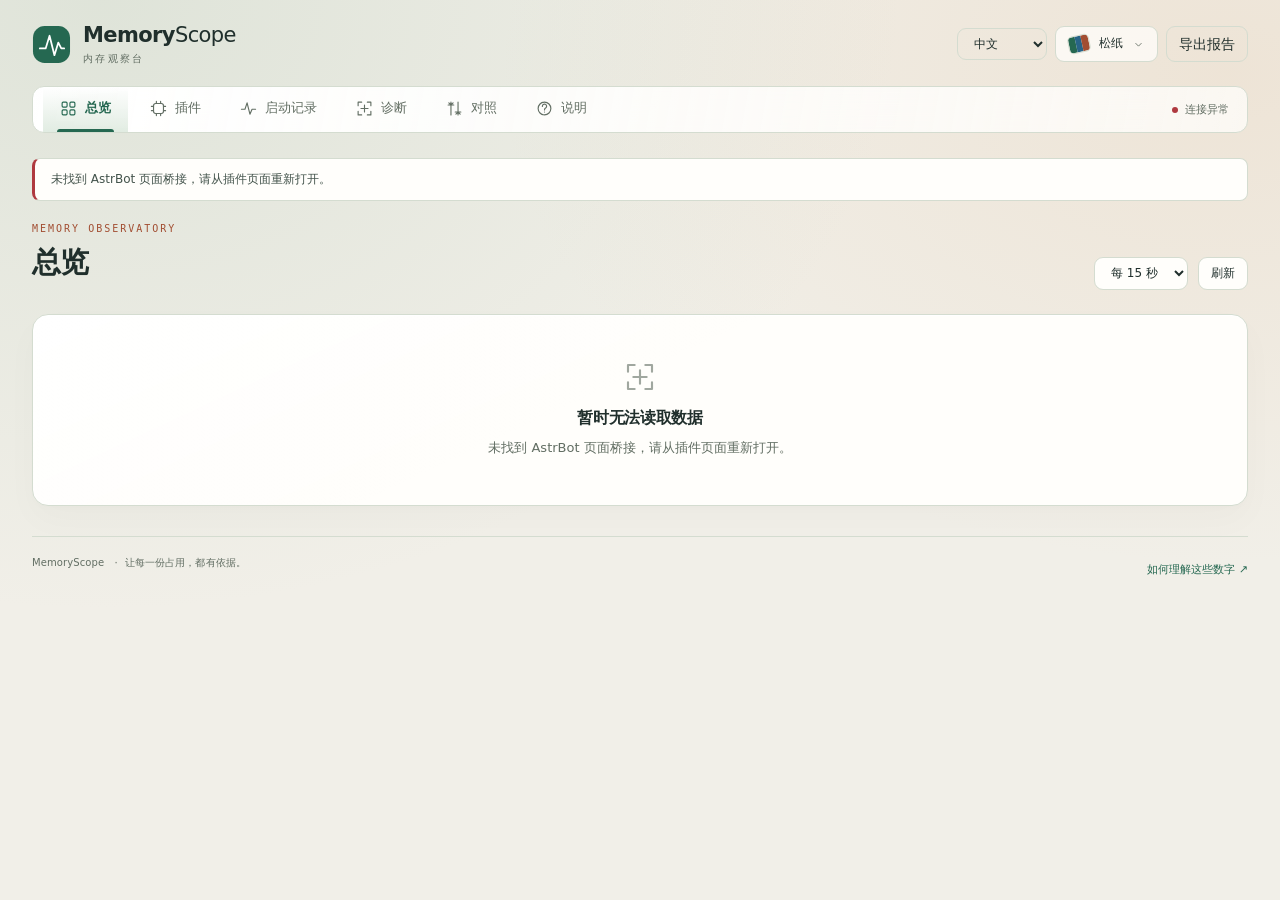
==== commit 62648a73: "Redesign WebUI palettes, glass layers and accessible theme picker" ====
--- a/pages/memory/index.html
+++ b/pages/memory/index.html
@@ -29,13 +29,165 @@
           <label class="sr-only" for="locale" data-t="language">语言</label
           ><select id="locale" class="compact">
             <option value="zh-CN">中文</option>
-            <option value="en-US">English</option></select
-          ><label class="sr-only" for="theme" data-t="theme">主题</label
-          ><select id="theme" class="compact">
-            <option value="paper" data-t="theme.paper">砂白</option>
-            <option value="midnight" data-t="theme.midnight">深海</option>
-            <option value="plum" data-t="theme.plum">暮紫</option></select
-          ><button id="export" class="quiet" data-t="export">导出报告</button>
+            <option value="en-US">English</option>
+          </select>
+          <div class="theme-picker" id="theme-picker">
+            <button
+              id="theme"
+              class="theme-trigger compact"
+              type="button"
+              aria-haspopup="menu"
+              aria-expanded="false"
+              aria-controls="theme-menu"
+            >
+              <span class="theme-swatch" aria-hidden="true"
+                ><i></i><i></i><i></i
+              ></span>
+              <span id="theme-name">松纸</span>
+              <svg
+                class="icon theme-chevron"
+                viewBox="0 0 24 24"
+                aria-hidden="true"
+              >
+                <path d="m7 10 5 5 5-5" />
+              </svg>
+            </button>
+            <div
+              id="theme-menu"
+              class="theme-menu"
+              role="menu"
+              aria-labelledby="theme-menu-title"
+              hidden
+            >
+              <div class="theme-menu-head">
+                <span id="theme-menu-title" data-t="theme.choose">选择外观</span
+                ><span class="theme-menu-kicker" aria-hidden="true"
+                  >COLOR STUDIO</span
+                >
+              </div>
+              <button
+                type="button"
+                class="theme-option"
+                role="menuitemradio"
+                aria-checked="false"
+                data-theme-choice="paper"
+                tabindex="-1"
+                aria-labelledby="theme-paper-name"
+                aria-describedby="theme-paper-desc"
+              >
+                <span
+                  class="theme-preview"
+                  data-palette="paper"
+                  aria-hidden="true"
+                  ><span class="preview-top"><i></i><b></b><b></b></span
+                  ><span class="preview-content"
+                    ><span class="preview-stats"><i></i><i></i><i></i></span
+                    ><svg viewBox="0 0 90 28">
+                      <path class="preview-grid" d="M0 7h90M0 20h90" />
+                      <path
+                        class="preview-line"
+                        d="m0 22 10-3 8 2 10-10 9 4 12-10 9 5 9-3 11 6 12-9"
+                      /></svg></span
+                ></span>
+                <span class="theme-option-copy"
+                  ><strong id="theme-paper-name" data-t="theme.paper"></strong
+                  ><small
+                    id="theme-paper-desc"
+                    data-t="theme.paper.desc"
+                  ></small
+                ></span>
+                <svg
+                  class="icon theme-check"
+                  viewBox="0 0 24 24"
+                  aria-hidden="true"
+                >
+                  <path d="m5 12 4 4L19 6" />
+                </svg>
+              </button>
+              <button
+                type="button"
+                class="theme-option"
+                role="menuitemradio"
+                aria-checked="false"
+                data-theme-choice="midnight"
+                tabindex="-1"
+                aria-labelledby="theme-midnight-name"
+                aria-describedby="theme-midnight-desc"
+              >
+                <span
+                  class="theme-preview"
+                  data-palette="midnight"
+                  aria-hidden="true"
+                  ><span class="preview-top"><i></i><b></b><b></b></span
+                  ><span class="preview-content"
+                    ><span class="preview-stats"><i></i><i></i><i></i></span
+                    ><svg viewBox="0 0 90 28">
+                      <path class="preview-grid" d="M0 7h90M0 20h90" />
+                      <path
+                        class="preview-line"
+                        d="m0 22 10-3 8 2 10-10 9 4 12-10 9 5 9-3 11 6 12-9"
+                      /></svg></span
+                ></span>
+                <span class="theme-option-copy"
+                  ><strong
+                    id="theme-midnight-name"
+                    data-t="theme.midnight"
+                  ></strong
+                  ><small
+                    id="theme-midnight-desc"
+                    data-t="theme.midnight.desc"
+                  ></small
+                ></span>
+                <svg
+                  class="icon theme-check"
+                  viewBox="0 0 24 24"
+                  aria-hidden="true"
+                >
+                  <path d="m5 12 4 4L19 6" />
+                </svg>
+              </button>
+              <button
+                type="button"
+                class="theme-option"
+                role="menuitemradio"
+                aria-checked="false"
+                data-theme-choice="plum"
+                tabindex="-1"
+                aria-labelledby="theme-plum-name"
+                aria-describedby="theme-plum-desc"
+              >
+                <span
+                  class="theme-preview"
+                  data-palette="plum"
+                  aria-hidden="true"
+                  ><span class="preview-top"><i></i><b></b><b></b></span
+                  ><span class="preview-content"
+                    ><span class="preview-stats"><i></i><i></i><i></i></span
+                    ><svg viewBox="0 0 90 28">
+                      <path class="preview-grid" d="M0 7h90M0 20h90" />
+                      <path
+                        class="preview-line"
+                        d="m0 22 10-3 8 2 10-10 9 4 12-10 9 5 9-3 11 6 12-9"
+                      /></svg></span
+                ></span>
+                <span class="theme-option-copy"
+                  ><strong id="theme-plum-name" data-t="theme.plum"></strong
+                  ><small id="theme-plum-desc" data-t="theme.plum.desc"></small
+                ></span>
+                <svg
+                  class="icon theme-check"
+                  viewBox="0 0 24 24"
+                  aria-hidden="true"
+                >
+                  <path d="m5 12 4 4L19 6" />
+                </svg>
+              </button>
+              <p class="theme-menu-foot" data-t="theme.hint">
+                选择即应用，自动记住你的偏好。
+              </p>
+            </div>
+          </div>
+          <button id="export" class="quiet" data-t="export">导出报告</button>
         </div>
       </header>
       <div class="navrow">
--- a/pages/memory/style.css
+++ b/pages/memory/style.css
@@ -1,65 +1,122 @@
-/* Original MemoryScope design: mineral accents and a data-first workspace. */
-:root {
+/* Original MemoryScope palettes. Preview tiles reuse the actual theme tokens. */
+:root,
+[data-palette="paper"] {
   color-scheme: light;
-  --bg: #f4f3ee;
-  --surface: #fdfdfb;
-  --soft: #eeeee8;
-  --hover: #e6ebe6;
-  --ink: #233937;
-  --muted: #657874;
-  --line: #dce2db;
-  --accent: #1e766b;
-  --accent-soft: #e4f0ea;
-  --secondary: #c48756;
-  --warn: #a45b27;
-  --bad: #b94b48;
-  --shadow: 0 16px 50px #2037310a;
-  --chart-fill: #1e766b12;
-  --radius: 18px;
-  --sans: Inter, "Segoe UI", "Microsoft YaHei", system-ui, sans-serif;
+  --bg: #f1efe8;
+  --surface: #fffefb;
+  --soft: #eceee7;
+  --hover: #e3e9e0;
+  --ink: #202f2c;
+  --body: #43534b;
+  --muted: #626e63;
+  --line: #d4dcd0;
+  --accent: #256851;
+  --accent-soft: #e1ece2;
+  --secondary: #a24e32;
+  --secondary-soft: #f4e5dc;
+  --violet: #6d5496;
+  --violet-soft: #eee7f5;
+  --data: #286487;
+  --data-soft: #e4eef3;
+  --good: #286b48;
+  --good-soft: #e0eee2;
+  --warn: #8d5a1b;
+  --warn-soft: #f6ead0;
+  --bad: #af393f;
+  --bad-soft: #f8e5e6;
+  --on-accent: #ffffff;
+  --panel: #fffefbed;
+  --glass: #fffefbbf;
+  --glow-a: #b7cbb850;
+  --glow-b: #e4c5a544;
+  --rim: #ffffff;
+  --shadow: 0 3px 6px #263b2803, 0 14px 35px #263b2806;
+  --float-shadow: 0 18px 65px #25332624, 0 3px 12px #2533260a;
+  --radius: 16px;
+  --sans:
+    Inter, "Segoe UI Variable Text", "Segoe UI", "PingFang SC",
+    "Microsoft YaHei", system-ui, sans-serif;
   --mono: "Cascadia Code", "SFMono-Regular", Consolas, monospace;
 }
-:root[data-scope-theme="midnight"] {
+:root[data-scope-theme="midnight"],
+[data-palette="midnight"] {
   color-scheme: dark;
-  --bg: #10191f;
-  --surface: #17242c;
-  --soft: #1c2c35;
-  --hover: #253943;
-  --ink: #e2ebea;
-  --muted: #99adb3;
-  --line: #2b3c45;
-  --accent: #83d2bf;
-  --accent-soft: #223c3c;
-  --secondary: #e8b884;
-  --warn: #efb07b;
-  --bad: #f69891;
-  --shadow: 0 16px 50px #02090e20;
-  --chart-fill: #83d2bf14;
-}
-:root[data-scope-theme="plum"] {
+  --bg: #0c141e;
+  --surface: #142232;
+  --soft: #1c2d40;
+  --hover: #243b50;
+  --ink: #edf4fc;
+  --body: #c2d1e1;
+  --muted: #9cacc0;
+  --line: #304357;
+  --accent: #7ed9cf;
+  --accent-soft: #1b3a3e;
+  --secondary: #efbd78;
+  --secondary-soft: #3d3327;
+  --violet: #b9adf6;
+  --violet-soft: #302e4b;
+  --data: #8cc8ff;
+  --data-soft: #21394f;
+  --good: #8addae;
+  --good-soft: #1b3b33;
+  --warn: #f4c77e;
+  --warn-soft: #3c3425;
+  --bad: #ff9d9e;
+  --bad-soft: #422c36;
+  --on-accent: #0c2828;
+  --panel: #18283af2;
+  --glass: #18283abf;
+  --glow-a: #287b9d2c;
+  --glow-b: #536cab1e;
+  --rim: #e0eeff12;
+  --shadow: 0 4px 8px #0000000a, 0 18px 40px #00000017;
+  --float-shadow: 0 22px 70px #0008, 0 2px 8px #0003;
+}
+:root[data-scope-theme="plum"],
+[data-palette="plum"] {
   color-scheme: dark;
-  --bg: #1c1924;
-  --surface: #282332;
-  --soft: #302a3c;
-  --hover: #3b3349;
-  --ink: #f0e8ef;
-  --muted: #b6a8bf;
-  --line: #41374d;
-  --accent: #d0b1e9;
-  --accent-soft: #3b304d;
-  --secondary: #eeb29f;
-  --warn: #efbd87;
-  --bad: #ffa1b7;
-  --shadow: 0 16px 50px #110b1d20;
-  --chart-fill: #d0b1e912;
+  --bg: #1a1620;
+  --surface: #28222e;
+  --soft: #352d3e;
+  --hover: #44384c;
+  --ink: #faf0e9;
+  --body: #d8cbd5;
+  --muted: #b6a9bd;
+  --line: #4a3c50;
+  --accent: #f0c296;
+  --accent-soft: #44322f;
+  --secondary: #efa7b5;
+  --secondary-soft: #452e3b;
+  --violet: #c5b2f5;
+  --violet-soft: #3a2e50;
+  --data: #c5b2f5;
+  --data-soft: #3a2e50;
+  --good: #a5d6b4;
+  --good-soft: #2c3e35;
+  --warn: #f3cf8f;
+  --warn-soft: #42392c;
+  --bad: #ffa2ae;
+  --bad-soft: #482d3a;
+  --on-accent: #35251f;
+  --panel: #2e2634f2;
+  --glass: #302636bf;
+  --glow-a: #a9748940;
+  --glow-b: #7560ad2b;
+  --rim: #fff0dc16;
+  --shadow: 0 4px 8px #0000000a, 0 18px 40px #00000017;
+  --float-shadow: 0 22px 70px #09050d90, 0 2px 8px #0003;
 }
 * {
   box-sizing: border-box;
 }
 body {
   margin: 0;
-  background: var(--bg);
-  color: var(--ink);
+  background:
+    radial-gradient(ellipse at 8% 0%, var(--glow-a), transparent 48%),
+    radial-gradient(ellipse at 96% 8%, var(--glow-b), transparent 42%),
+    var(--bg);
+  background-attachment: fixed;
+  color: var(--body);
   font: 14px/1.6 var(--sans);
 }
 [hidden] {
@@ -69,7 +126,7 @@
 input,
 select {
   font: inherit;
-  color: inherit;
+  color: var(--ink);
 }
 button,
 select,
@@ -84,6 +141,16 @@
 select {
   cursor: pointer;
 }
+select option,
+select optgroup {
+  background: var(--surface);
+  color: var(--ink);
+}
+button {
+  transition:
+    border-color 140ms ease,
+    box-shadow 140ms ease;
+}
 button:hover {
   background: var(--hover);
   border-color: var(--muted);
@@ -103,7 +170,7 @@
 button.primary {
   background: var(--accent);
   border-color: var(--accent);
-  color: var(--bg);
+  color: var(--on-accent);
   font-weight: 650;
 }
 button.quiet {
@@ -125,8 +192,13 @@
 p {
   margin: 0;
 }
+h1,
+h2,
+h3 {
+  color: var(--ink);
+}
 h1 {
-  font-size: 27px;
+  font-size: 29px;
   font-weight: 650;
   letter-spacing: -0.8px;
   line-height: 1.3;
@@ -208,7 +280,7 @@
   fill: var(--accent);
 }
 .brand-mark path {
-  stroke: var(--bg);
+  stroke: var(--on-accent);
   stroke-width: 1.8;
   stroke-linecap: round;
   stroke-linejoin: round;
@@ -237,8 +309,12 @@
   align-items: center;
   justify-content: space-between;
   gap: 12px;
-  border-bottom: 1px solid var(--line);
-  margin-bottom: 24px;
+  border: 1px solid var(--line);
+  border-radius: 12px;
+  padding: 0 10px;
+  margin-bottom: 25px;
+  background: linear-gradient(100deg, var(--rim), transparent), var(--glass);
+  backdrop-filter: blur(16px);
 }
 nav {
   display: flex;
@@ -255,7 +331,7 @@
   border: none;
   border-radius: 0;
   white-space: nowrap;
-  padding: 12px 17px 15px;
+  padding: 11px 17px 13px;
   color: var(--muted);
   font-size: 13px;
 }
@@ -265,6 +341,7 @@
 }
 nav button[aria-current="page"] {
   color: var(--accent);
+  background: linear-gradient(0deg, var(--accent-soft), transparent);
   font-weight: 650;
 }
 nav button[aria-current="page"]:after {
@@ -294,14 +371,14 @@
   font-size: 11px;
   white-space: nowrap;
   color: var(--muted);
-  padding-bottom: 6px;
+  padding: 0 8px;
 }
 .connection i,
 .dot {
   width: 6px;
   height: 6px;
   border-radius: 50%;
-  background: var(--accent);
+  background: var(--good);
   display: inline-block;
 }
 .connection.error i {
@@ -318,13 +395,13 @@
   margin: 0 0 24px;
 }
 .page-heading .muted {
-  font-size: 12px;
+  font-size: 13px;
   margin-top: 8px;
 }
 .eyebrow {
   font: 10px/1.6 var(--mono);
   letter-spacing: 2px;
-  color: var(--accent);
+  color: var(--secondary);
   margin-bottom: 7px;
 }
 .refresh-controls {
@@ -340,10 +417,13 @@
   min-height: 33px;
 }
 .card {
-  background: var(--surface);
+  background:
+    linear-gradient(155deg, var(--rim), transparent 45%), var(--surface);
   border: 1px solid var(--line);
   border-radius: var(--radius);
-  box-shadow: var(--shadow);
+  box-shadow:
+    inset 0 1px 0 var(--rim),
+    var(--shadow);
   min-width: 0;
 }
 .card-head {
@@ -380,8 +460,9 @@
   opacity: 0.65;
 }
 .metric-value {
+  color: var(--data);
   font-family: var(--mono);
-  font-size: 29px;
+  font-size: 30px;
   letter-spacing: -1.6px;
   line-height: 1.5;
   margin-top: 7px;
@@ -478,16 +559,16 @@
 }
 .chart-line {
   fill: none;
-  stroke: var(--accent);
-  stroke-width: 2.3;
+  stroke: var(--data);
+  stroke-width: 2.5;
   stroke-linejoin: round;
   stroke-linecap: round;
 }
-.chart-area {
-  fill: var(--chart-fill);
+.chart-stop {
+  stop-color: var(--data);
 }
 .chart-marker {
-  fill: var(--accent);
+  fill: var(--data);
   stroke: var(--surface);
   stroke-width: 3;
 }
@@ -544,6 +625,7 @@
   color: var(--muted);
 }
 .chart-summary strong {
+  color: var(--ink);
   font: 14px var(--mono);
   display: block;
   margin-top: 3px;
@@ -623,11 +705,11 @@
 table {
   width: 100%;
   border-collapse: collapse;
-  font-size: 12px;
+  font-size: 13px;
   text-align: left;
 }
 th {
-  font-size: 10px;
+  font-size: 11px;
   letter-spacing: 0.3px;
   font-weight: 500;
   color: var(--muted);
@@ -684,9 +766,9 @@
   display: inline-flex;
   gap: 5px;
   align-items: center;
-  background: var(--accent-soft);
-  color: var(--accent);
-  font-size: 10px;
+  background: var(--good-soft);
+  color: var(--good);
+  font-size: 11px;
   padding: 3px 8px;
   border-radius: 5px;
   white-space: nowrap;
@@ -697,11 +779,11 @@
 }
 .tag.warn {
   color: var(--warn);
-  background: var(--soft);
+  background: var(--warn-soft);
 }
 .tag.bad {
   color: var(--bad);
-  background: var(--soft);
+  background: var(--bad-soft);
 }
 .bar-cell {
   min-width: 160px;
@@ -796,6 +878,13 @@
   margin-bottom: 18px;
 }
 .tool-card {
+  --tool: var(--accent);
+  --tool-soft: var(--accent-soft);
+  position: relative;
+  overflow: hidden;
+  background:
+    linear-gradient(125deg, var(--tool-soft), transparent 70%),
+    linear-gradient(160deg, var(--rim), transparent 45%), var(--surface);
   padding: 23px;
   display: flex;
   flex-direction: column;
@@ -807,16 +896,22 @@
   width: 36px;
   display: grid;
   place-items: center;
-  background: var(--accent-soft);
-  border-radius: 10px;
-  color: var(--accent);
+  background: var(--tool-soft);
+  border: 1px solid color-mix(in srgb, var(--tool) 30%, transparent);
+  box-shadow: inset 0 1px 0 var(--rim);
+  border-radius: 11px;
+  color: var(--tool);
 }
 .tool-card p {
-  font-size: 12px;
-  color: var(--muted);
+  font-size: 13px;
+  line-height: 1.8;
+  color: var(--body);
   flex: 1;
 }
 .tool-card button {
+  color: var(--tool);
+  border-color: color-mix(in srgb, var(--tool) 45%, var(--line));
+  background: var(--tool-soft);
   font-size: 12px;
 }
 .tool-status {
@@ -844,7 +939,7 @@
 }
 .guide-card p,
 .guide-card li {
-  color: var(--muted);
+  color: var(--body);
   font-size: 13px;
 }
 .guide-card .eyebrow {
@@ -971,7 +1066,9 @@
   max-width: 100%;
   height: 100%;
   overflow: auto;
-  background: var(--surface);
+  background:
+    linear-gradient(160deg, var(--glow-b), transparent 50%), var(--panel);
+  backdrop-filter: blur(18px);
   padding: 27px;
   border-left: 1px solid var(--line);
   box-shadow: -20px 0 70px #0002;
@@ -1091,10 +1188,329 @@
   gap: 9px;
 }
 .status-heading .dot {
-  box-shadow: 0 0 0 5px var(--accent-soft);
+  box-shadow: 0 0 0 5px var(--good-soft);
 }
 .status-heading .dot.bad {
   background: var(--bad);
+}
+/* Data colour is reserved for readings; state and actions have separate roles. */
+.metric {
+  --signal: var(--data);
+  --signal-soft: var(--data-soft);
+  background: linear-gradient(125deg, var(--surface) 32%, var(--signal-soft));
+}
+.metric::before {
+  content: "";
+  position: absolute;
+  top: 17px;
+  bottom: 17px;
+  left: 0;
+  width: 3px;
+  border-radius: 0 3px 3px 0;
+  background: var(--signal);
+}
+.metric[data-signal="activity"] {
+  --signal: var(--accent);
+  --signal-soft: var(--accent-soft);
+}
+.metric[data-signal="box"],
+.metric[data-signal="clock"] {
+  --signal: var(--secondary);
+  --signal-soft: var(--secondary-soft);
+}
+.metric[data-signal="plugins"] {
+  --signal: var(--violet);
+  --signal-soft: var(--violet-soft);
+}
+.metric-value {
+  color: var(--signal);
+}
+.metric-label {
+  color: var(--body);
+  font-weight: 600;
+}
+.metric-label .icon {
+  opacity: 1;
+  color: var(--signal);
+}
+.insight-card {
+  background:
+    linear-gradient(145deg, var(--accent-soft), transparent 55%), var(--surface);
+}
+.stat-row strong {
+  color: var(--ink);
+}
+.insight-head .eyebrow {
+  color: var(--accent);
+}
+.insight-breakdown .meter span {
+  background: var(--secondary);
+}
+.bar-cell .num,
+td.right .num {
+  color: var(--data);
+}
+.mini-track span {
+  background: linear-gradient(90deg, var(--data), var(--violet));
+}
+.chart-summary > div:last-child strong {
+  color: var(--secondary);
+}
+.tool-card[data-tool="census"] {
+  --tool: var(--secondary);
+  --tool-soft: var(--secondary-soft);
+}
+.tool-card[data-tool="deep"] {
+  --tool: var(--violet);
+  --tool-soft: var(--violet-soft);
+}
+.tool-card::after {
+  content: "";
+  position: absolute;
+  right: 22px;
+  top: 24px;
+  width: 36px;
+  height: 3px;
+  border-radius: 3px;
+  background: linear-gradient(90deg, var(--tool), transparent);
+}
+.tool-card button:hover {
+  background: var(--hover);
+  border-color: var(--tool);
+}
+.guide-card:nth-child(2) .eyebrow {
+  color: var(--data);
+}
+.guide-card:nth-child(3) .eyebrow {
+  color: var(--violet);
+}
+.theme-picker {
+  position: relative;
+  z-index: 10;
+}
+.theme-trigger {
+  display: flex;
+  align-items: center;
+  gap: 9px;
+  min-height: 36px;
+  background: var(--glass);
+}
+.theme-trigger[aria-expanded="true"] {
+  border-color: var(--accent);
+  background: var(--accent-soft);
+}
+.theme-swatch {
+  display: flex;
+  width: 22px;
+  height: 18px;
+  border-radius: 5px;
+  overflow: hidden;
+  transform: rotate(-12deg);
+  border: 1px solid var(--line);
+}
+.theme-swatch i {
+  flex: 1;
+  background: var(--accent);
+}
+.theme-swatch i:nth-child(2) {
+  background: var(--data);
+}
+.theme-swatch i:nth-child(3) {
+  background: var(--secondary);
+}
+.theme-chevron {
+  width: 13px;
+  height: 13px;
+  color: var(--muted);
+}
+.theme-trigger[aria-expanded="true"] .theme-chevron {
+  transform: rotate(180deg);
+}
+.theme-menu {
+  position: absolute;
+  top: calc(100% + 12px);
+  right: 0;
+  width: 360px;
+  max-width: calc(100vw - 28px);
+  max-height: calc(100dvh - 100px);
+  overflow: auto;
+  border: 1px solid var(--line);
+  border-radius: 18px;
+  padding: 10px;
+  background:
+    linear-gradient(135deg, var(--rim), transparent 65%), var(--panel);
+  backdrop-filter: blur(22px);
+  box-shadow:
+    inset 0 1px 0 var(--rim),
+    var(--float-shadow);
+}
+.theme-menu-head {
+  display: flex;
+  align-items: center;
+  justify-content: space-between;
+  gap: 12px;
+  padding: 8px 8px 14px;
+  color: var(--ink);
+  font-size: 13px;
+  font-weight: 650;
+}
+.theme-menu-kicker {
+  color: var(--secondary);
+  font: 9px var(--mono);
+  letter-spacing: 1.4px;
+}
+.theme-option {
+  display: flex;
+  align-items: center;
+  gap: 13px;
+  width: 100%;
+  text-align: left;
+  padding: 10px;
+  border: 1px solid transparent;
+  border-radius: 11px;
+  background: transparent;
+}
+.theme-option + .theme-option {
+  margin-top: 3px;
+}
+.theme-option:hover {
+  background: var(--soft);
+  border-color: var(--line);
+}
+.theme-option[aria-checked="true"] {
+  background: var(--accent-soft);
+  border-color: color-mix(in srgb, var(--accent) 50%, var(--line));
+}
+.theme-option-copy {
+  flex: 1;
+  min-width: 0;
+}
+.theme-option-copy strong {
+  display: block;
+  font-size: 13px;
+  font-weight: 650;
+  color: var(--ink);
+}
+.theme-option-copy small {
+  display: block;
+  font-size: 11px;
+  line-height: 1.6;
+  margin-top: 3px;
+  color: var(--body);
+}
+.theme-check {
+  color: var(--accent);
+  width: 16px;
+  flex-shrink: 0;
+  visibility: hidden;
+}
+.theme-option[aria-checked="true"] .theme-check {
+  visibility: visible;
+}
+.theme-menu-foot {
+  color: var(--muted);
+  font-size: 11px;
+  padding: 12px 8px 3px;
+}
+.theme-preview {
+  width: 85px;
+  height: 61px;
+  flex-shrink: 0;
+  border: 1px solid var(--line);
+  border-radius: 7px;
+  background: linear-gradient(140deg, var(--glow-a), transparent), var(--bg);
+  box-shadow: 0 2px 5px #0001;
+  overflow: hidden;
+}
+.preview-top {
+  display: flex;
+  align-items: center;
+  gap: 4px;
+  padding: 5px 7px;
+  height: 15px;
+  background: var(--surface);
+  border-bottom: 1px solid var(--line);
+}
+.preview-top i {
+  background: var(--accent);
+  width: 5px;
+  height: 5px;
+  border-radius: 2px;
+}
+.preview-top b {
+  background: var(--line);
+  width: 11px;
+  height: 2px;
+}
+.preview-top b:last-child {
+  margin-left: auto;
+  width: 7px;
+  background: var(--secondary);
+}
+.preview-content {
+  display: block;
+  margin: 5px 7px;
+}
+.preview-stats {
+  display: flex;
+  gap: 4px;
+}
+.preview-stats i {
+  width: 100%;
+  height: 7px;
+  background: var(--data-soft);
+  border-left: 2px solid var(--data);
+  border-radius: 2px;
+}
+.preview-stats i:nth-child(2) {
+  background: var(--accent-soft);
+  border-color: var(--accent);
+}
+.preview-stats i:nth-child(3) {
+  background: var(--secondary-soft);
+  border-color: var(--secondary);
+}
+.preview-content svg {
+  display: block;
+  width: 100%;
+  height: 22px;
+  margin-top: 3px;
+}
+.preview-grid {
+  stroke: var(--line);
+  stroke-width: 0.7;
+}
+.preview-line {
+  stroke: var(--data);
+  stroke-width: 2;
+  fill: none;
+}
+@media (max-width: 800px) {
+  .tool-card::after {
+    display: none;
+  }
+}
+@media (max-width: 560px) {
+  .theme-trigger {
+    gap: 5px;
+    padding: 5px 7px;
+    font-size: 11px;
+  }
+  .theme-swatch {
+    width: 17px;
+    height: 16px;
+  }
+  .theme-chevron {
+    width: 10px;
+  }
+  .theme-menu {
+    position: fixed;
+    top: 72px;
+    right: 14px;
+  }
+  .navrow {
+    padding: 0 4px;
+  }
 }
 @media (min-width: 1450px) {
   .trend svg {
